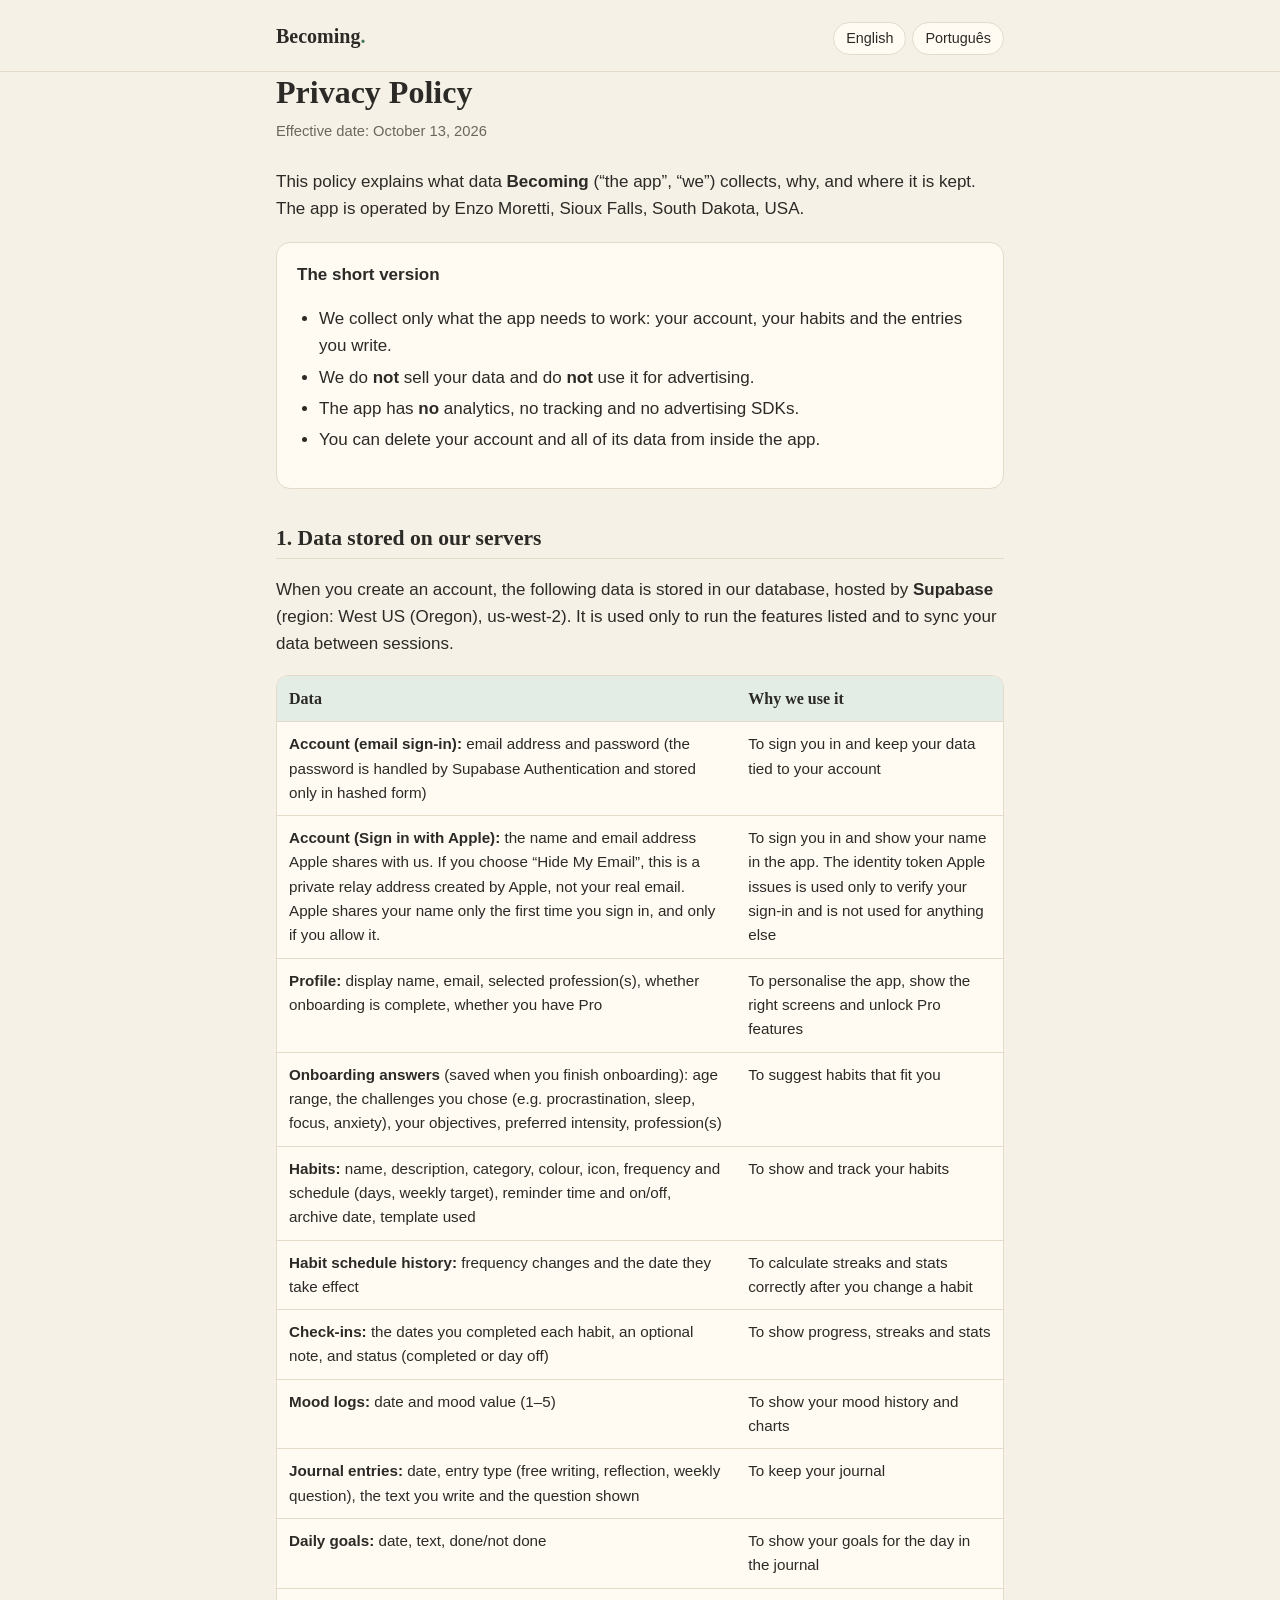
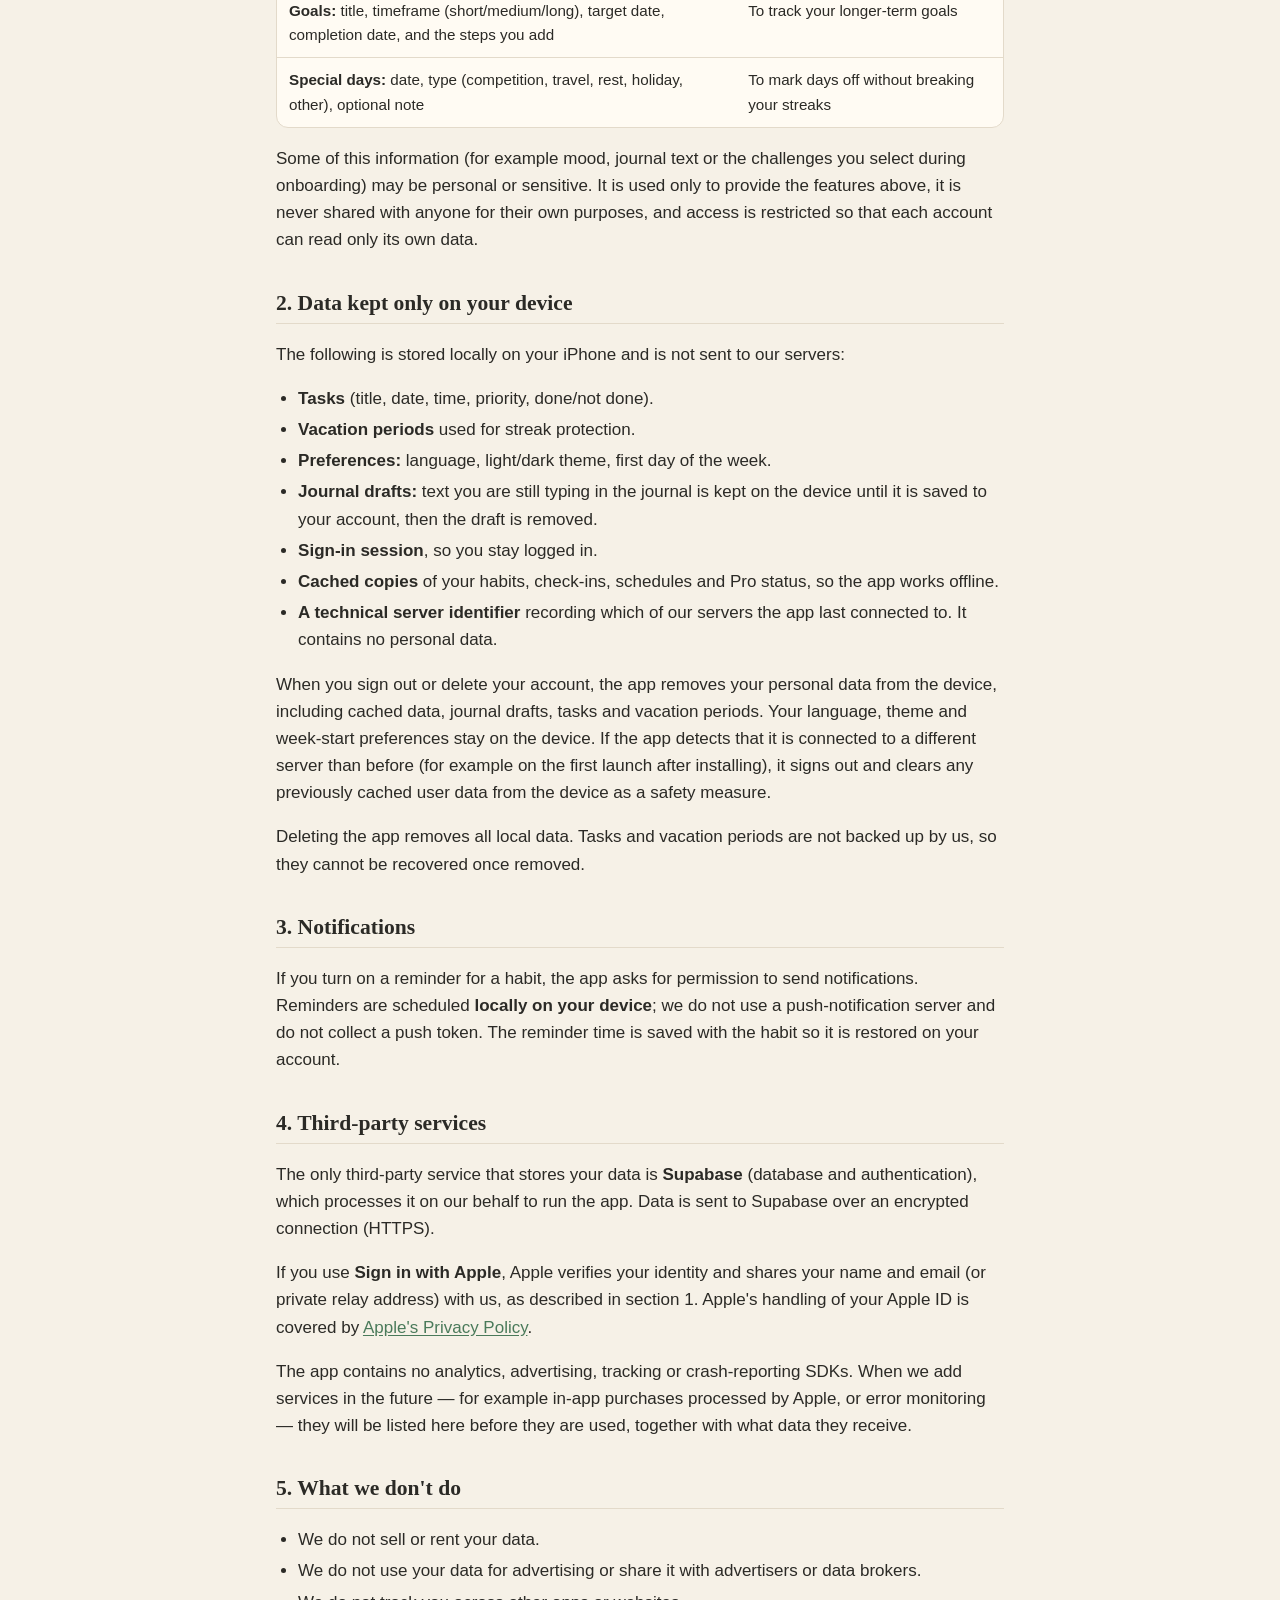
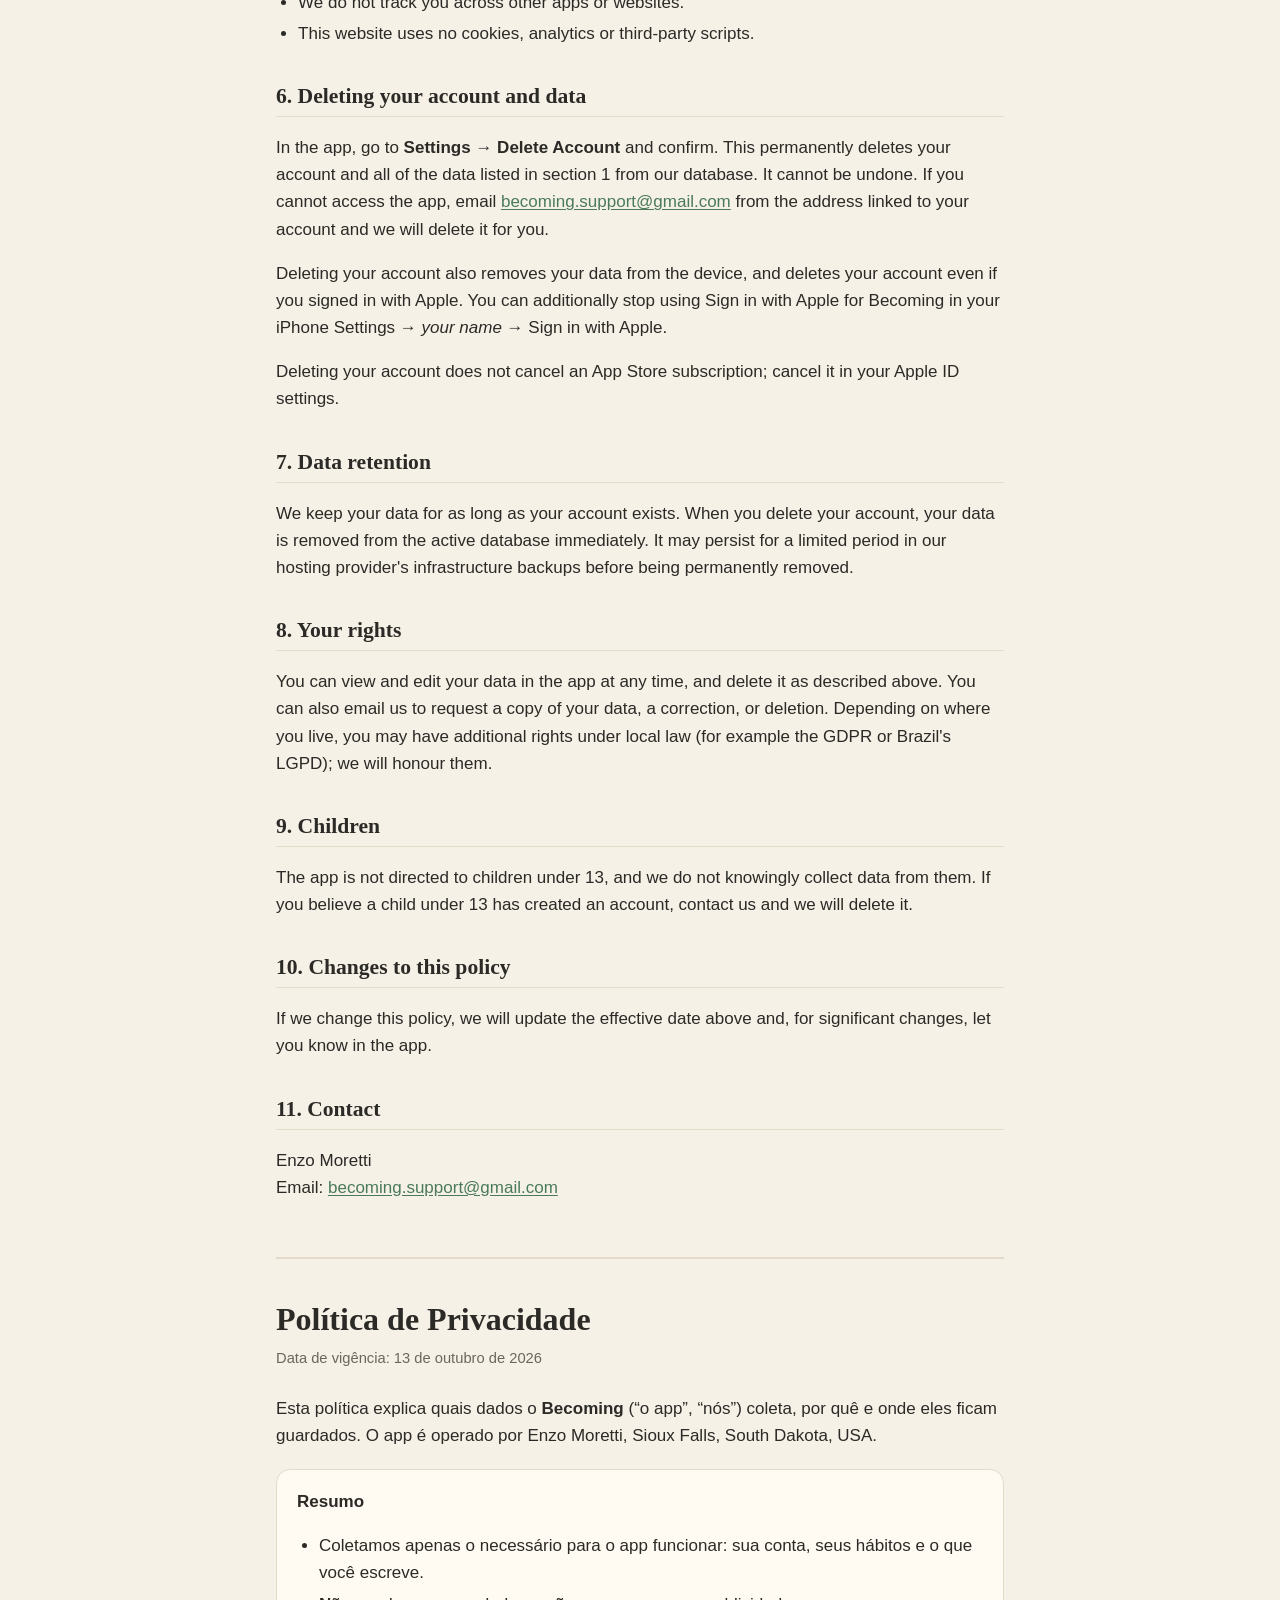
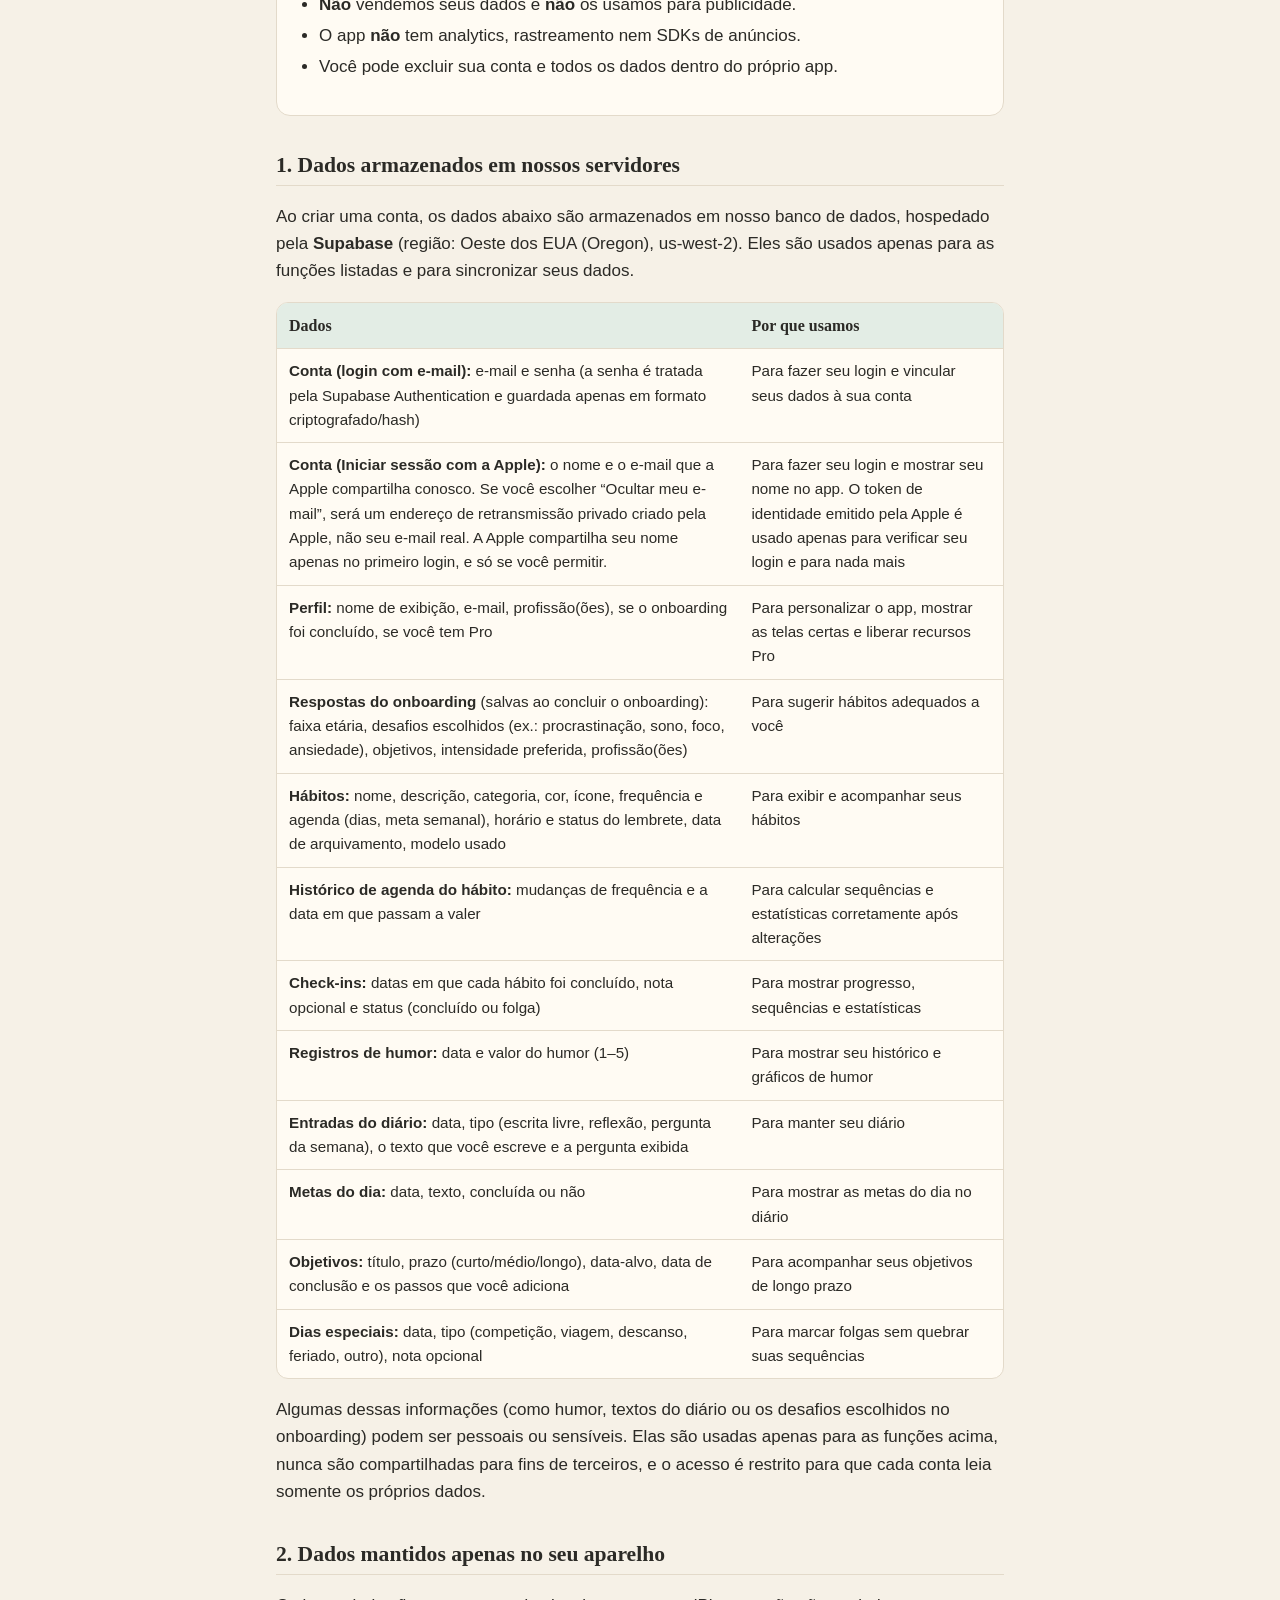
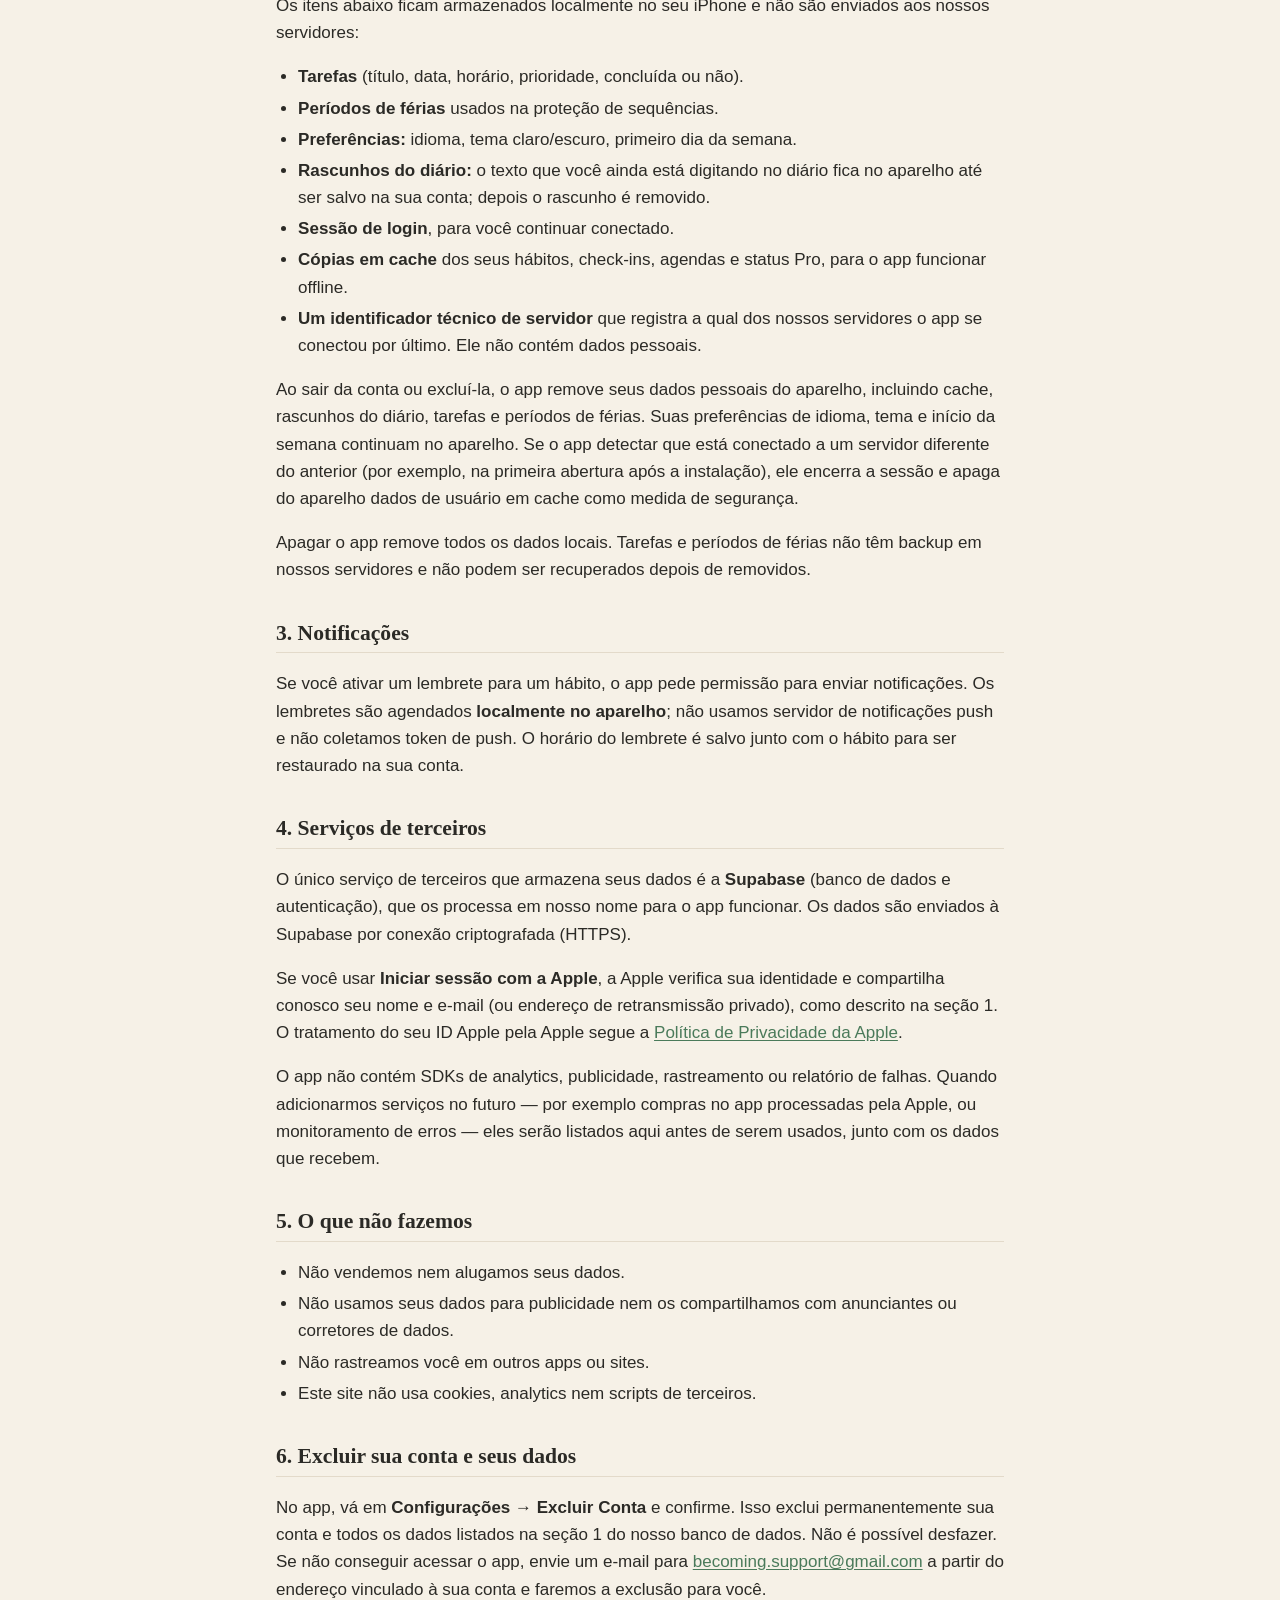
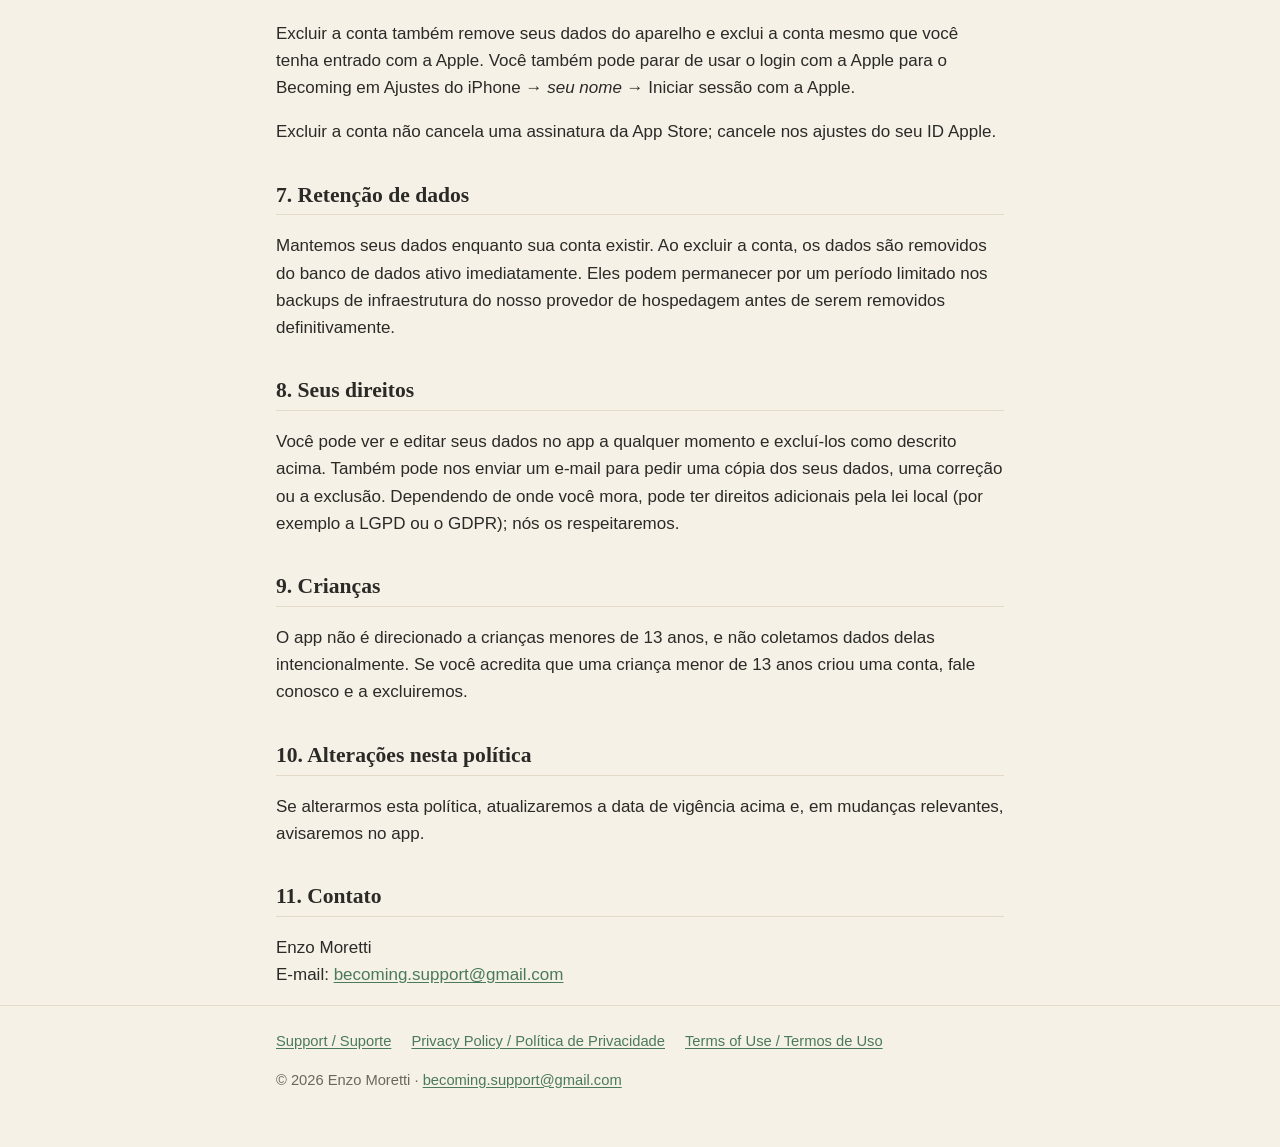
==== privacy.html @ 32d92de9 "Initial support, privacy and terms pages for Becoming Co-Authored-By: Claude Opus 5.5 <noreply@anthr" ====
<!doctype html>
<html lang="en">
<head>
  <meta charset="utf-8">
  <meta name="viewport" content="width=device-width, initial-scale=1">
  <title>Privacy Policy — Becoming</title>
  <meta name="description" content="Privacy Policy for Becoming.">
  <link rel="stylesheet" href="style.css">
</head>
<body>
  <header class="site-header">
    <div class="wrap">
      <a class="brand" href="index.html">Becoming<span>.</span></a>
      <nav class="lang-switch" aria-label="Language">
        <a href="#en" hreflang="en">English</a>
        <a href="#pt" hreflang="pt-BR">Português</a>
      </nav>
    </div>
  </header>

  <main class="wrap">
    <!-- ───────────── ENGLISH ───────────── -->
    <section class="lang" id="en" lang="en">
      <h1>Privacy Policy</h1>
      <p class="meta">Effective date: October 13, 2026</p>

      <p>This policy explains what data <strong>Becoming</strong> (“the app”, “we”) collects, why, and where it is kept. The app is operated by Enzo Moretti, Sioux Falls, South Dakota, USA.</p>

      <div class="card">
        <p><strong>The short version</strong></p>
        <ul>
          <li>We collect only what the app needs to work: your account, your habits and the entries you write.</li>
          <li>We do <strong>not</strong> sell your data and do <strong>not</strong> use it for advertising.</li>
          <li>The app has <strong>no</strong> analytics, no tracking and no advertising SDKs.</li>
          <li>You can delete your account and all of its data from inside the app.</li>
        </ul>
      </div>

      <h2>1. Data stored on our servers</h2>
      <p>When you create an account, the following data is stored in our database, hosted by <strong>Supabase</strong> (region: West US (Oregon), us-west-2). It is used only to run the features listed and to sync your data between sessions.</p>
      <div class="table-scroll">
        <table class="data-table">
          <thead>
            <tr><th scope="col">Data</th><th scope="col">Why we use it</th></tr>
          </thead>
          <tbody>
            <tr><td><strong>Account (email sign-in):</strong> email address and password (the password is handled by Supabase Authentication and stored only in hashed form)</td><td>To sign you in and keep your data tied to your account</td></tr>
            <tr><td><strong>Account (Sign in with Apple):</strong> the name and email address Apple shares with us. If you choose “Hide My Email”, this is a private relay address created by Apple, not your real email. Apple shares your name only the first time you sign in, and only if you allow it.</td><td>To sign you in and show your name in the app. The identity token Apple issues is used only to verify your sign-in and is not used for anything else</td></tr>
            <tr><td><strong>Profile:</strong> display name, email, selected profession(s), whether onboarding is complete, whether you have Pro</td><td>To personalise the app, show the right screens and unlock Pro features</td></tr>
            <tr><td><strong>Onboarding answers</strong> (saved when you finish onboarding): age range, the challenges you chose (e.g. procrastination, sleep, focus, anxiety), your objectives, preferred intensity, profession(s)</td><td>To suggest habits that fit you</td></tr>
            <tr><td><strong>Habits:</strong> name, description, category, colour, icon, frequency and schedule (days, weekly target), reminder time and on/off, archive date, template used</td><td>To show and track your habits</td></tr>
            <tr><td><strong>Habit schedule history:</strong> frequency changes and the date they take effect</td><td>To calculate streaks and stats correctly after you change a habit</td></tr>
            <tr><td><strong>Check-ins:</strong> the dates you completed each habit, an optional note, and status (completed or day off)</td><td>To show progress, streaks and stats</td></tr>
            <tr><td><strong>Mood logs:</strong> date and mood value (1–5)</td><td>To show your mood history and charts</td></tr>
            <tr><td><strong>Journal entries:</strong> date, entry type (free writing, reflection, weekly question), the text you write and the question shown</td><td>To keep your journal</td></tr>
            <tr><td><strong>Daily goals:</strong> date, text, done/not done</td><td>To show your goals for the day in the journal</td></tr>
            <tr><td><strong>Goals:</strong> title, timeframe (short/medium/long), target date, completion date, and the steps you add</td><td>To track your longer-term goals</td></tr>
            <tr><td><strong>Special days:</strong> date, type (competition, travel, rest, holiday, other), optional note</td><td>To mark days off without breaking your streaks</td></tr>
          </tbody>
        </table>
      </div>
      <p>Some of this information (for example mood, journal text or the challenges you select during onboarding) may be personal or sensitive. It is used only to provide the features above, it is never shared with anyone for their own purposes, and access is restricted so that each account can read only its own data.</p>

      <h2>2. Data kept only on your device</h2>
      <p>The following is stored locally on your iPhone and is not sent to our servers:</p>
      <ul>
        <li><strong>Tasks</strong> (title, date, time, priority, done/not done).</li>
        <li><strong>Vacation periods</strong> used for streak protection.</li>
        <li><strong>Preferences:</strong> language, light/dark theme, first day of the week.</li>
        <li><strong>Journal drafts:</strong> text you are still typing in the journal is kept on the device until it is saved to your account, then the draft is removed.</li>
        <li><strong>Sign-in session</strong>, so you stay logged in.</li>
        <li><strong>Cached copies</strong> of your habits, check-ins, schedules and Pro status, so the app works offline.</li>
        <li><strong>A technical server identifier</strong> recording which of our servers the app last connected to. It contains no personal data.</li>
      </ul>
      <p>When you sign out or delete your account, the app removes your personal data from the device, including cached data, journal drafts, tasks and vacation periods. Your language, theme and week-start preferences stay on the device. If the app detects that it is connected to a different server than before (for example on the first launch after installing), it signs out and clears any previously cached user data from the device as a safety measure.</p>
      <p>Deleting the app removes all local data. Tasks and vacation periods are not backed up by us, so they cannot be recovered once removed.</p>

      <h2>3. Notifications</h2>
      <p>If you turn on a reminder for a habit, the app asks for permission to send notifications. Reminders are scheduled <strong>locally on your device</strong>; we do not use a push-notification server and do not collect a push token. The reminder time is saved with the habit so it is restored on your account.</p>

      <h2>4. Third-party services</h2>
      <p>The only third-party service that stores your data is <strong>Supabase</strong> (database and authentication), which processes it on our behalf to run the app. Data is sent to Supabase over an encrypted connection (HTTPS).</p>
      <p>If you use <strong>Sign in with Apple</strong>, Apple verifies your identity and shares your name and email (or private relay address) with us, as described in section 1. Apple's handling of your Apple ID is covered by <a href="https://www.apple.com/legal/privacy/">Apple's Privacy Policy</a>.</p>
      <p>The app contains no analytics, advertising, tracking or crash-reporting SDKs. When we add services in the future — for example in-app purchases processed by Apple, or error monitoring — they will be listed here before they are used, together with what data they receive.</p>

      <h2>5. What we don't do</h2>
      <ul>
        <li>We do not sell or rent your data.</li>
        <li>We do not use your data for advertising or share it with advertisers or data brokers.</li>
        <li>We do not track you across other apps or websites.</li>
        <li>This website uses no cookies, analytics or third-party scripts.</li>
      </ul>

      <h2>6. Deleting your account and data</h2>
      <p>In the app, go to <strong>Settings → Delete Account</strong> and confirm. This permanently deletes your account and all of the data listed in section 1 from our database. It cannot be undone. If you cannot access the app, email <a href="mailto:becoming.support@gmail.com">becoming.support@gmail.com</a> from the address linked to your account and we will delete it for you.</p>
      <p>Deleting your account also removes your data from the device, and deletes your account even if you signed in with Apple. You can additionally stop using Sign in with Apple for Becoming in your iPhone Settings → <em>your name</em> → Sign in with Apple.</p>
      <p>Deleting your account does not cancel an App Store subscription; cancel it in your Apple ID settings.</p>

      <h2>7. Data retention</h2>
      <p>We keep your data for as long as your account exists. When you delete your account, your data is removed from the active database immediately. It may persist for a limited period in our hosting provider's infrastructure backups before being permanently removed.</p>

      <h2>8. Your rights</h2>
      <p>You can view and edit your data in the app at any time, and delete it as described above. You can also email us to request a copy of your data, a correction, or deletion. Depending on where you live, you may have additional rights under local law (for example the GDPR or Brazil's LGPD); we will honour them.</p>

      <h2>9. Children</h2>
      <p>The app is not directed to children under 13, and we do not knowingly collect data from them. If you believe a child under 13 has created an account, contact us and we will delete it.</p>

      <h2>10. Changes to this policy</h2>
      <p>If we change this policy, we will update the effective date above and, for significant changes, let you know in the app.</p>

      <h2>11. Contact</h2>
      <p>Enzo Moretti<br>
      Email: <a href="mailto:becoming.support@gmail.com">becoming.support@gmail.com</a></p>
    </section>

    <!-- ───────────── PORTUGUÊS ───────────── -->
    <section class="lang" id="pt" lang="pt-BR">
      <h1>Política de Privacidade</h1>
      <p class="meta">Data de vigência: 13 de outubro de 2026</p>

      <p>Esta política explica quais dados o <strong>Becoming</strong> (“o app”, “nós”) coleta, por quê e onde eles ficam guardados. O app é operado por Enzo Moretti, Sioux Falls, South Dakota, USA.</p>

      <div class="card">
        <p><strong>Resumo</strong></p>
        <ul>
          <li>Coletamos apenas o necessário para o app funcionar: sua conta, seus hábitos e o que você escreve.</li>
          <li><strong>Não</strong> vendemos seus dados e <strong>não</strong> os usamos para publicidade.</li>
          <li>O app <strong>não</strong> tem analytics, rastreamento nem SDKs de anúncios.</li>
          <li>Você pode excluir sua conta e todos os dados dentro do próprio app.</li>
        </ul>
      </div>

      <h2>1. Dados armazenados em nossos servidores</h2>
      <p>Ao criar uma conta, os dados abaixo são armazenados em nosso banco de dados, hospedado pela <strong>Supabase</strong> (região: Oeste dos EUA (Oregon), us-west-2). Eles são usados apenas para as funções listadas e para sincronizar seus dados.</p>
      <div class="table-scroll">
        <table class="data-table">
          <thead>
            <tr><th scope="col">Dados</th><th scope="col">Por que usamos</th></tr>
          </thead>
          <tbody>
            <tr><td><strong>Conta (login com e-mail):</strong> e-mail e senha (a senha é tratada pela Supabase Authentication e guardada apenas em formato criptografado/hash)</td><td>Para fazer seu login e vincular seus dados à sua conta</td></tr>
            <tr><td><strong>Conta (Iniciar sessão com a Apple):</strong> o nome e o e-mail que a Apple compartilha conosco. Se você escolher “Ocultar meu e-mail”, será um endereço de retransmissão privado criado pela Apple, não seu e-mail real. A Apple compartilha seu nome apenas no primeiro login, e só se você permitir.</td><td>Para fazer seu login e mostrar seu nome no app. O token de identidade emitido pela Apple é usado apenas para verificar seu login e para nada mais</td></tr>
            <tr><td><strong>Perfil:</strong> nome de exibição, e-mail, profissão(ões), se o onboarding foi concluído, se você tem Pro</td><td>Para personalizar o app, mostrar as telas certas e liberar recursos Pro</td></tr>
            <tr><td><strong>Respostas do onboarding</strong> (salvas ao concluir o onboarding): faixa etária, desafios escolhidos (ex.: procrastinação, sono, foco, ansiedade), objetivos, intensidade preferida, profissão(ões)</td><td>Para sugerir hábitos adequados a você</td></tr>
            <tr><td><strong>Hábitos:</strong> nome, descrição, categoria, cor, ícone, frequência e agenda (dias, meta semanal), horário e status do lembrete, data de arquivamento, modelo usado</td><td>Para exibir e acompanhar seus hábitos</td></tr>
            <tr><td><strong>Histórico de agenda do hábito:</strong> mudanças de frequência e a data em que passam a valer</td><td>Para calcular sequências e estatísticas corretamente após alterações</td></tr>
            <tr><td><strong>Check-ins:</strong> datas em que cada hábito foi concluído, nota opcional e status (concluído ou folga)</td><td>Para mostrar progresso, sequências e estatísticas</td></tr>
            <tr><td><strong>Registros de humor:</strong> data e valor do humor (1–5)</td><td>Para mostrar seu histórico e gráficos de humor</td></tr>
            <tr><td><strong>Entradas do diário:</strong> data, tipo (escrita livre, reflexão, pergunta da semana), o texto que você escreve e a pergunta exibida</td><td>Para manter seu diário</td></tr>
            <tr><td><strong>Metas do dia:</strong> data, texto, concluída ou não</td><td>Para mostrar as metas do dia no diário</td></tr>
            <tr><td><strong>Objetivos:</strong> título, prazo (curto/médio/longo), data-alvo, data de conclusão e os passos que você adiciona</td><td>Para acompanhar seus objetivos de longo prazo</td></tr>
            <tr><td><strong>Dias especiais:</strong> data, tipo (competição, viagem, descanso, feriado, outro), nota opcional</td><td>Para marcar folgas sem quebrar suas sequências</td></tr>
          </tbody>
        </table>
      </div>
      <p>Algumas dessas informações (como humor, textos do diário ou os desafios escolhidos no onboarding) podem ser pessoais ou sensíveis. Elas são usadas apenas para as funções acima, nunca são compartilhadas para fins de terceiros, e o acesso é restrito para que cada conta leia somente os próprios dados.</p>

      <h2>2. Dados mantidos apenas no seu aparelho</h2>
      <p>Os itens abaixo ficam armazenados localmente no seu iPhone e não são enviados aos nossos servidores:</p>
      <ul>
        <li><strong>Tarefas</strong> (título, data, horário, prioridade, concluída ou não).</li>
        <li><strong>Períodos de férias</strong> usados na proteção de sequências.</li>
        <li><strong>Preferências:</strong> idioma, tema claro/escuro, primeiro dia da semana.</li>
        <li><strong>Rascunhos do diário:</strong> o texto que você ainda está digitando no diário fica no aparelho até ser salvo na sua conta; depois o rascunho é removido.</li>
        <li><strong>Sessão de login</strong>, para você continuar conectado.</li>
        <li><strong>Cópias em cache</strong> dos seus hábitos, check-ins, agendas e status Pro, para o app funcionar offline.</li>
        <li><strong>Um identificador técnico de servidor</strong> que registra a qual dos nossos servidores o app se conectou por último. Ele não contém dados pessoais.</li>
      </ul>
      <p>Ao sair da conta ou excluí-la, o app remove seus dados pessoais do aparelho, incluindo cache, rascunhos do diário, tarefas e períodos de férias. Suas preferências de idioma, tema e início da semana continuam no aparelho. Se o app detectar que está conectado a um servidor diferente do anterior (por exemplo, na primeira abertura após a instalação), ele encerra a sessão e apaga do aparelho dados de usuário em cache como medida de segurança.</p>
      <p>Apagar o app remove todos os dados locais. Tarefas e períodos de férias não têm backup em nossos servidores e não podem ser recuperados depois de removidos.</p>

      <h2>3. Notificações</h2>
      <p>Se você ativar um lembrete para um hábito, o app pede permissão para enviar notificações. Os lembretes são agendados <strong>localmente no aparelho</strong>; não usamos servidor de notificações push e não coletamos token de push. O horário do lembrete é salvo junto com o hábito para ser restaurado na sua conta.</p>

      <h2>4. Serviços de terceiros</h2>
      <p>O único serviço de terceiros que armazena seus dados é a <strong>Supabase</strong> (banco de dados e autenticação), que os processa em nosso nome para o app funcionar. Os dados são enviados à Supabase por conexão criptografada (HTTPS).</p>
      <p>Se você usar <strong>Iniciar sessão com a Apple</strong>, a Apple verifica sua identidade e compartilha conosco seu nome e e-mail (ou endereço de retransmissão privado), como descrito na seção 1. O tratamento do seu ID Apple pela Apple segue a <a href="https://www.apple.com/br/legal/privacy/">Política de Privacidade da Apple</a>.</p>
      <p>O app não contém SDKs de analytics, publicidade, rastreamento ou relatório de falhas. Quando adicionarmos serviços no futuro — por exemplo compras no app processadas pela Apple, ou monitoramento de erros — eles serão listados aqui antes de serem usados, junto com os dados que recebem.</p>

      <h2>5. O que não fazemos</h2>
      <ul>
        <li>Não vendemos nem alugamos seus dados.</li>
        <li>Não usamos seus dados para publicidade nem os compartilhamos com anunciantes ou corretores de dados.</li>
        <li>Não rastreamos você em outros apps ou sites.</li>
        <li>Este site não usa cookies, analytics nem scripts de terceiros.</li>
      </ul>

      <h2>6. Excluir sua conta e seus dados</h2>
      <p>No app, vá em <strong>Configurações → Excluir Conta</strong> e confirme. Isso exclui permanentemente sua conta e todos os dados listados na seção 1 do nosso banco de dados. Não é possível desfazer. Se não conseguir acessar o app, envie um e-mail para <a href="mailto:becoming.support@gmail.com">becoming.support@gmail.com</a> a partir do endereço vinculado à sua conta e faremos a exclusão para você.</p>
      <p>Excluir a conta também remove seus dados do aparelho e exclui a conta mesmo que você tenha entrado com a Apple. Você também pode parar de usar o login com a Apple para o Becoming em Ajustes do iPhone → <em>seu nome</em> → Iniciar sessão com a Apple.</p>
      <p>Excluir a conta não cancela uma assinatura da App Store; cancele nos ajustes do seu ID Apple.</p>

      <h2>7. Retenção de dados</h2>
      <p>Mantemos seus dados enquanto sua conta existir. Ao excluir a conta, os dados são removidos do banco de dados ativo imediatamente. Eles podem permanecer por um período limitado nos backups de infraestrutura do nosso provedor de hospedagem antes de serem removidos definitivamente.</p>

      <h2>8. Seus direitos</h2>
      <p>Você pode ver e editar seus dados no app a qualquer momento e excluí-los como descrito acima. Também pode nos enviar um e-mail para pedir uma cópia dos seus dados, uma correção ou a exclusão. Dependendo de onde você mora, pode ter direitos adicionais pela lei local (por exemplo a LGPD ou o GDPR); nós os respeitaremos.</p>

      <h2>9. Crianças</h2>
      <p>O app não é direcionado a crianças menores de 13 anos, e não coletamos dados delas intencionalmente. Se você acredita que uma criança menor de 13 anos criou uma conta, fale conosco e a excluiremos.</p>

      <h2>10. Alterações nesta política</h2>
      <p>Se alterarmos esta política, atualizaremos a data de vigência acima e, em mudanças relevantes, avisaremos no app.</p>

      <h2>11. Contato</h2>
      <p>Enzo Moretti<br>
      E-mail: <a href="mailto:becoming.support@gmail.com">becoming.support@gmail.com</a></p>
    </section>
  </main>

  <footer class="site-footer">
    <div class="wrap">
      <nav aria-label="Site">
        <a href="index.html">Support / Suporte</a>
        <a href="privacy.html">Privacy Policy / Política de Privacidade</a>
        <a href="terms.html">Terms of Use / Termos de Uso</a>
      </nav>
      <p>© 2026 Enzo Moretti · <a href="mailto:becoming.support@gmail.com">becoming.support@gmail.com</a></p>
    </div>
  </footer>
</body>
</html>
---- style.css ----
/* Becoming: Habits & Mood — support & legal pages.
   No web fonts, no external requests: system serif/sans stacks only. */

:root {
  --bg: #F6F1E7;
  --surface: #FFFBF3;
  --text: #2B2A26;
  --muted: #6B675E;
  --border: #E3DACA;
  --accent: #4A7A5A;
  --accent-soft: #E3EDE5;
  --on-accent: #FFFFFF;
  --placeholder-bg: #FFF1C9;
  --placeholder-text: #7A5A00;

  --serif: "Iowan Old Style", "Palatino Linotype", Palatino, Georgia, "Times New Roman", serif;
  --sans: -apple-system, BlinkMacSystemFont, "Segoe UI", Roboto, Helvetica, Arial, sans-serif;
  color-scheme: light dark;
}

@media (prefers-color-scheme: dark) {
  :root {
    --bg: #171A17;
    --surface: #202520;
    --text: #ECE7DC;
    --muted: #A8A397;
    --border: #343B34;
    --accent: #8CC09C;
    --accent-soft: #263228;
    --on-accent: #10140F;
    --placeholder-bg: #4A3C12;
    --placeholder-text: #FFE08A;
  }
}

*,
*::before,
*::after { box-sizing: border-box; }

html { -webkit-text-size-adjust: 100%; scroll-behavior: smooth; }

body {
  margin: 0;
  background: var(--bg);
  color: var(--text);
  font-family: var(--sans);
  font-size: 17px;
  line-height: 1.6;
}

.wrap {
  max-width: 760px;
  margin: 0 auto;
  padding: 0 16px;
}

/* Header */
.site-header {
  border-bottom: 1px solid var(--border);
  padding: 20px 0 16px;
}
.site-header .wrap {
  display: flex;
  flex-wrap: wrap;
  align-items: baseline;
  justify-content: space-between;
  gap: 8px 16px;
}
.brand {
  font-family: var(--serif);
  font-size: 1.25rem;
  font-weight: 700;
  color: var(--text);
  text-decoration: none;
}
.brand span { color: var(--accent); }
.lang-switch { display: flex; gap: 6px; font-size: 0.9rem; }
.lang-switch a {
  padding: 4px 12px;
  border: 1px solid var(--border);
  border-radius: 999px;
  color: var(--text);
  text-decoration: none;
  background: var(--surface);
}
.lang-switch a:hover,
.lang-switch a:focus-visible { border-color: var(--accent); color: var(--accent); }

/* Content */
main { padding: 32px 0 48px; }

section.lang + section.lang {
  margin-top: 56px;
  padding-top: 40px;
  border-top: 2px solid var(--border);
}

h1, h2, h3 {
  font-family: var(--serif);
  line-height: 1.25;
  color: var(--text);
}
h1 { font-size: 2rem; margin: 0 0 8px; }
h2 {
  font-size: 1.35rem;
  margin: 36px 0 10px;
  padding-bottom: 6px;
  border-bottom: 1px solid var(--border);
}
h3 { font-size: 1.1rem; margin: 22px 0 6px; }

.lede { color: var(--muted); margin: 0 0 24px; }
.meta { color: var(--muted); font-size: 0.92rem; margin: 0 0 24px; }

a { color: var(--accent); text-underline-offset: 2px; }

ul, ol { padding-left: 1.3em; }
li { margin: 4px 0; }

.card {
  background: var(--surface);
  border: 1px solid var(--border);
  border-radius: 14px;
  padding: 18px 20px;
  margin: 20px 0;
}
.card p:first-child { margin-top: 0; }
.card p:last-child { margin-bottom: 0; }

.contact-btn {
  display: inline-block;
  margin-top: 4px;
  padding: 10px 18px;
  border-radius: 999px;
  background: var(--accent);
  color: var(--on-accent);
  font-weight: 600;
  text-decoration: none;
  word-break: break-all;
}

/* FAQ */
details {
  background: var(--surface);
  border: 1px solid var(--border);
  border-radius: 12px;
  padding: 0 16px;
  margin: 10px 0;
}
summary {
  cursor: pointer;
  padding: 14px 0;
  font-weight: 600;
  list-style-position: outside;
}
details[open] summary { border-bottom: 1px solid var(--border); margin-bottom: 8px; }
details > *:last-child { margin-bottom: 14px; }

/* Tables: scroll inside their own box on narrow screens, never the page */
.table-scroll {
  overflow-x: auto;
  -webkit-overflow-scrolling: touch;
  margin: 16px 0;
  border: 1px solid var(--border);
  border-radius: 12px;
  background: var(--surface);
}
table { width: 100%; border-collapse: collapse; font-size: 0.95rem; }
th, td {
  text-align: left;
  vertical-align: top;
  padding: 10px 12px;
  border-bottom: 1px solid var(--border);
}
tr:last-child td { border-bottom: none; }
thead th {
  background: var(--accent-soft);
  font-family: var(--serif);
  font-size: 1rem;
}
.data-table { min-width: 560px; }
.plan-table th:not(:first-child),
.plan-table td:not(:first-child) { text-align: center; }
.yes { color: var(--accent); font-weight: 700; }
.price { font-family: var(--serif); font-weight: 700; }

/* Placeholders the owner must fill in */
.ph {
  background: var(--placeholder-bg);
  color: var(--placeholder-text);
  padding: 0 4px;
  border-radius: 4px;
  font-weight: 600;
  white-space: nowrap;
}

/* Footer */
.site-footer {
  border-top: 1px solid var(--border);
  padding: 24px 0 40px;
  font-size: 0.92rem;
  color: var(--muted);
}
.site-footer nav { display: flex; flex-wrap: wrap; gap: 8px 20px; margin-bottom: 8px; }
.site-footer a { color: var(--accent); }

@media (max-width: 480px) {
  body { font-size: 16px; }
  h1 { font-size: 1.65rem; }
  .card { padding: 16px; }
}
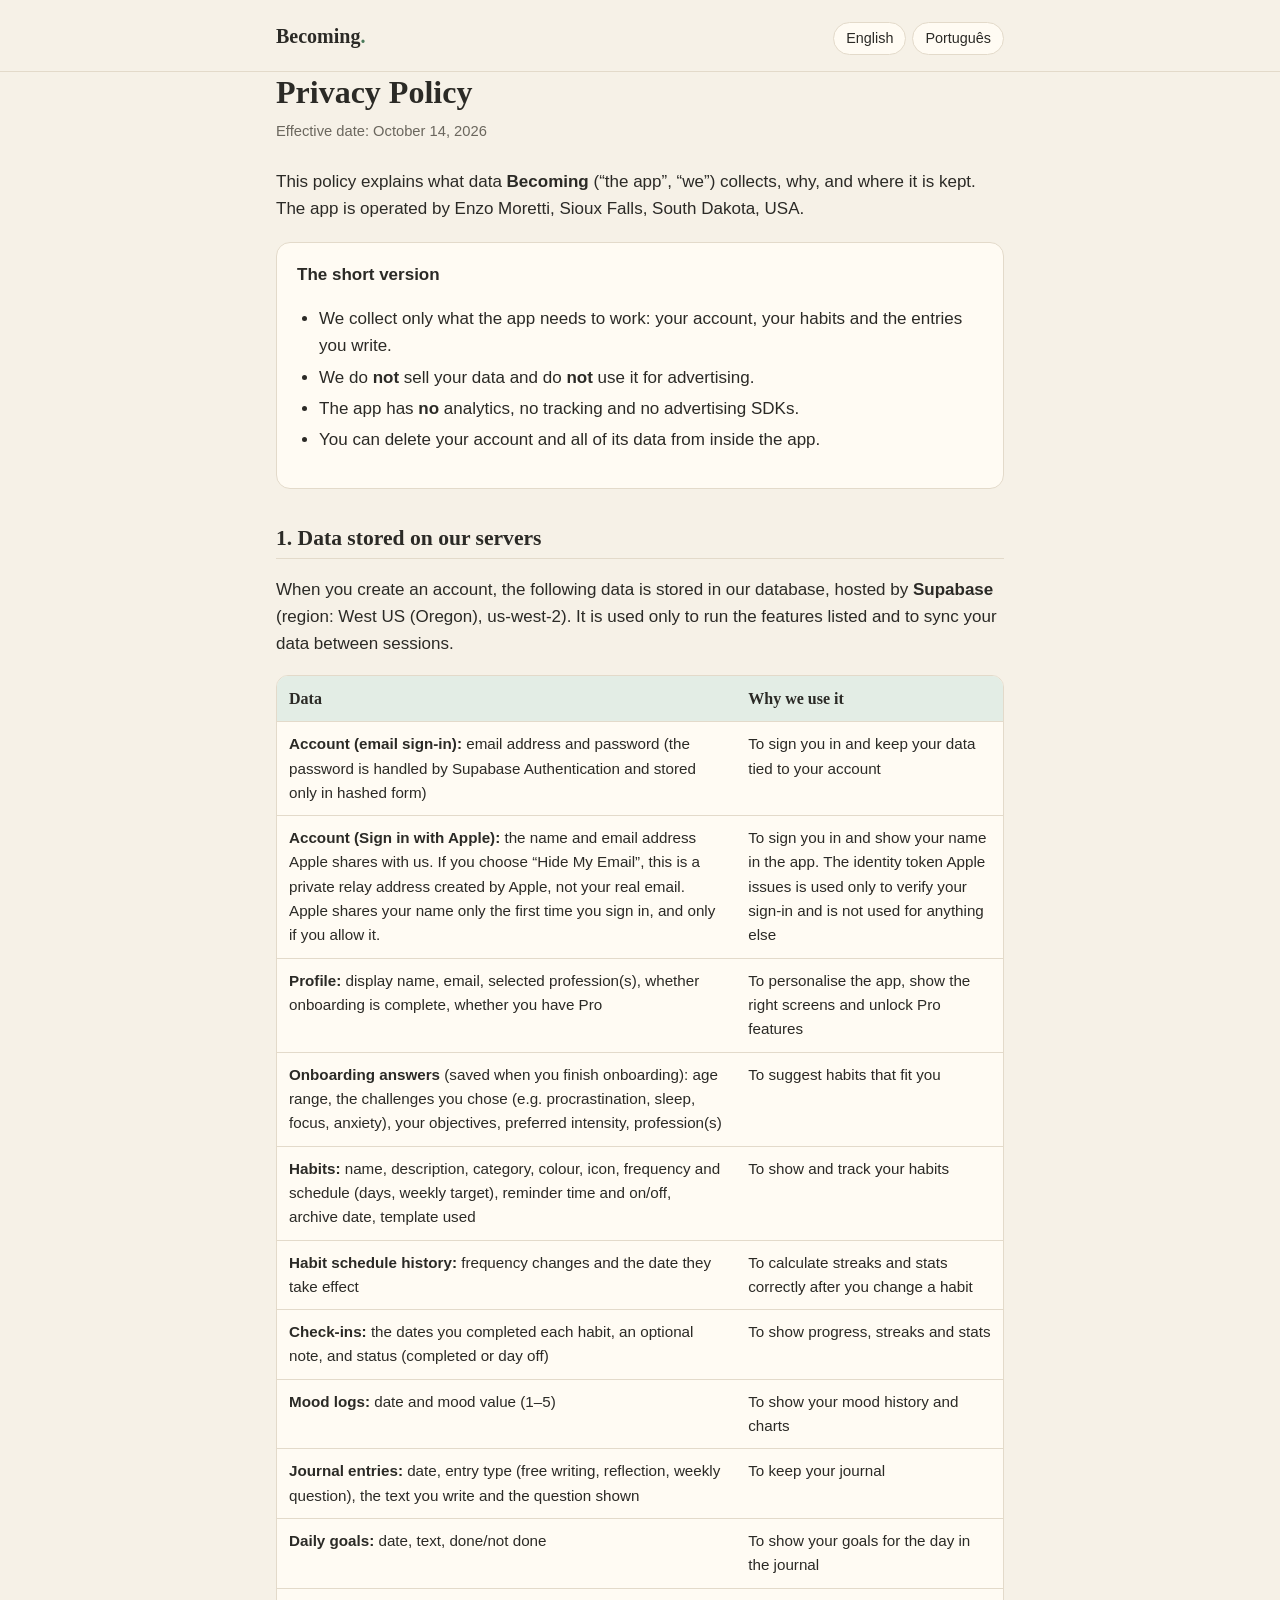
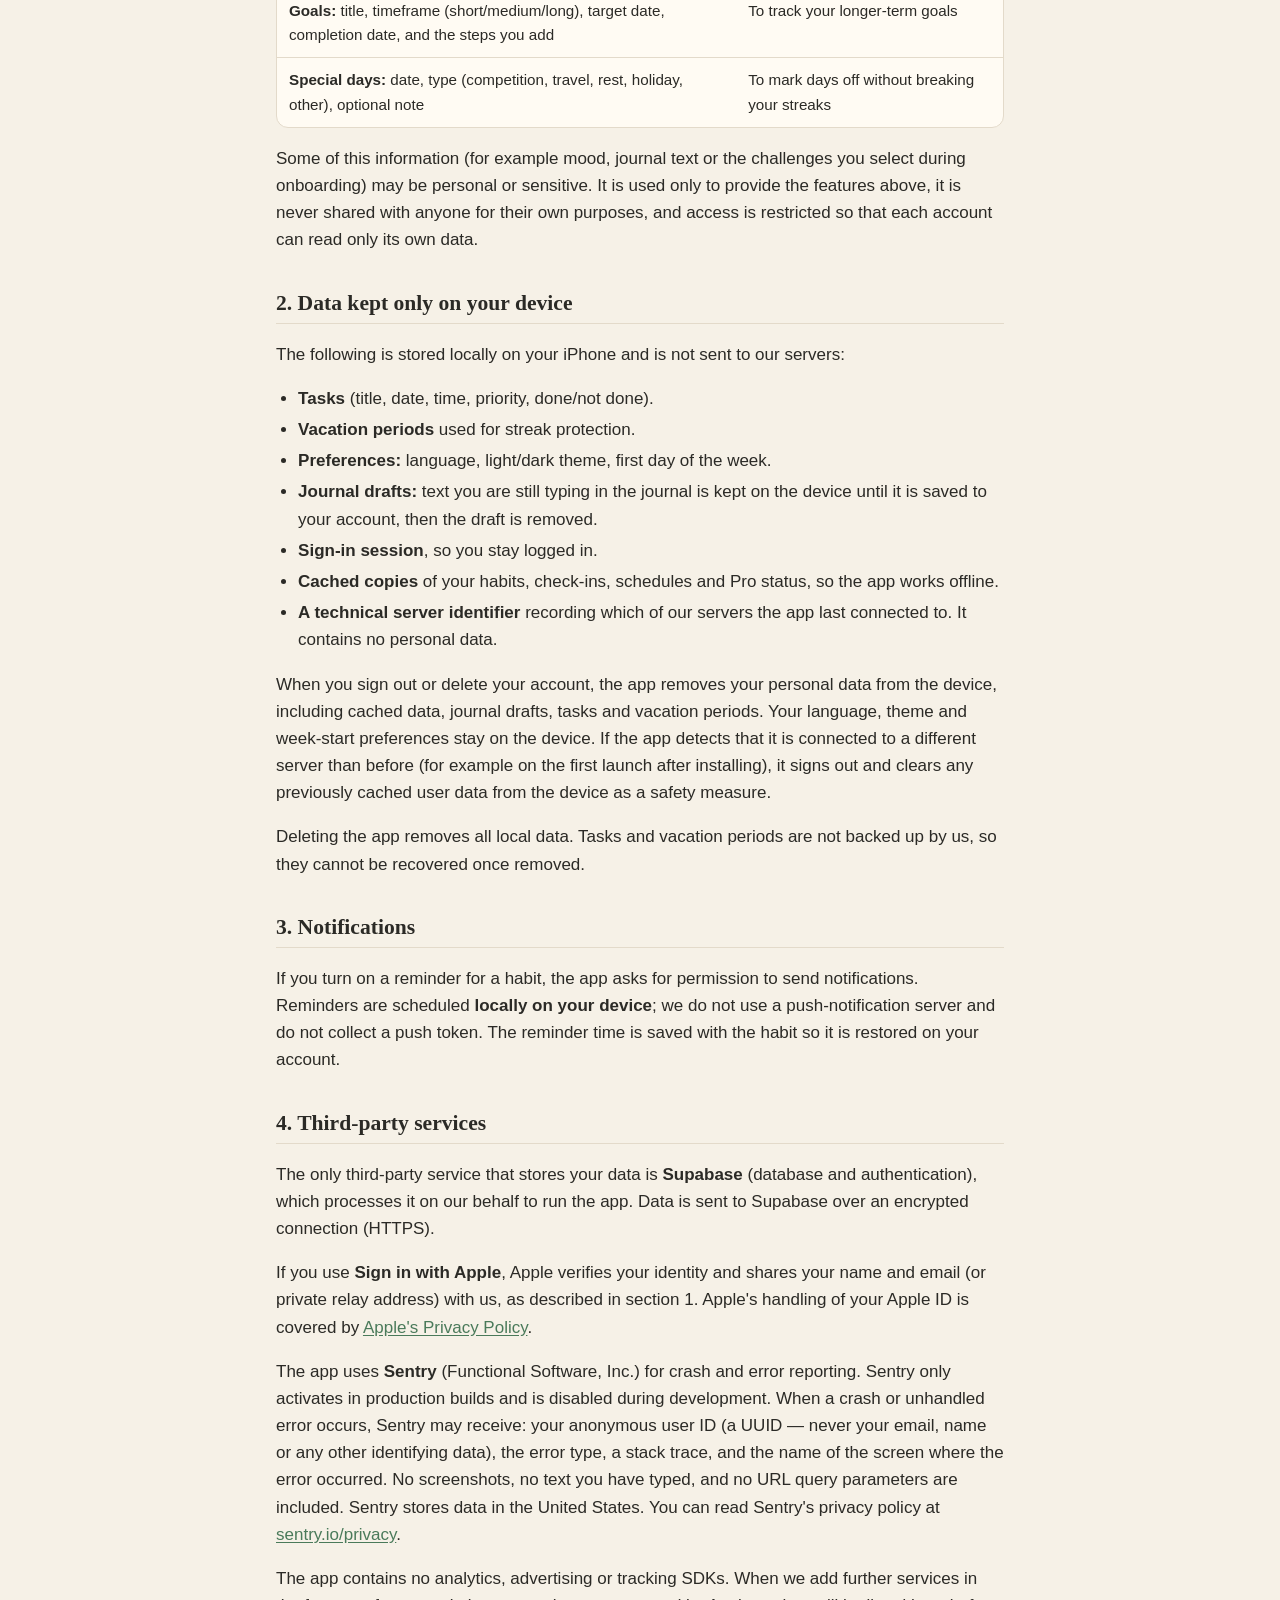
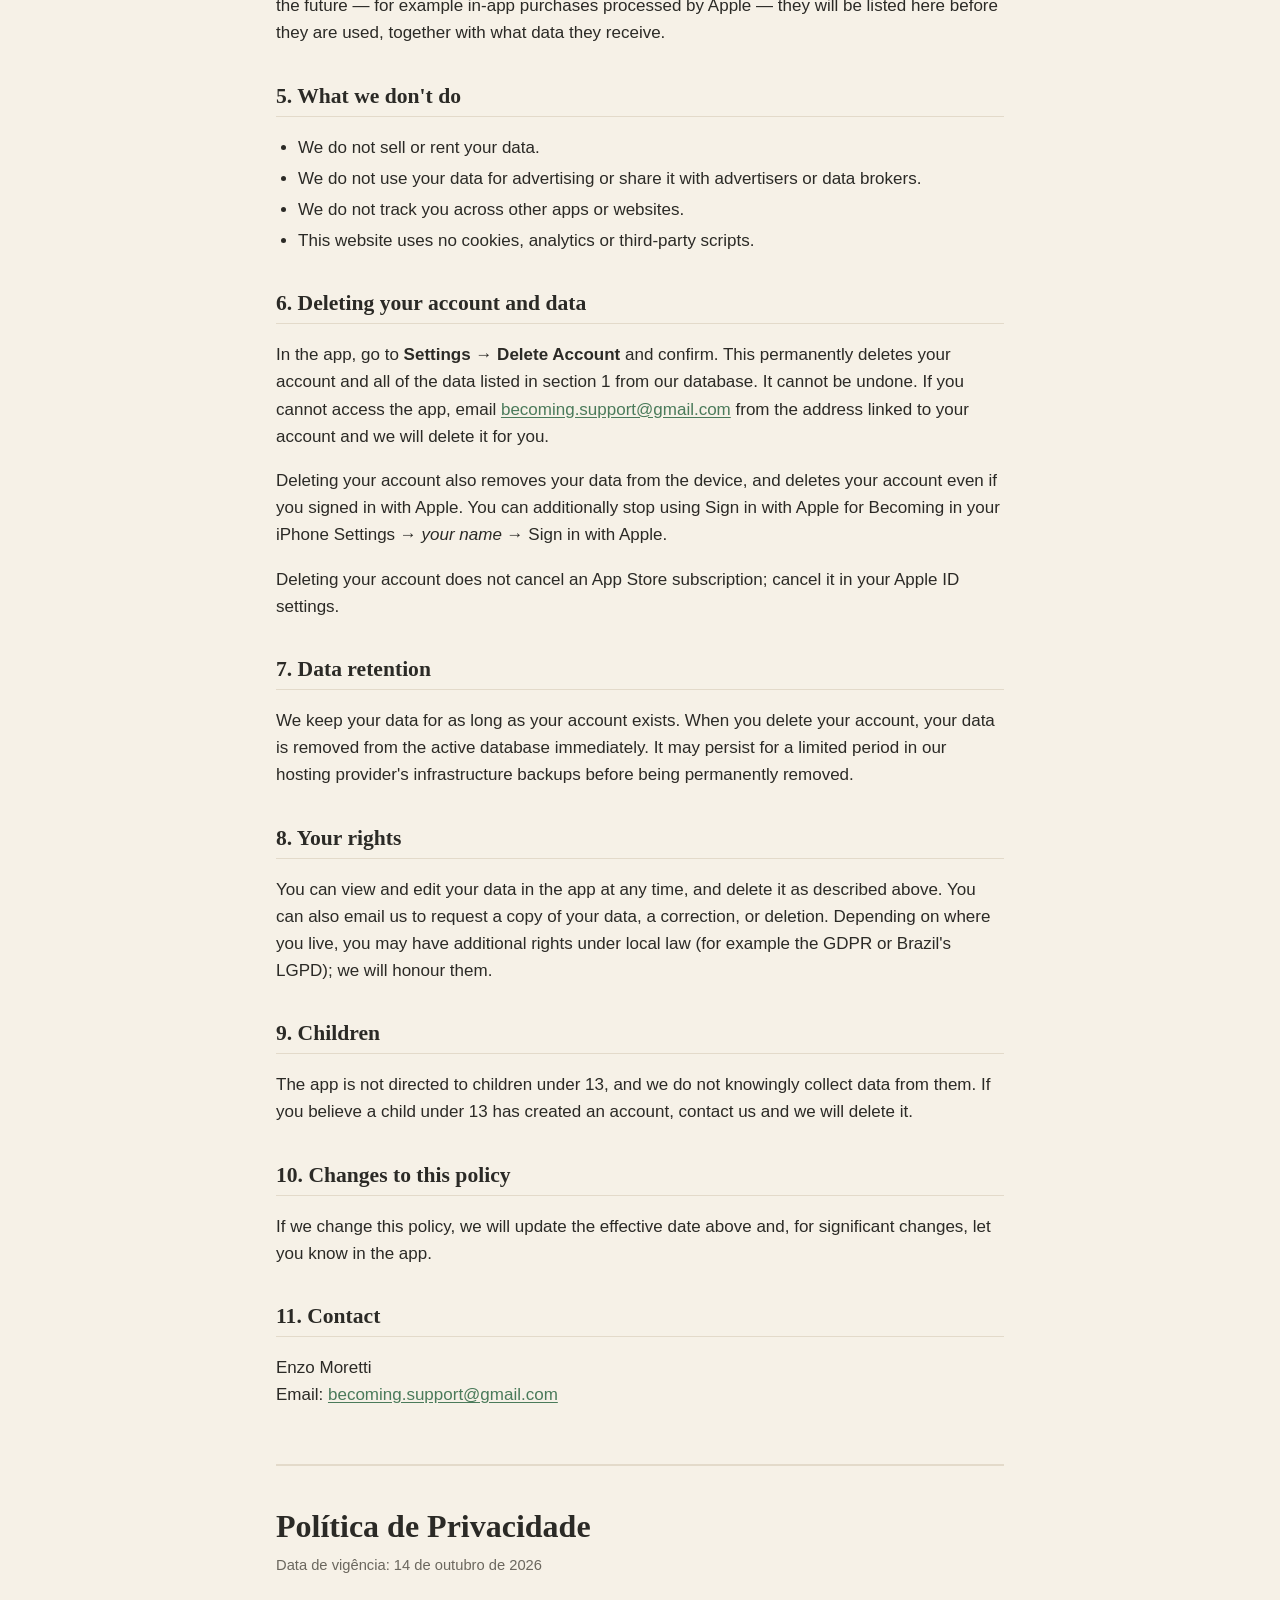
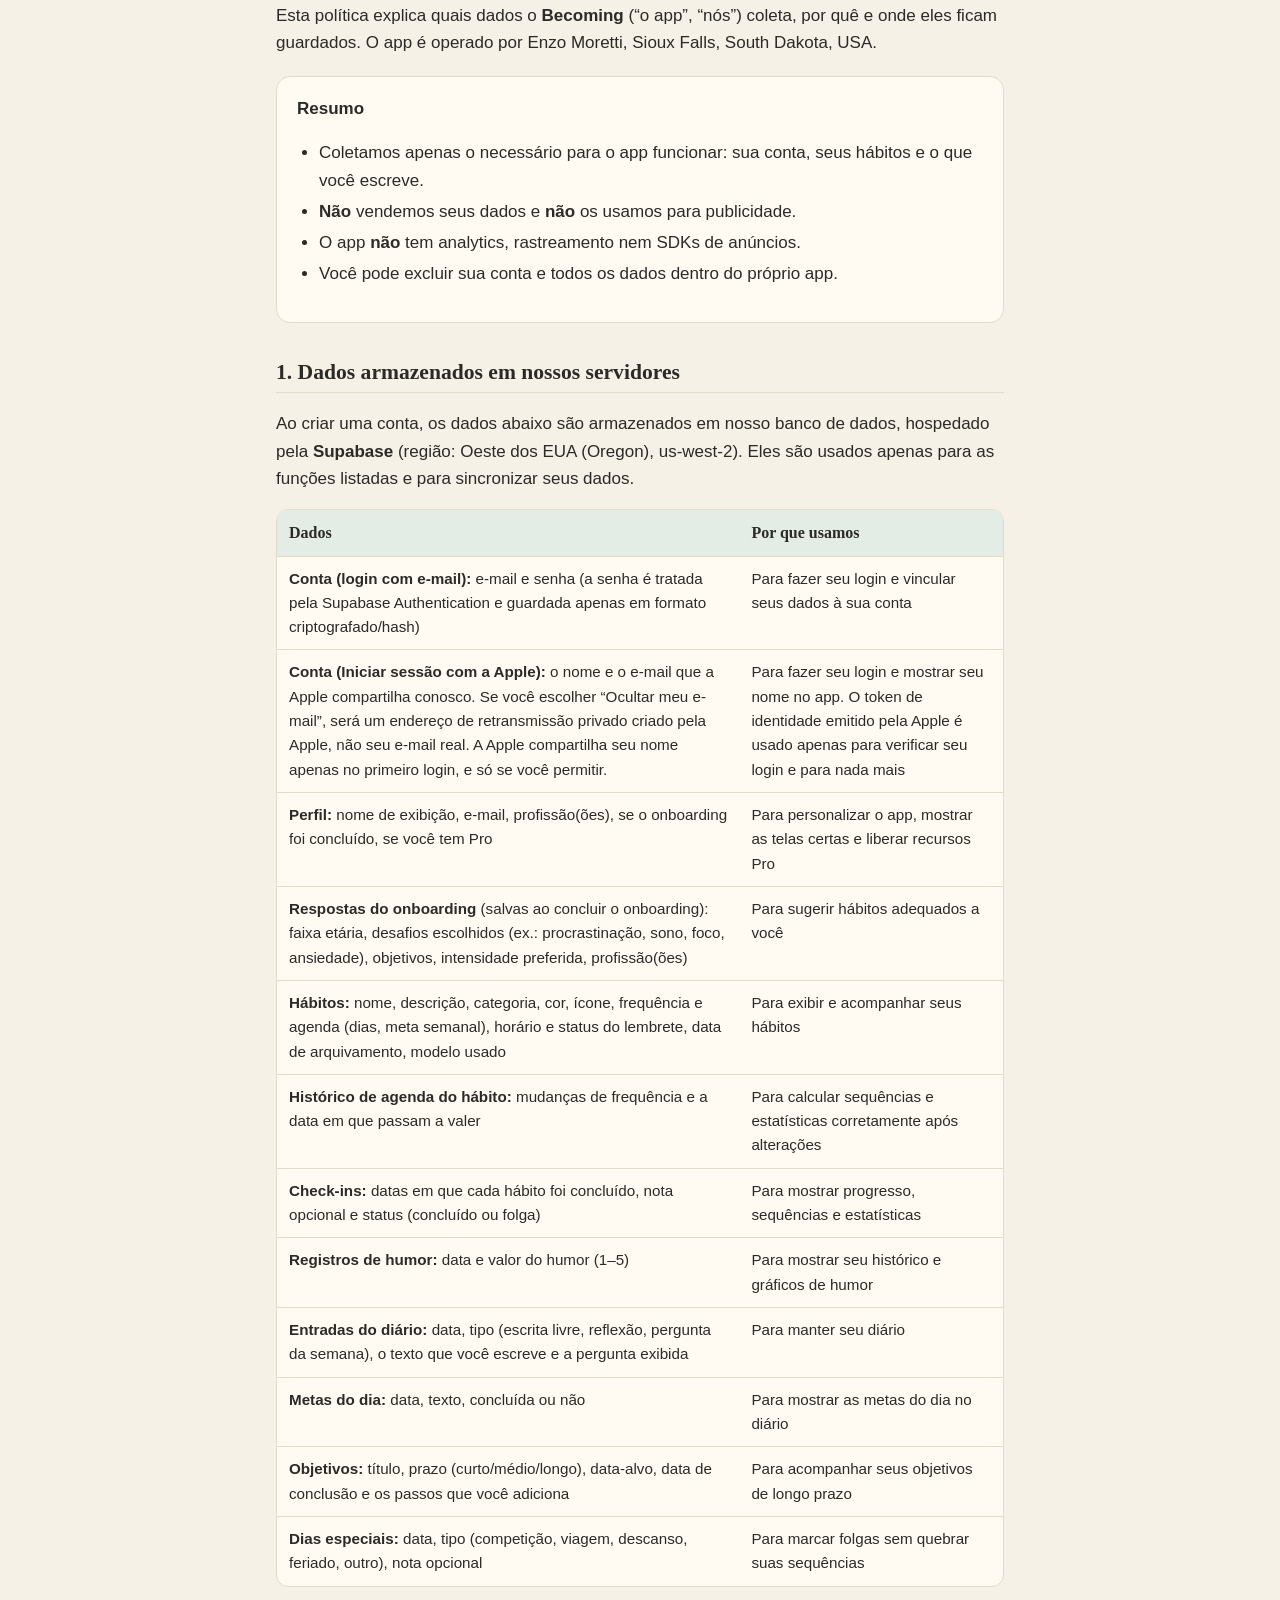
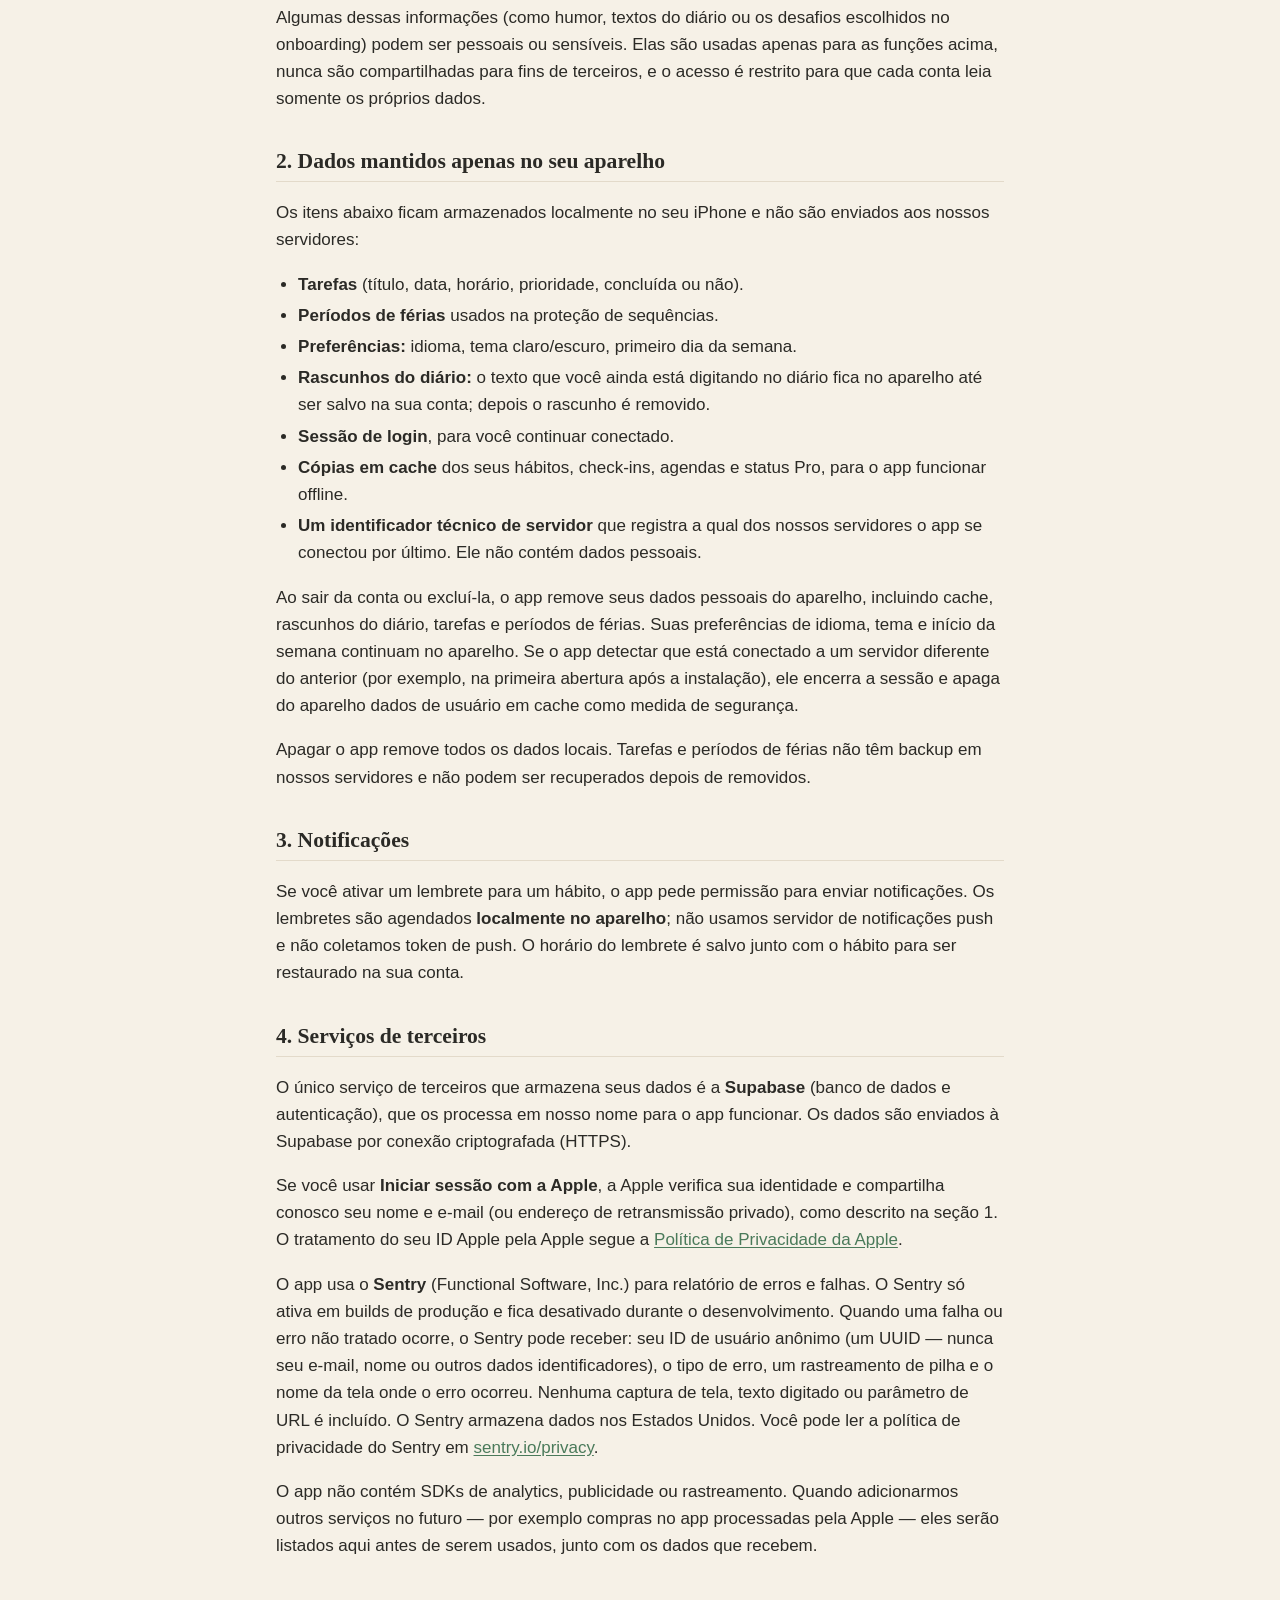
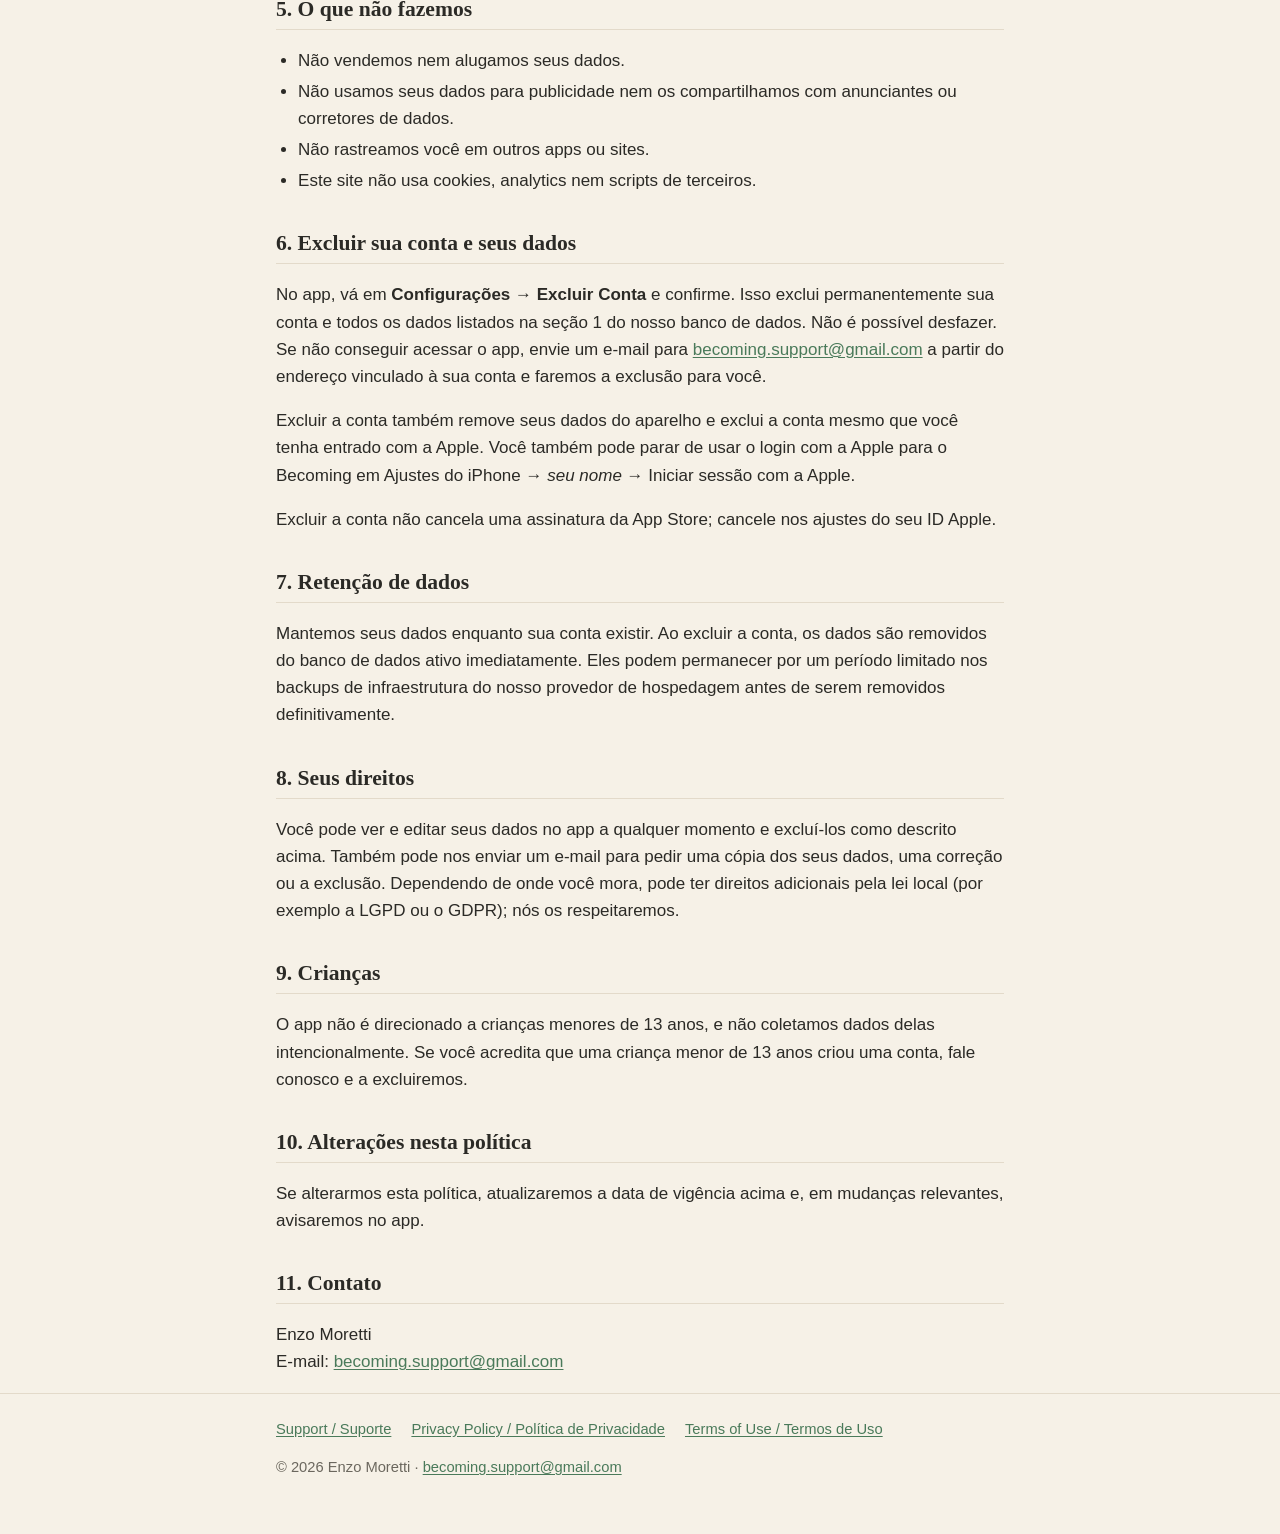
==== commit dac94774: "docs: add Sentry to privacy policy (EN + PT), update effective date to 2026-10-14 Co-Authored-By: Cl" ====
--- a/privacy.html
+++ b/privacy.html
@@ -22,7 +22,7 @@
     <!-- ───────────── ENGLISH ───────────── -->
     <section class="lang" id="en" lang="en">
       <h1>Privacy Policy</h1>
-      <p class="meta">Effective date: October 13, 2026</p>
+      <p class="meta">Effective date: October 14, 2026</p>
 
       <p>This policy explains what data <strong>Becoming</strong> (“the app”, “we”) collects, why, and where it is kept. The app is operated by Enzo Moretti, Sioux Falls, South Dakota, USA.</p>
 
@@ -81,7 +81,8 @@
       <h2>4. Third-party services</h2>
       <p>The only third-party service that stores your data is <strong>Supabase</strong> (database and authentication), which processes it on our behalf to run the app. Data is sent to Supabase over an encrypted connection (HTTPS).</p>
       <p>If you use <strong>Sign in with Apple</strong>, Apple verifies your identity and shares your name and email (or private relay address) with us, as described in section 1. Apple's handling of your Apple ID is covered by <a href="https://www.apple.com/legal/privacy/">Apple's Privacy Policy</a>.</p>
-      <p>The app contains no analytics, advertising, tracking or crash-reporting SDKs. When we add services in the future — for example in-app purchases processed by Apple, or error monitoring — they will be listed here before they are used, together with what data they receive.</p>
+      <p>The app uses <strong>Sentry</strong> (Functional Software, Inc.) for crash and error reporting. Sentry only activates in production builds and is disabled during development. When a crash or unhandled error occurs, Sentry may receive: your anonymous user ID (a UUID — never your email, name or any other identifying data), the error type, a stack trace, and the name of the screen where the error occurred. No screenshots, no text you have typed, and no URL query parameters are included. Sentry stores data in the United States. You can read Sentry's privacy policy at <a href="https://sentry.io/privacy/">sentry.io/privacy</a>.</p>
+      <p>The app contains no analytics, advertising or tracking SDKs. When we add further services in the future — for example in-app purchases processed by Apple — they will be listed here before they are used, together with what data they receive.</p>
 
       <h2>5. What we don't do</h2>
       <ul>
@@ -116,7 +117,7 @@
     <!-- ───────────── PORTUGUÊS ───────────── -->
     <section class="lang" id="pt" lang="pt-BR">
       <h1>Política de Privacidade</h1>
-      <p class="meta">Data de vigência: 13 de outubro de 2026</p>
+      <p class="meta">Data de vigência: 14 de outubro de 2026</p>
 
       <p>Esta política explica quais dados o <strong>Becoming</strong> (“o app”, “nós”) coleta, por quê e onde eles ficam guardados. O app é operado por Enzo Moretti, Sioux Falls, South Dakota, USA.</p>
 
@@ -175,7 +176,8 @@
       <h2>4. Serviços de terceiros</h2>
       <p>O único serviço de terceiros que armazena seus dados é a <strong>Supabase</strong> (banco de dados e autenticação), que os processa em nosso nome para o app funcionar. Os dados são enviados à Supabase por conexão criptografada (HTTPS).</p>
       <p>Se você usar <strong>Iniciar sessão com a Apple</strong>, a Apple verifica sua identidade e compartilha conosco seu nome e e-mail (ou endereço de retransmissão privado), como descrito na seção 1. O tratamento do seu ID Apple pela Apple segue a <a href="https://www.apple.com/br/legal/privacy/">Política de Privacidade da Apple</a>.</p>
-      <p>O app não contém SDKs de analytics, publicidade, rastreamento ou relatório de falhas. Quando adicionarmos serviços no futuro — por exemplo compras no app processadas pela Apple, ou monitoramento de erros — eles serão listados aqui antes de serem usados, junto com os dados que recebem.</p>
+      <p>O app usa o <strong>Sentry</strong> (Functional Software, Inc.) para relatório de erros e falhas. O Sentry só ativa em builds de produção e fica desativado durante o desenvolvimento. Quando uma falha ou erro não tratado ocorre, o Sentry pode receber: seu ID de usuário anônimo (um UUID — nunca seu e-mail, nome ou outros dados identificadores), o tipo de erro, um rastreamento de pilha e o nome da tela onde o erro ocorreu. Nenhuma captura de tela, texto digitado ou parâmetro de URL é incluído. O Sentry armazena dados nos Estados Unidos. Você pode ler a política de privacidade do Sentry em <a href="https://sentry.io/privacy/">sentry.io/privacy</a>.</p>
+      <p>O app não contém SDKs de analytics, publicidade ou rastreamento. Quando adicionarmos outros serviços no futuro — por exemplo compras no app processadas pela Apple — eles serão listados aqui antes de serem usados, junto com os dados que recebem.</p>
 
       <h2>5. O que não fazemos</h2>
       <ul>
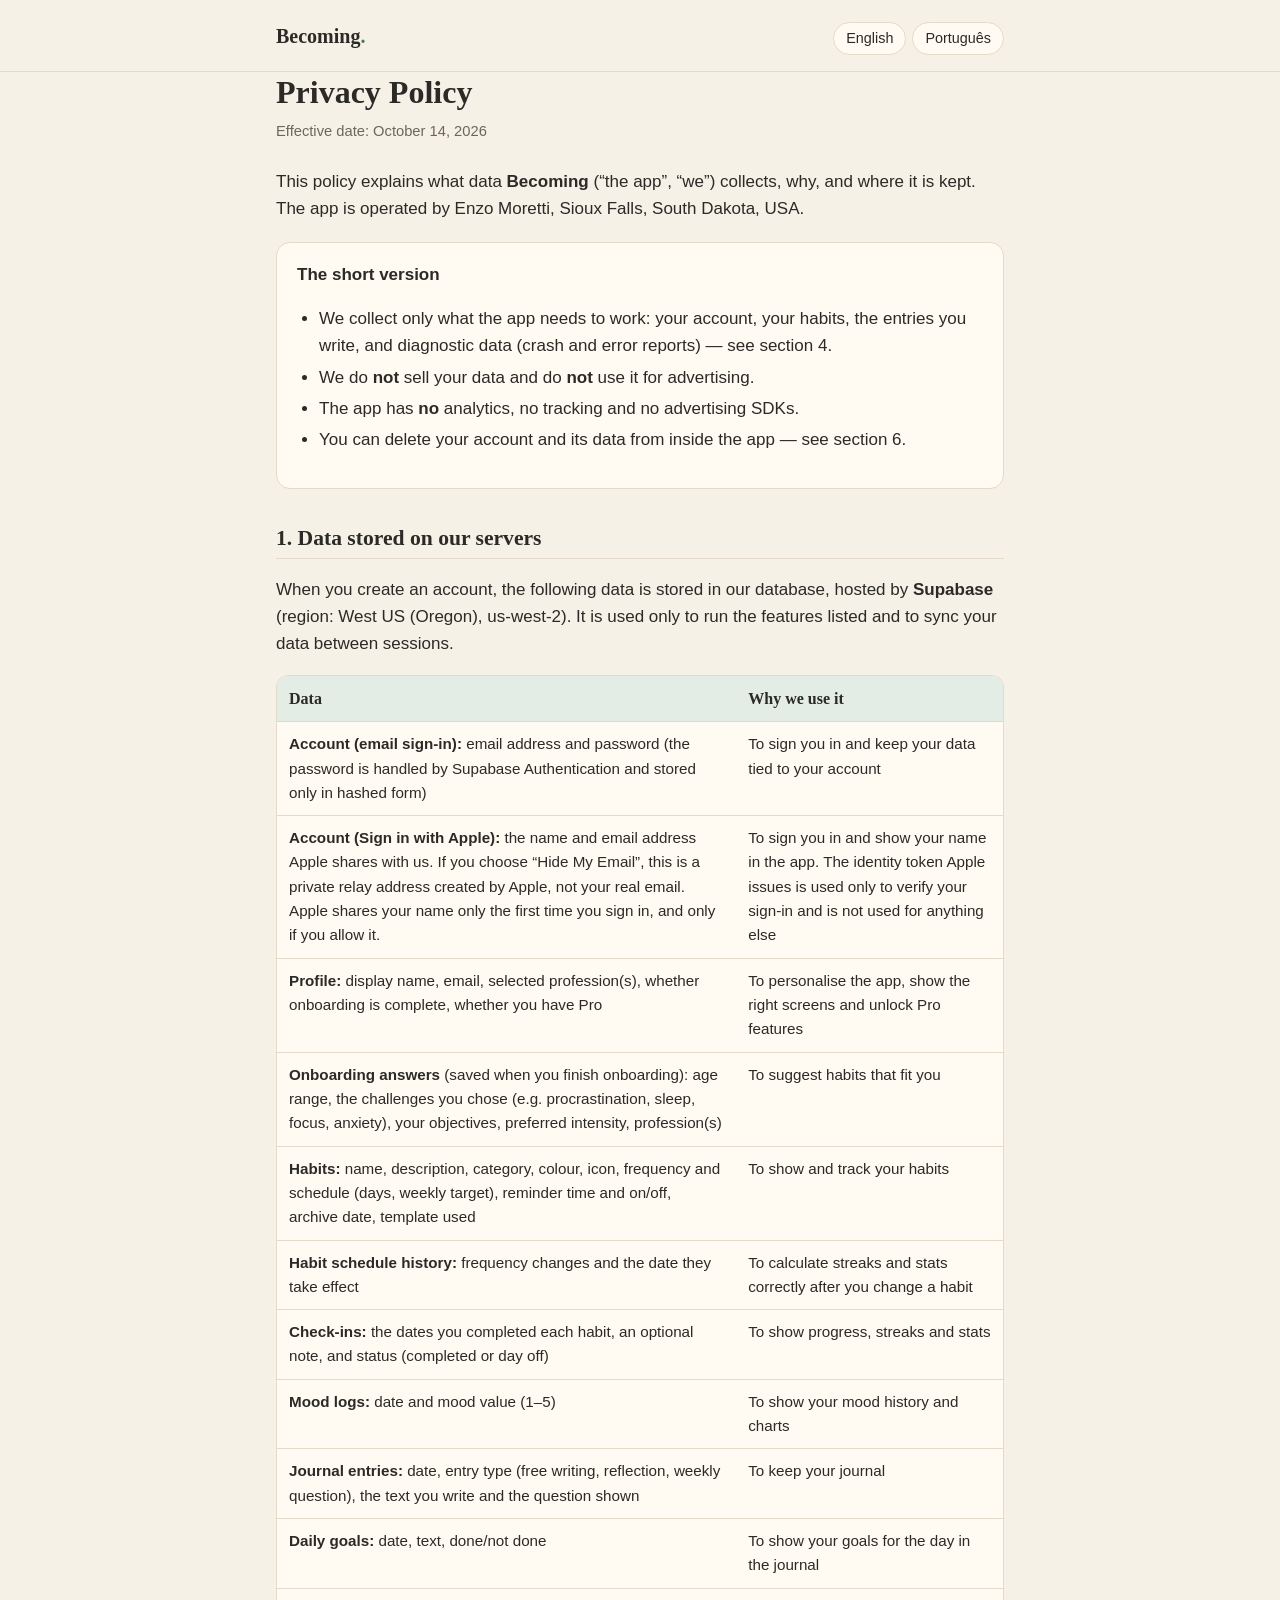
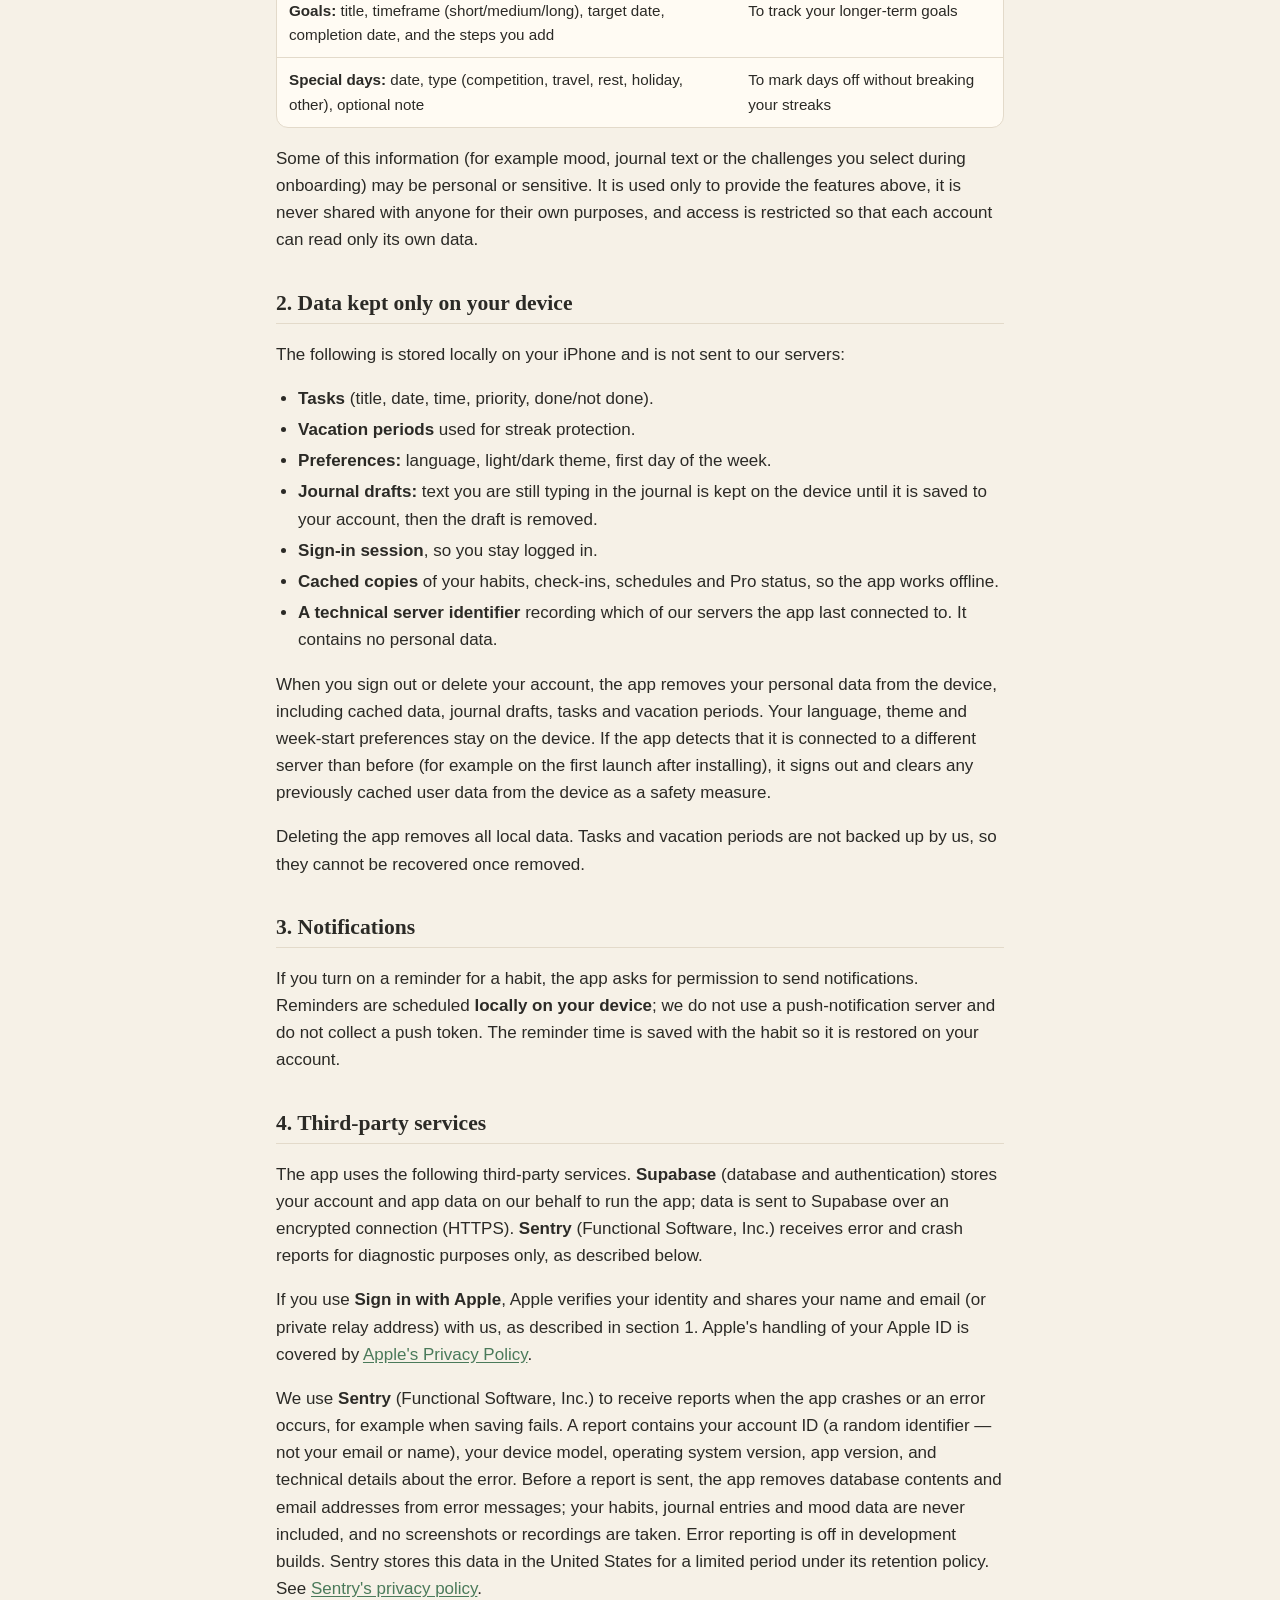
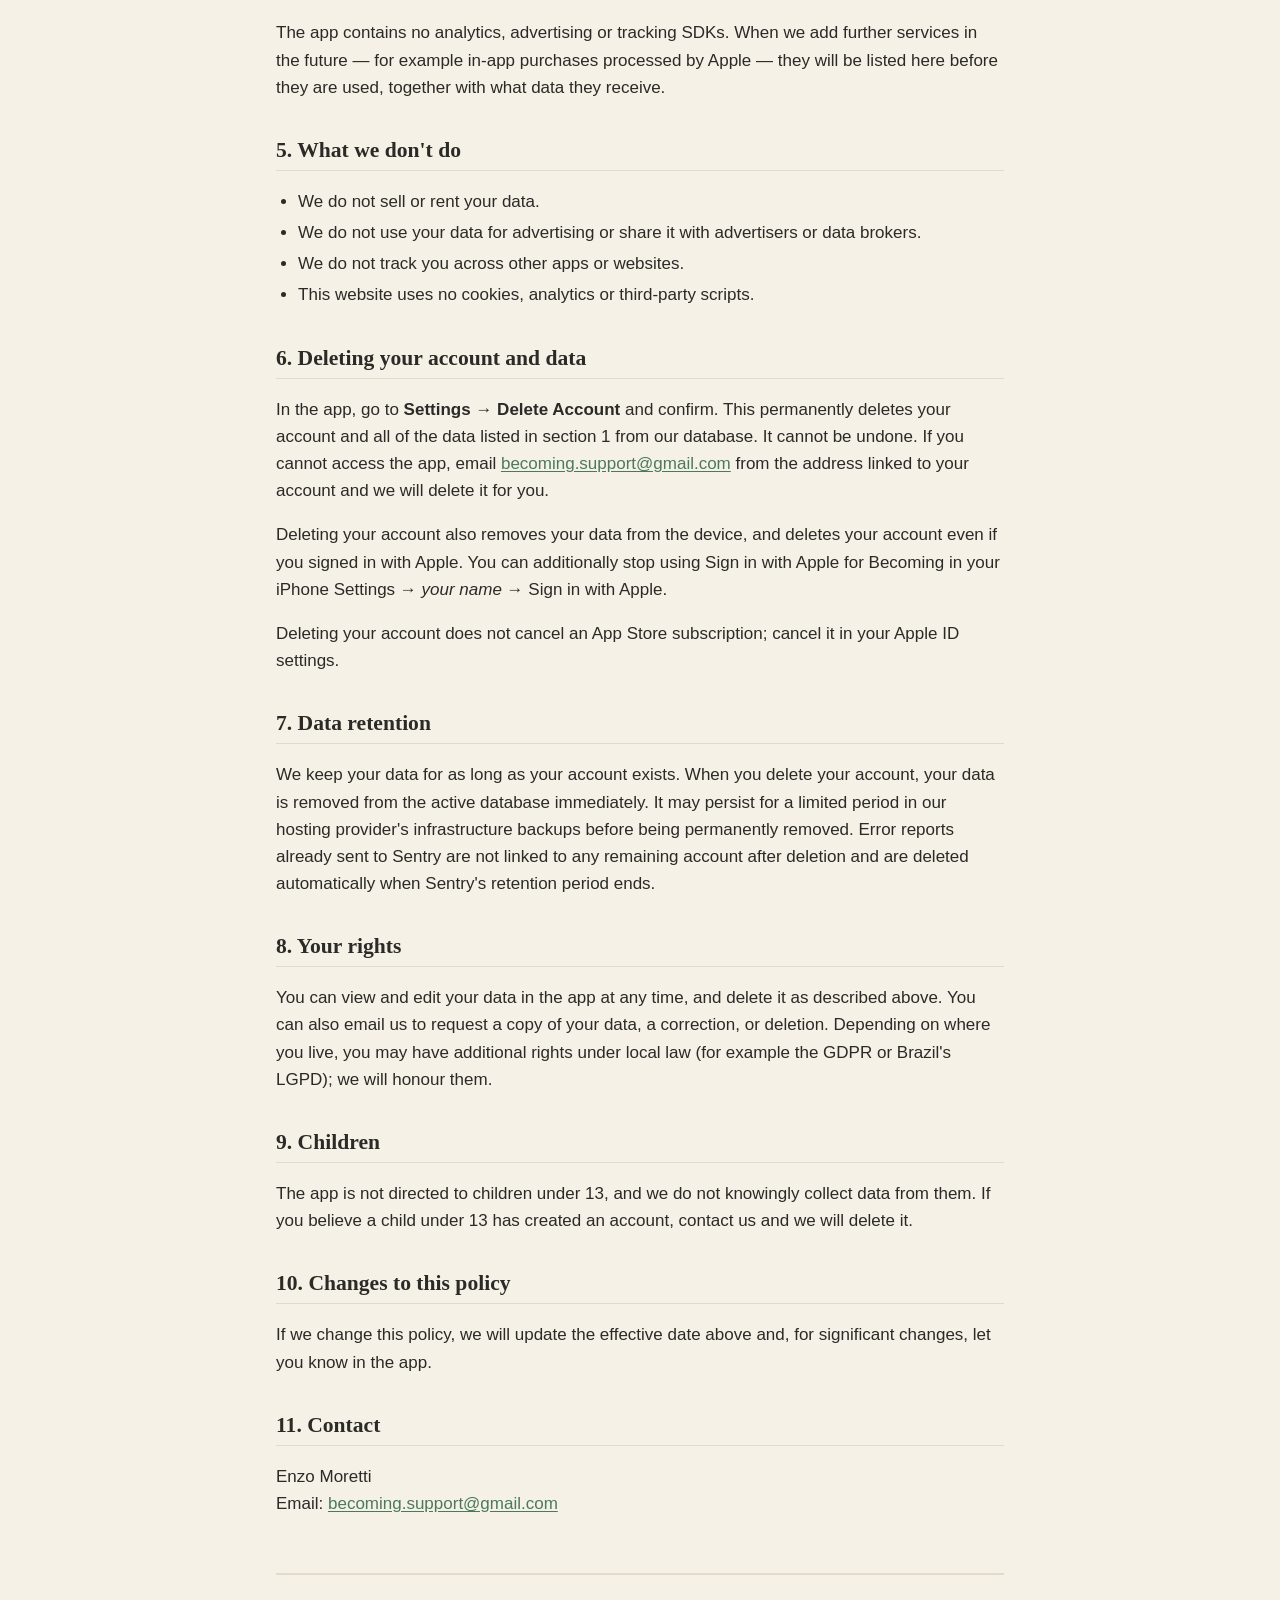
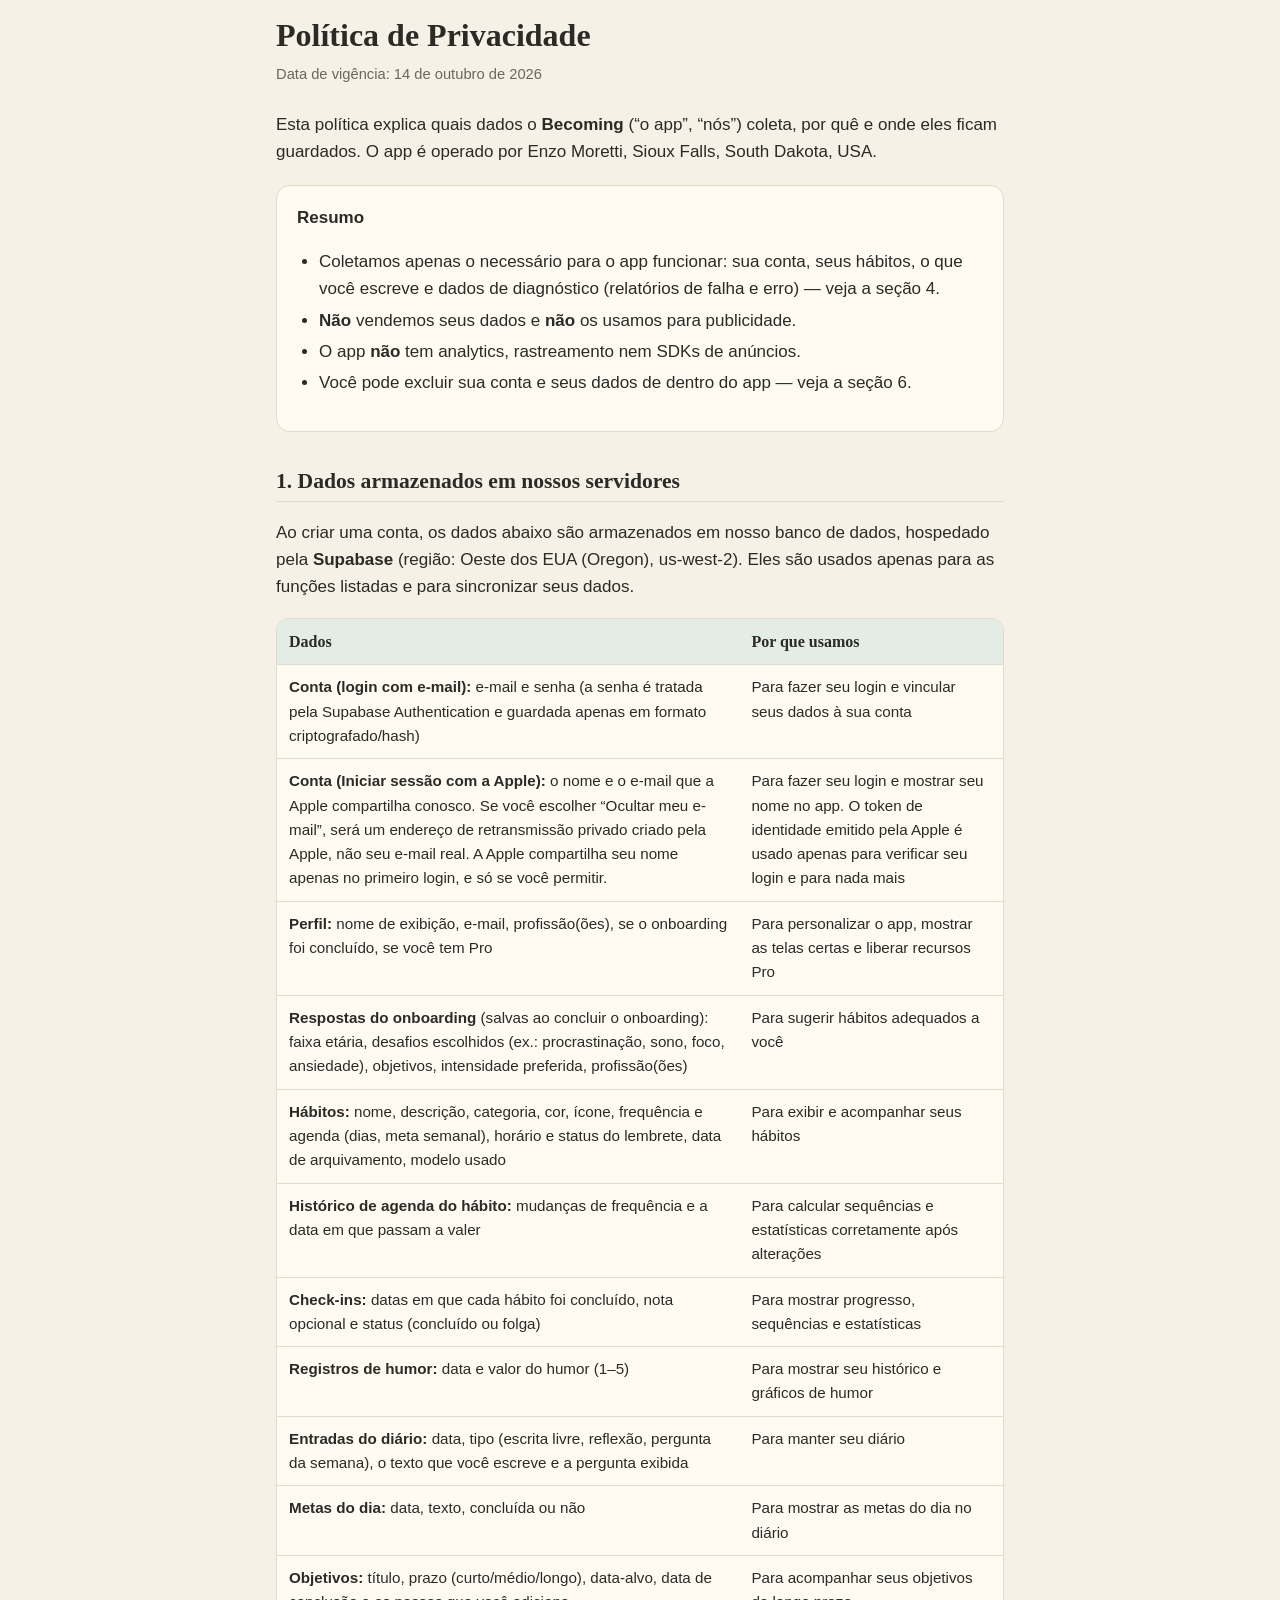
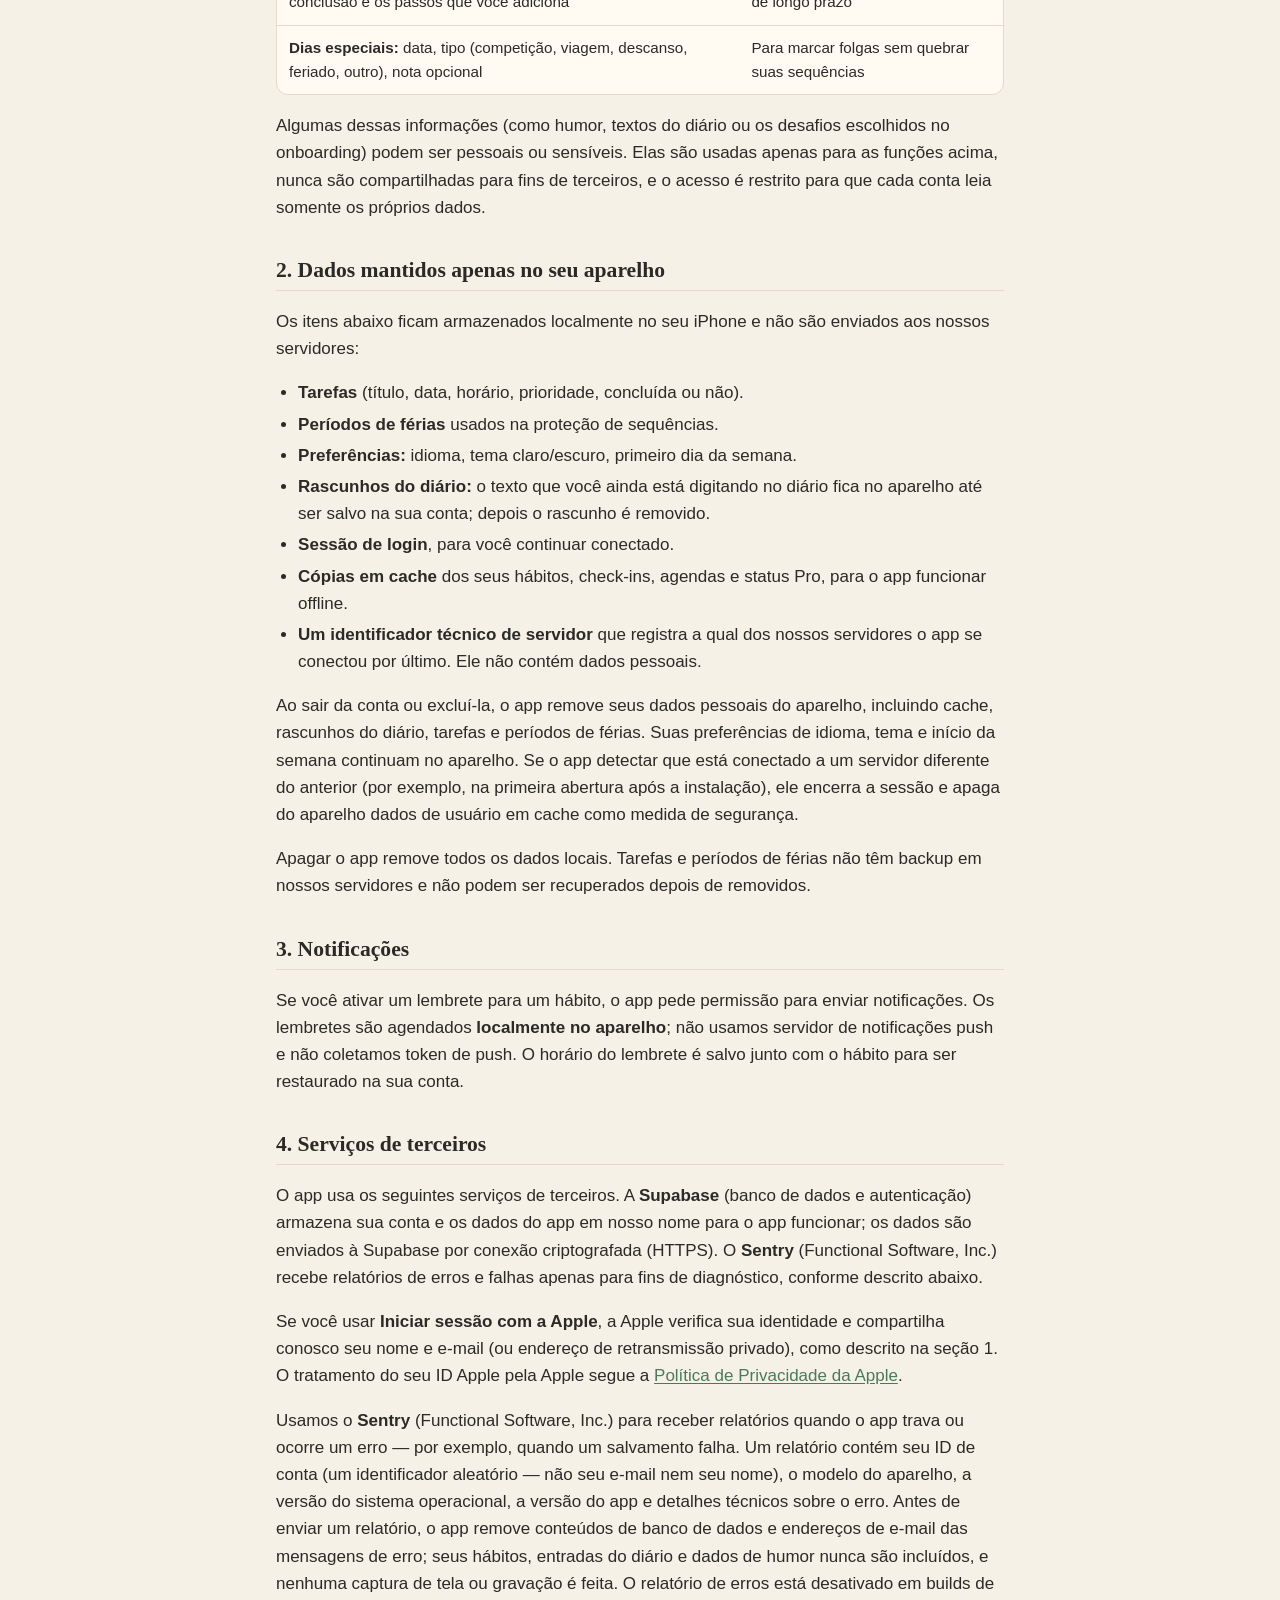
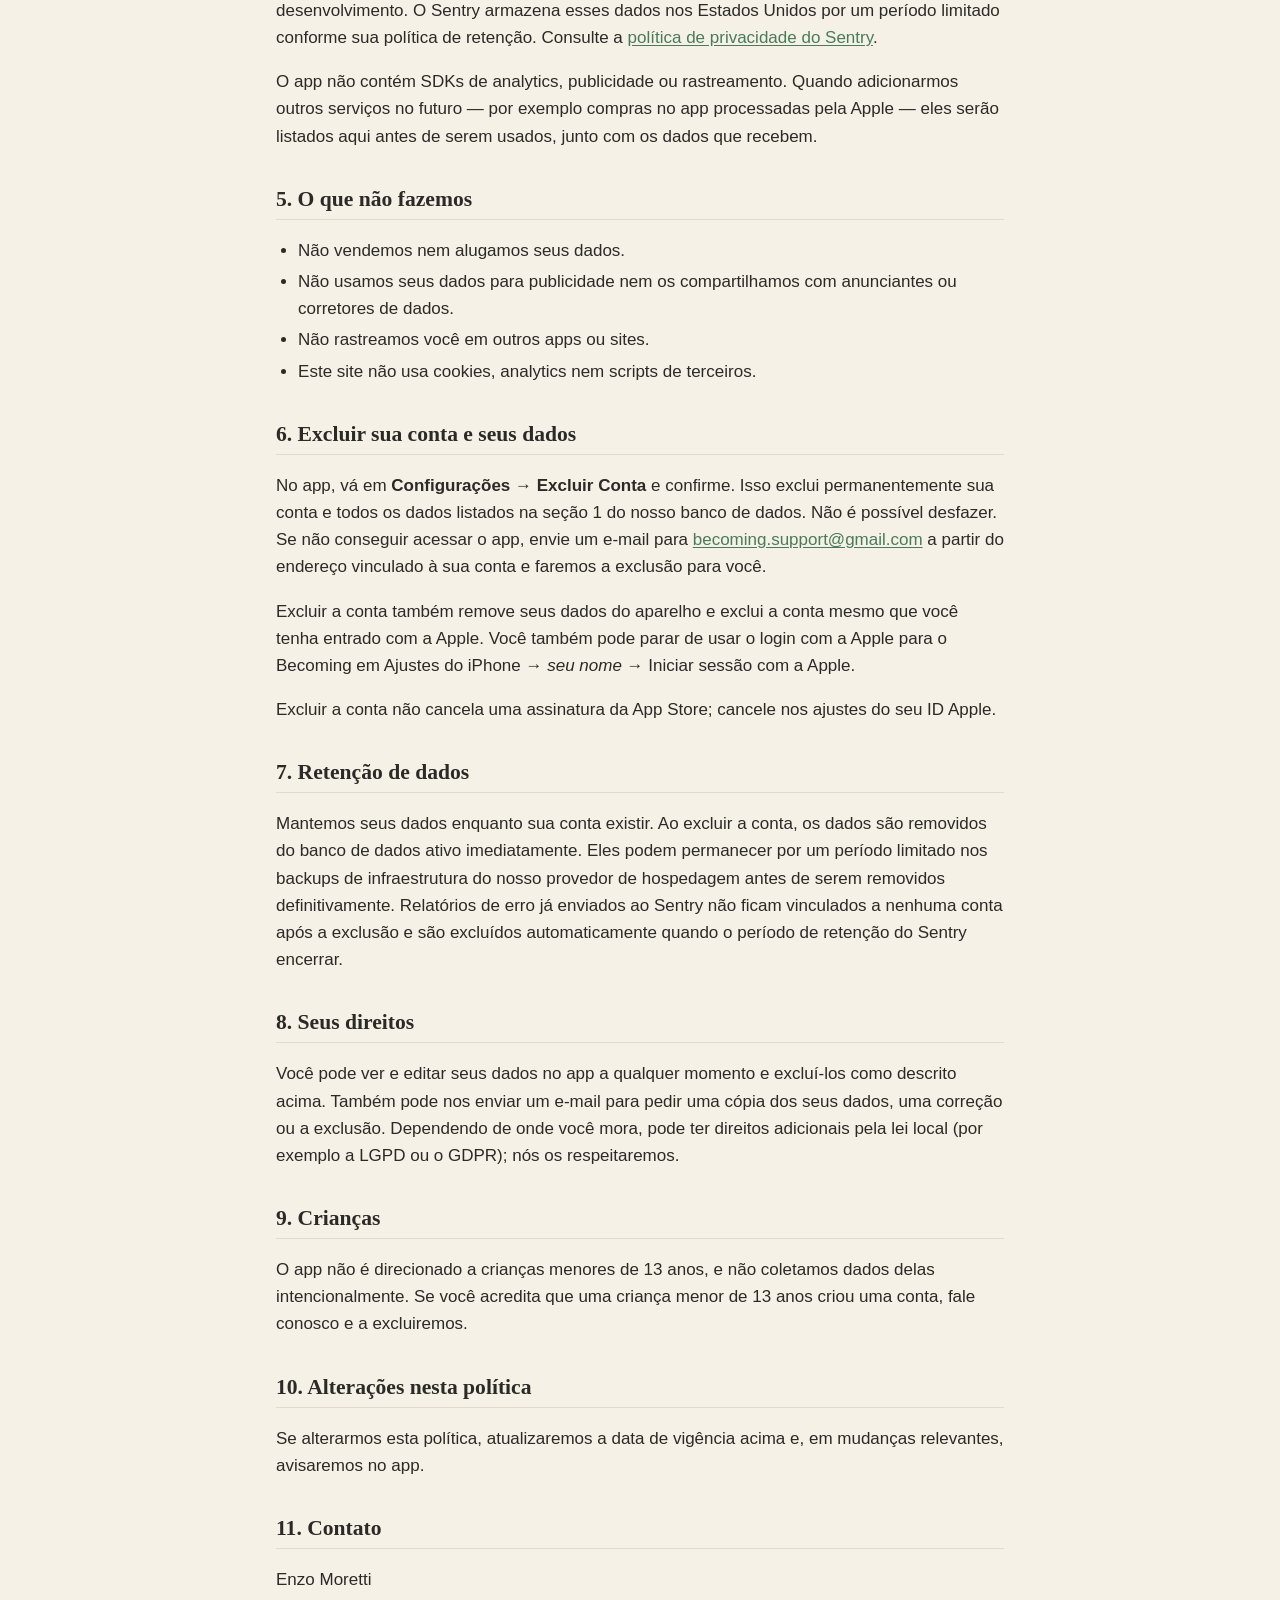
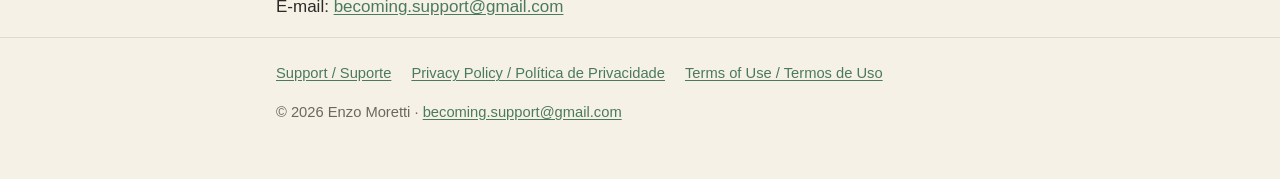
==== commit 953bb07c: "docs: accurate Sentry disclosure in privacy policy Co-Authored-By: Claude Sonnet 4.6 <noreply@anthro" ====
--- a/privacy.html
+++ b/privacy.html
@@ -29,10 +29,10 @@
       <div class="card">
         <p><strong>The short version</strong></p>
         <ul>
-          <li>We collect only what the app needs to work: your account, your habits and the entries you write.</li>
+          <li>We collect only what the app needs to work: your account, your habits, the entries you write, and diagnostic data (crash and error reports) — see section 4.</li>
           <li>We do <strong>not</strong> sell your data and do <strong>not</strong> use it for advertising.</li>
           <li>The app has <strong>no</strong> analytics, no tracking and no advertising SDKs.</li>
-          <li>You can delete your account and all of its data from inside the app.</li>
+          <li>You can delete your account and its data from inside the app — see section 6.</li>
         </ul>
       </div>
 
@@ -79,9 +79,9 @@
       <p>If you turn on a reminder for a habit, the app asks for permission to send notifications. Reminders are scheduled <strong>locally on your device</strong>; we do not use a push-notification server and do not collect a push token. The reminder time is saved with the habit so it is restored on your account.</p>
 
       <h2>4. Third-party services</h2>
-      <p>The only third-party service that stores your data is <strong>Supabase</strong> (database and authentication), which processes it on our behalf to run the app. Data is sent to Supabase over an encrypted connection (HTTPS).</p>
+      <p>The app uses the following third-party services. <strong>Supabase</strong> (database and authentication) stores your account and app data on our behalf to run the app; data is sent to Supabase over an encrypted connection (HTTPS). <strong>Sentry</strong> (Functional Software, Inc.) receives error and crash reports for diagnostic purposes only, as described below.</p>
       <p>If you use <strong>Sign in with Apple</strong>, Apple verifies your identity and shares your name and email (or private relay address) with us, as described in section 1. Apple's handling of your Apple ID is covered by <a href="https://www.apple.com/legal/privacy/">Apple's Privacy Policy</a>.</p>
-      <p>The app uses <strong>Sentry</strong> (Functional Software, Inc.) for crash and error reporting. Sentry only activates in production builds and is disabled during development. When a crash or unhandled error occurs, Sentry may receive: your anonymous user ID (a UUID — never your email, name or any other identifying data), the error type, a stack trace, and the name of the screen where the error occurred. No screenshots, no text you have typed, and no URL query parameters are included. Sentry stores data in the United States. You can read Sentry's privacy policy at <a href="https://sentry.io/privacy/">sentry.io/privacy</a>.</p>
+      <p>We use <strong>Sentry</strong> (Functional Software, Inc.) to receive reports when the app crashes or an error occurs, for example when saving fails. A report contains your account ID (a random identifier — not your email or name), your device model, operating system version, app version, and technical details about the error. Before a report is sent, the app removes database contents and email addresses from error messages; your habits, journal entries and mood data are never included, and no screenshots or recordings are taken. Error reporting is off in development builds. Sentry stores this data in the United States for a limited period under its retention policy. See <a href="https://sentry.io/privacy/">Sentry's privacy policy</a>.</p>
       <p>The app contains no analytics, advertising or tracking SDKs. When we add further services in the future — for example in-app purchases processed by Apple — they will be listed here before they are used, together with what data they receive.</p>
 
       <h2>5. What we don't do</h2>
@@ -98,7 +98,7 @@
       <p>Deleting your account does not cancel an App Store subscription; cancel it in your Apple ID settings.</p>
 
       <h2>7. Data retention</h2>
-      <p>We keep your data for as long as your account exists. When you delete your account, your data is removed from the active database immediately. It may persist for a limited period in our hosting provider's infrastructure backups before being permanently removed.</p>
+      <p>We keep your data for as long as your account exists. When you delete your account, your data is removed from the active database immediately. It may persist for a limited period in our hosting provider's infrastructure backups before being permanently removed. Error reports already sent to Sentry are not linked to any remaining account after deletion and are deleted automatically when Sentry's retention period ends.</p>
 
       <h2>8. Your rights</h2>
       <p>You can view and edit your data in the app at any time, and delete it as described above. You can also email us to request a copy of your data, a correction, or deletion. Depending on where you live, you may have additional rights under local law (for example the GDPR or Brazil's LGPD); we will honour them.</p>
@@ -124,10 +124,10 @@
       <div class="card">
         <p><strong>Resumo</strong></p>
         <ul>
-          <li>Coletamos apenas o necessário para o app funcionar: sua conta, seus hábitos e o que você escreve.</li>
+          <li>Coletamos apenas o necessário para o app funcionar: sua conta, seus hábitos, o que você escreve e dados de diagnóstico (relatórios de falha e erro) — veja a seção 4.</li>
           <li><strong>Não</strong> vendemos seus dados e <strong>não</strong> os usamos para publicidade.</li>
           <li>O app <strong>não</strong> tem analytics, rastreamento nem SDKs de anúncios.</li>
-          <li>Você pode excluir sua conta e todos os dados dentro do próprio app.</li>
+          <li>Você pode excluir sua conta e seus dados de dentro do app — veja a seção 6.</li>
         </ul>
       </div>
 
@@ -174,9 +174,9 @@
       <p>Se você ativar um lembrete para um hábito, o app pede permissão para enviar notificações. Os lembretes são agendados <strong>localmente no aparelho</strong>; não usamos servidor de notificações push e não coletamos token de push. O horário do lembrete é salvo junto com o hábito para ser restaurado na sua conta.</p>
 
       <h2>4. Serviços de terceiros</h2>
-      <p>O único serviço de terceiros que armazena seus dados é a <strong>Supabase</strong> (banco de dados e autenticação), que os processa em nosso nome para o app funcionar. Os dados são enviados à Supabase por conexão criptografada (HTTPS).</p>
+      <p>O app usa os seguintes serviços de terceiros. A <strong>Supabase</strong> (banco de dados e autenticação) armazena sua conta e os dados do app em nosso nome para o app funcionar; os dados são enviados à Supabase por conexão criptografada (HTTPS). O <strong>Sentry</strong> (Functional Software, Inc.) recebe relatórios de erros e falhas apenas para fins de diagnóstico, conforme descrito abaixo.</p>
       <p>Se você usar <strong>Iniciar sessão com a Apple</strong>, a Apple verifica sua identidade e compartilha conosco seu nome e e-mail (ou endereço de retransmissão privado), como descrito na seção 1. O tratamento do seu ID Apple pela Apple segue a <a href="https://www.apple.com/br/legal/privacy/">Política de Privacidade da Apple</a>.</p>
-      <p>O app usa o <strong>Sentry</strong> (Functional Software, Inc.) para relatório de erros e falhas. O Sentry só ativa em builds de produção e fica desativado durante o desenvolvimento. Quando uma falha ou erro não tratado ocorre, o Sentry pode receber: seu ID de usuário anônimo (um UUID — nunca seu e-mail, nome ou outros dados identificadores), o tipo de erro, um rastreamento de pilha e o nome da tela onde o erro ocorreu. Nenhuma captura de tela, texto digitado ou parâmetro de URL é incluído. O Sentry armazena dados nos Estados Unidos. Você pode ler a política de privacidade do Sentry em <a href="https://sentry.io/privacy/">sentry.io/privacy</a>.</p>
+      <p>Usamos o <strong>Sentry</strong> (Functional Software, Inc.) para receber relatórios quando o app trava ou ocorre um erro — por exemplo, quando um salvamento falha. Um relatório contém seu ID de conta (um identificador aleatório — não seu e-mail nem seu nome), o modelo do aparelho, a versão do sistema operacional, a versão do app e detalhes técnicos sobre o erro. Antes de enviar um relatório, o app remove conteúdos de banco de dados e endereços de e-mail das mensagens de erro; seus hábitos, entradas do diário e dados de humor nunca são incluídos, e nenhuma captura de tela ou gravação é feita. O relatório de erros está desativado em builds de desenvolvimento. O Sentry armazena esses dados nos Estados Unidos por um período limitado conforme sua política de retenção. Consulte a <a href="https://sentry.io/privacy/">política de privacidade do Sentry</a>.</p>
       <p>O app não contém SDKs de analytics, publicidade ou rastreamento. Quando adicionarmos outros serviços no futuro — por exemplo compras no app processadas pela Apple — eles serão listados aqui antes de serem usados, junto com os dados que recebem.</p>
 
       <h2>5. O que não fazemos</h2>
@@ -193,7 +193,7 @@
       <p>Excluir a conta não cancela uma assinatura da App Store; cancele nos ajustes do seu ID Apple.</p>
 
       <h2>7. Retenção de dados</h2>
-      <p>Mantemos seus dados enquanto sua conta existir. Ao excluir a conta, os dados são removidos do banco de dados ativo imediatamente. Eles podem permanecer por um período limitado nos backups de infraestrutura do nosso provedor de hospedagem antes de serem removidos definitivamente.</p>
+      <p>Mantemos seus dados enquanto sua conta existir. Ao excluir a conta, os dados são removidos do banco de dados ativo imediatamente. Eles podem permanecer por um período limitado nos backups de infraestrutura do nosso provedor de hospedagem antes de serem removidos definitivamente. Relatórios de erro já enviados ao Sentry não ficam vinculados a nenhuma conta após a exclusão e são excluídos automaticamente quando o período de retenção do Sentry encerrar.</p>
 
       <h2>8. Seus direitos</h2>
       <p>Você pode ver e editar seus dados no app a qualquer momento e excluí-los como descrito acima. Também pode nos enviar um e-mail para pedir uma cópia dos seus dados, uma correção ou a exclusão. Dependendo de onde você mora, pode ter direitos adicionais pela lei local (por exemplo a LGPD ou o GDPR); nós os respeitaremos.</p>
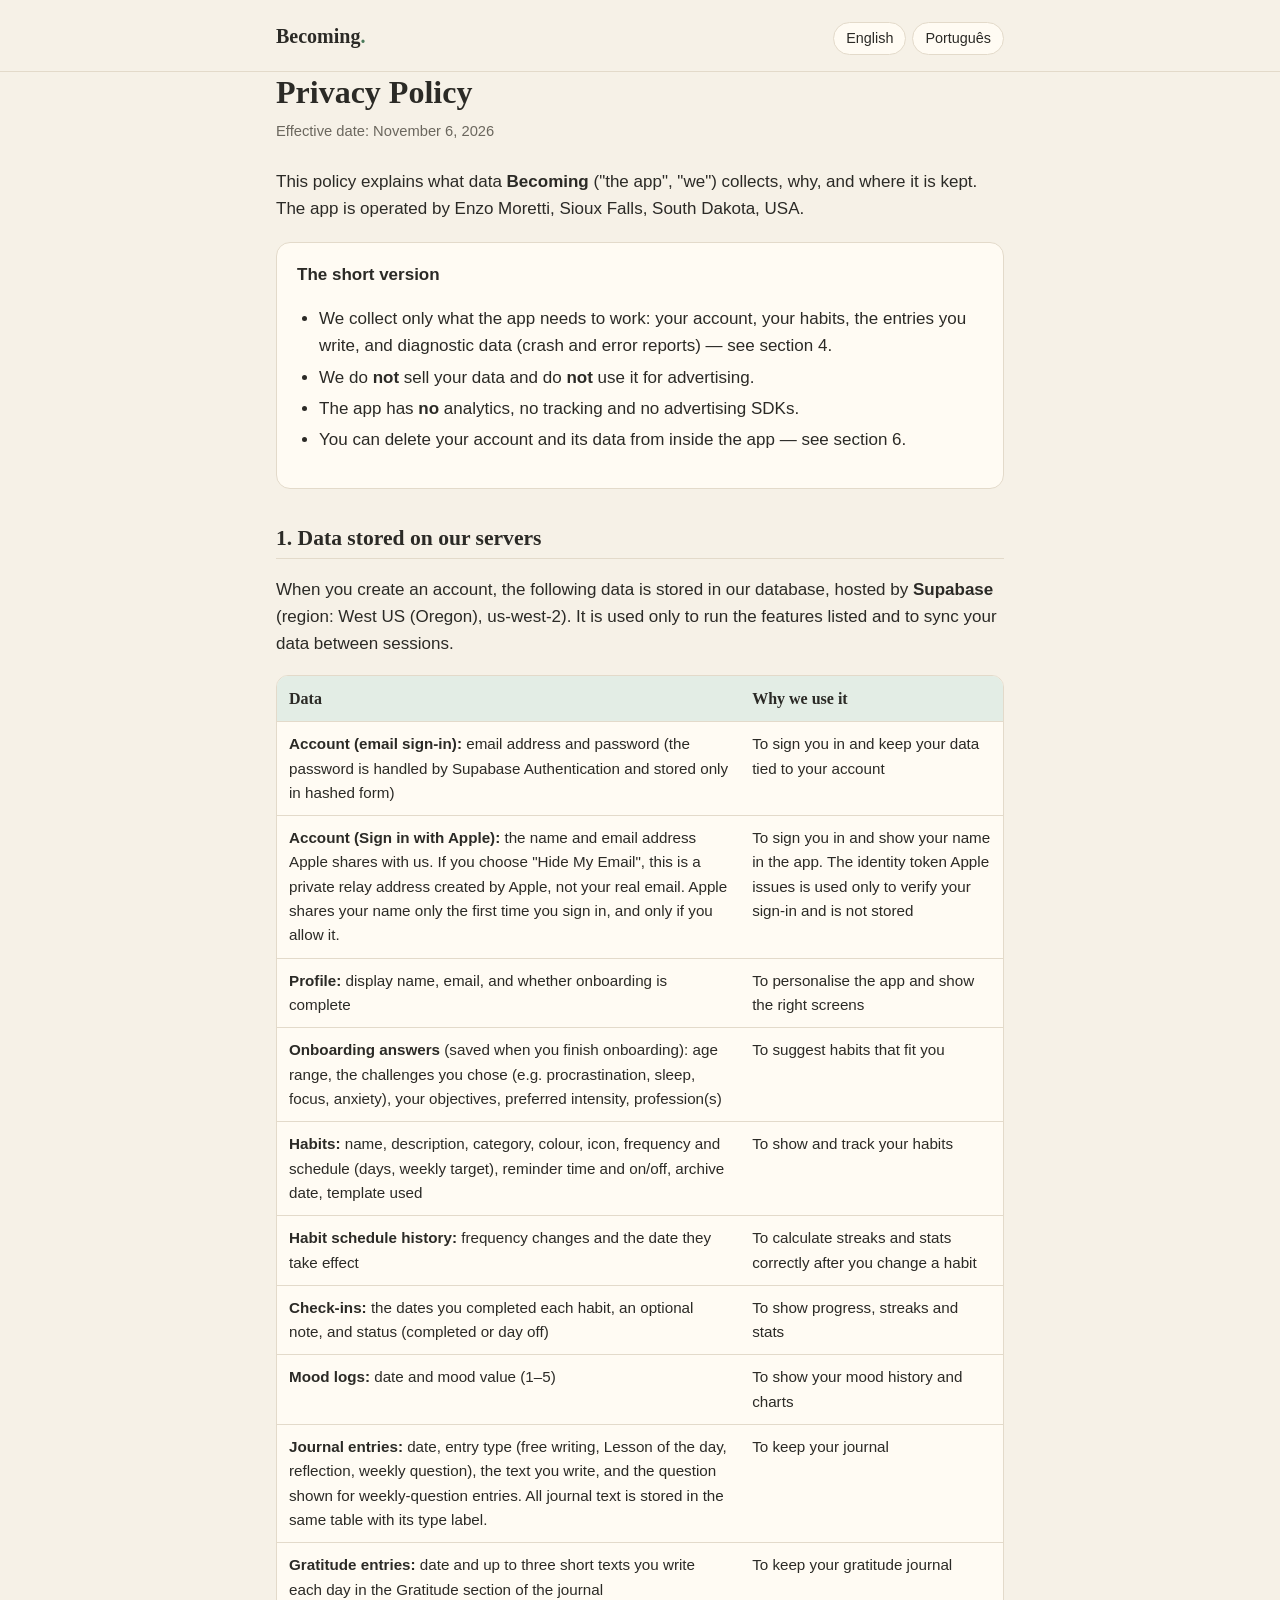
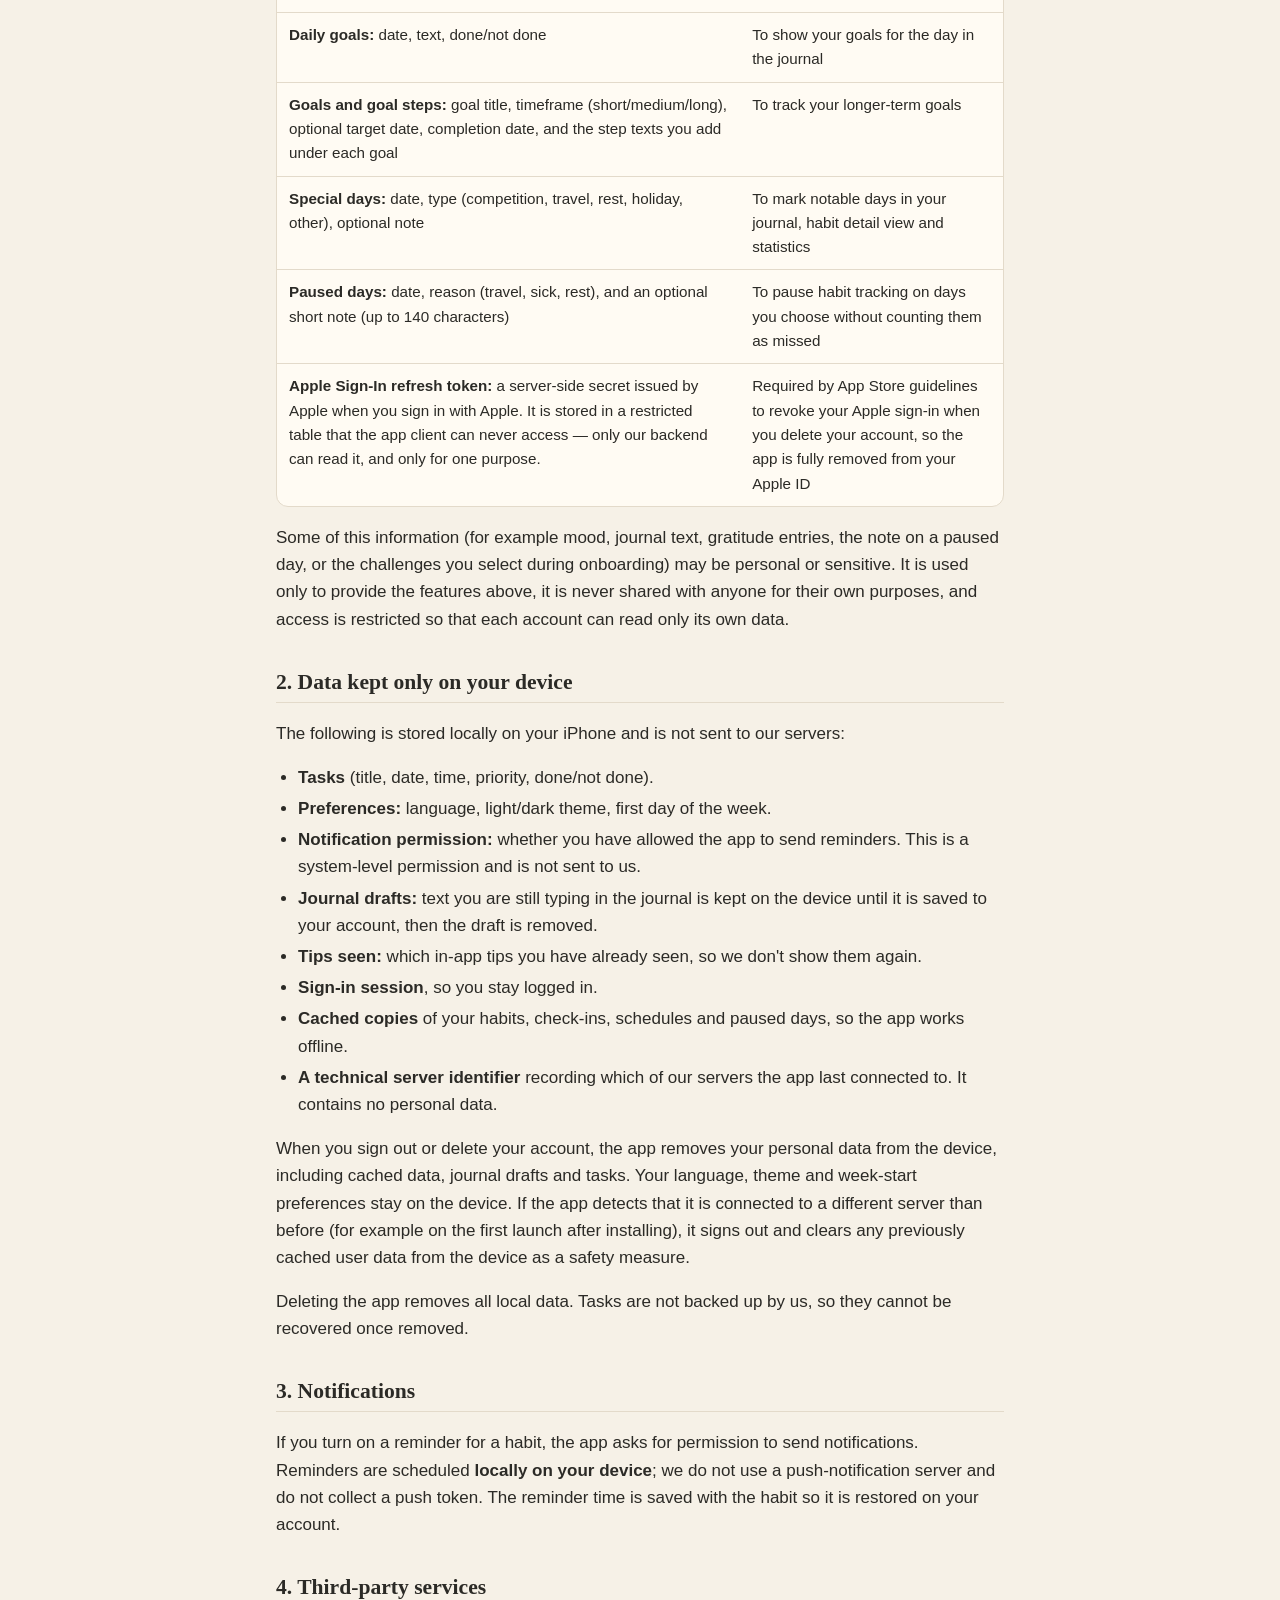
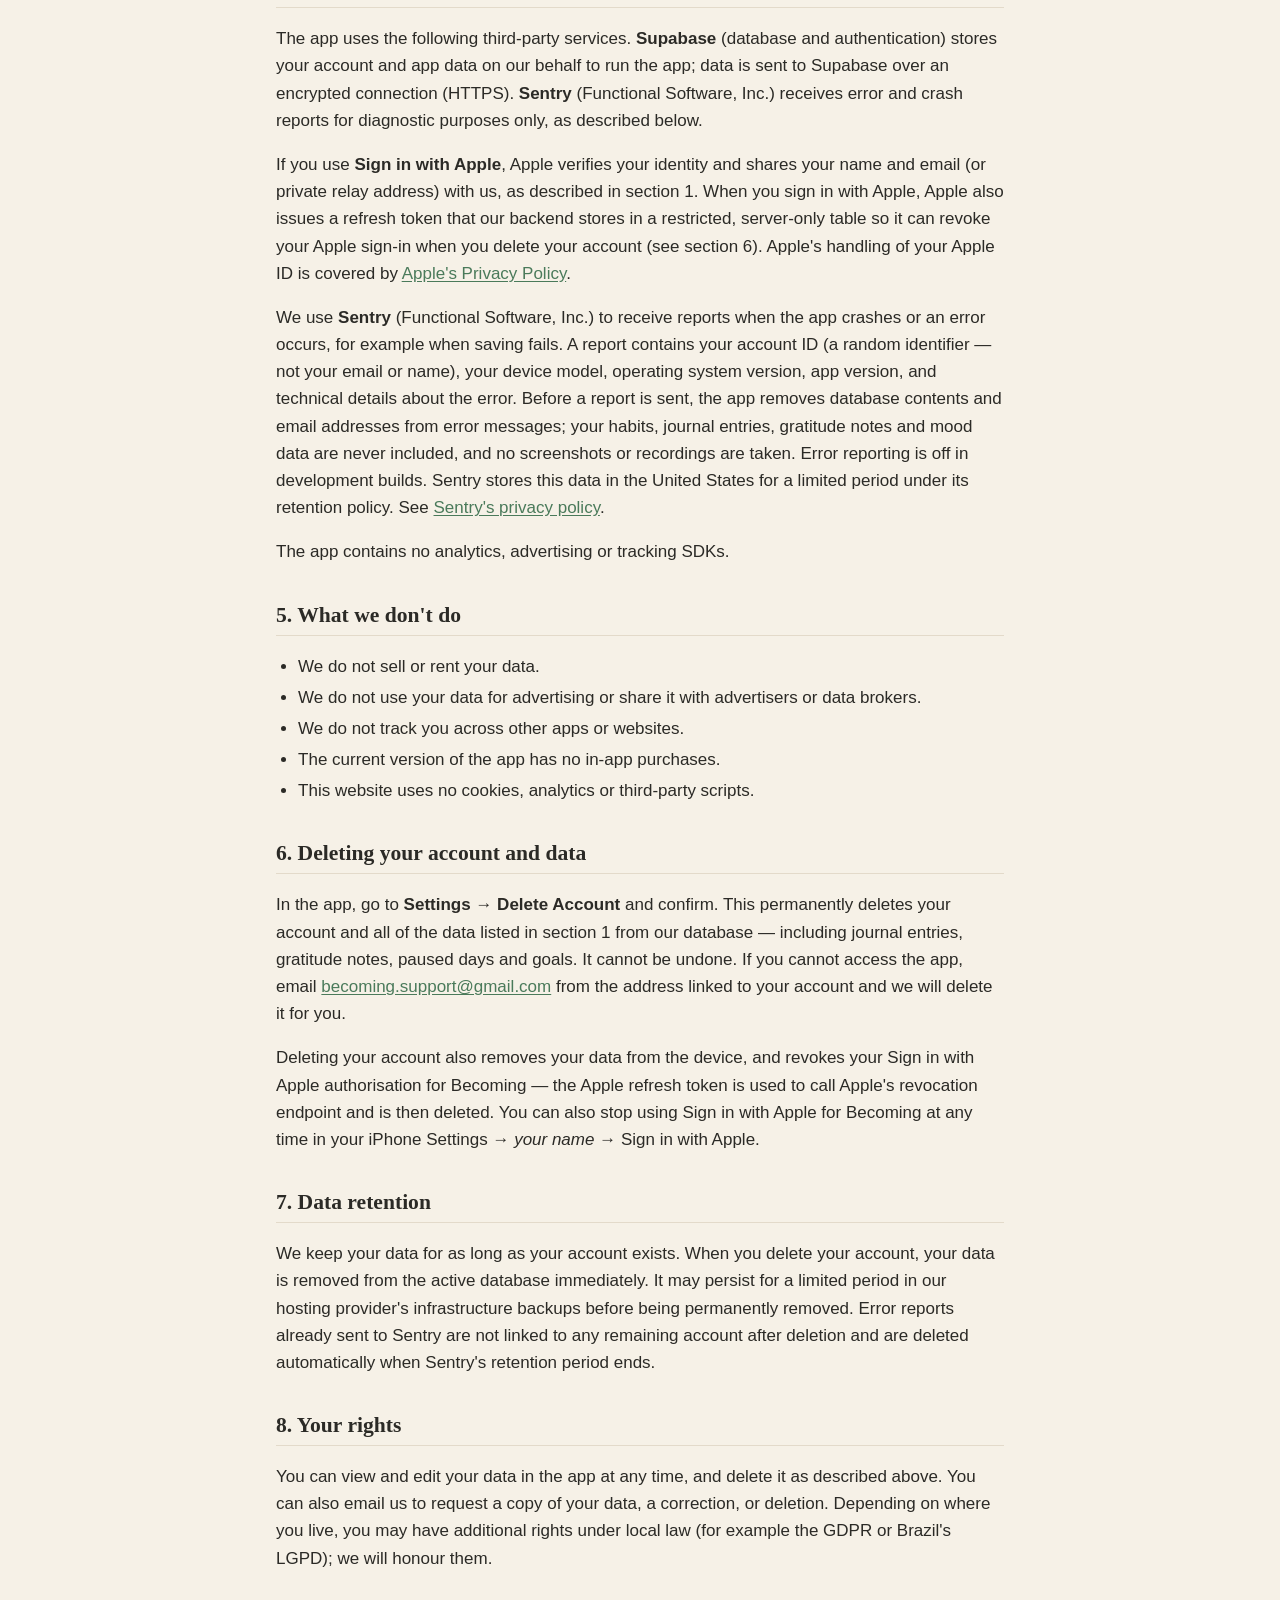
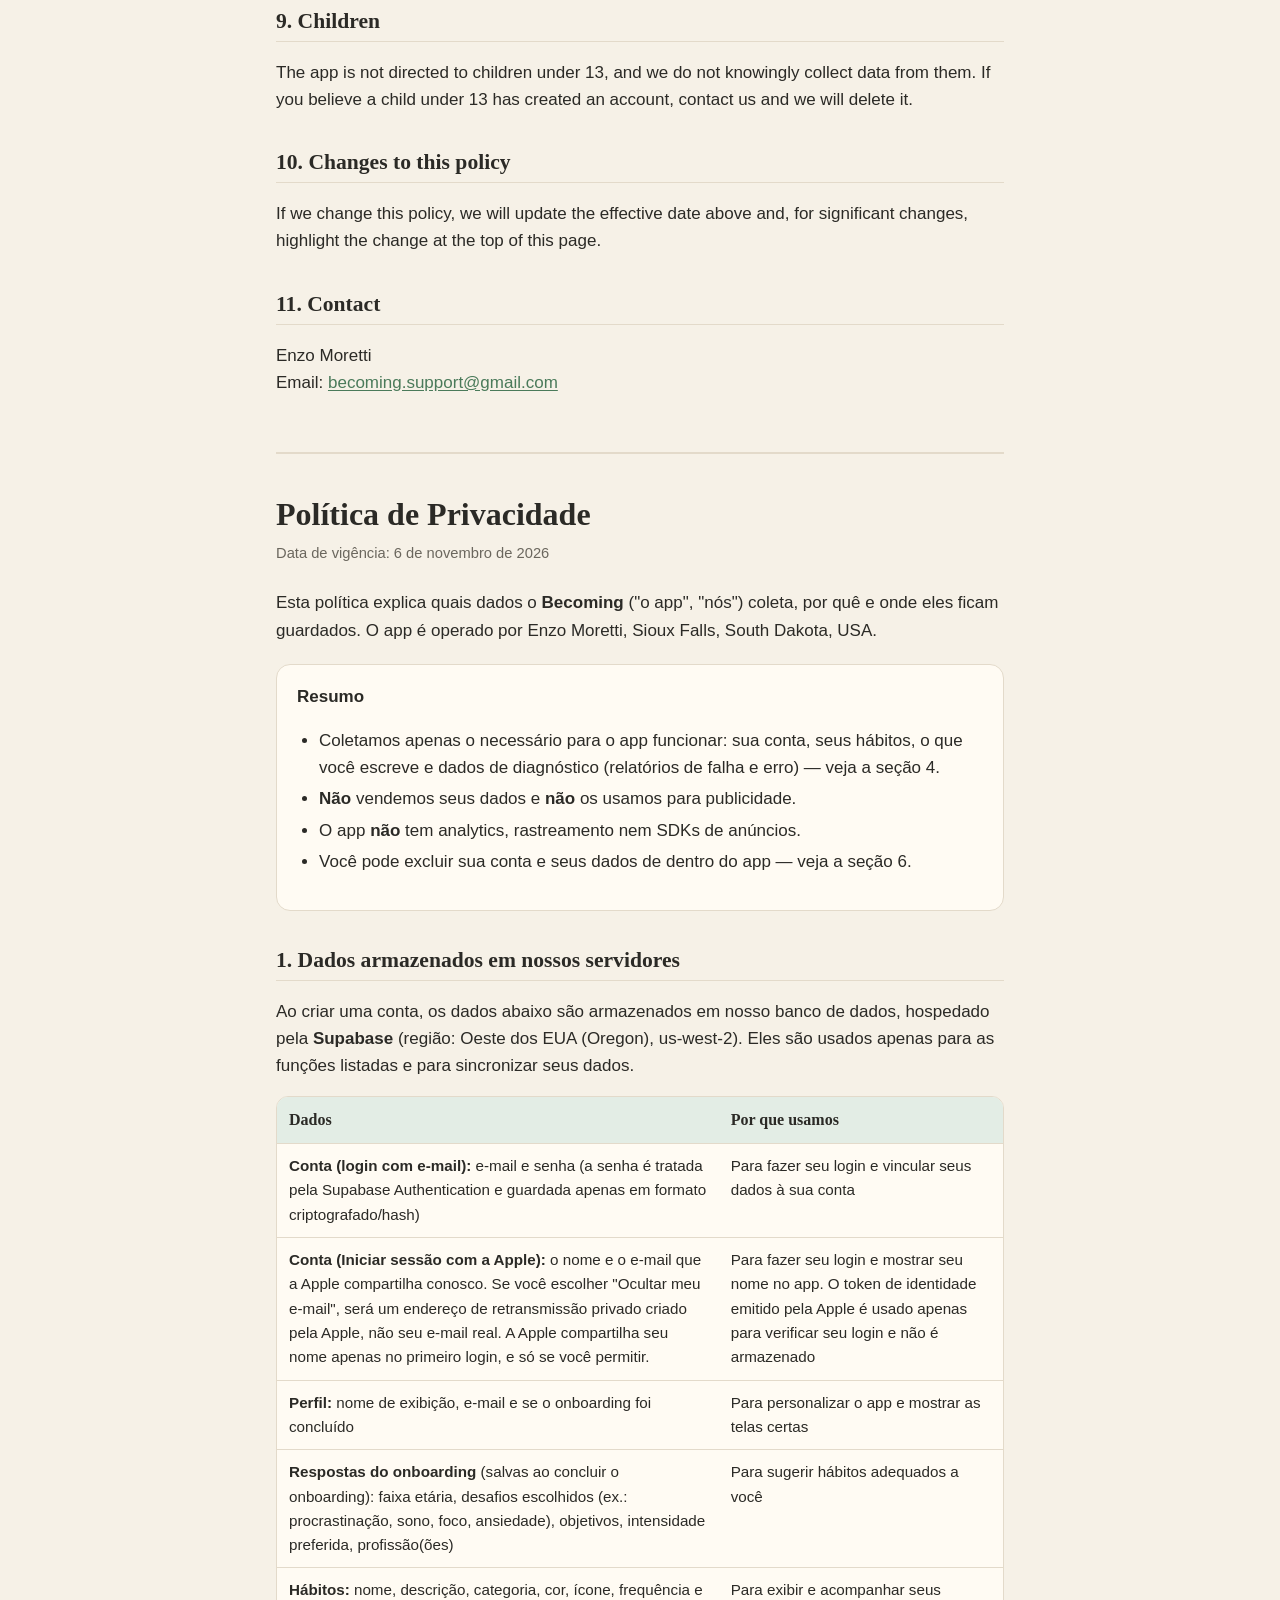
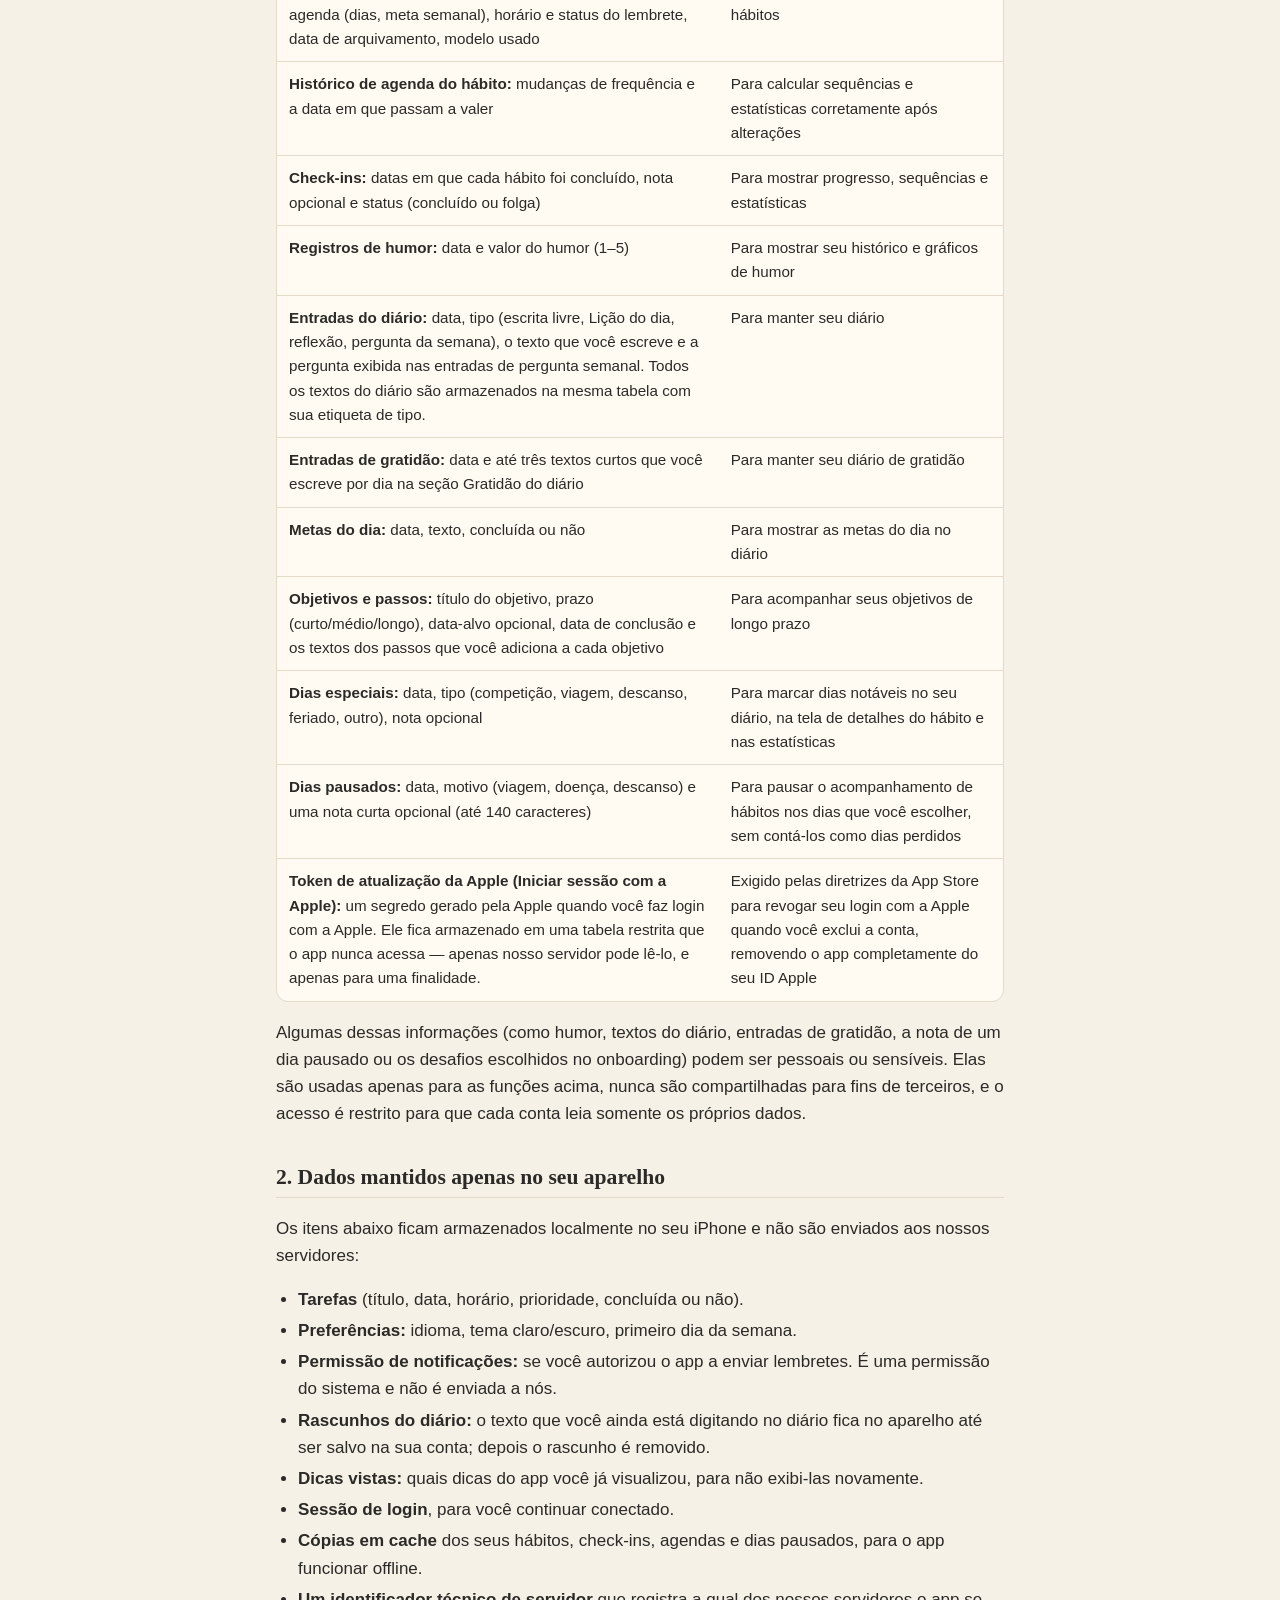
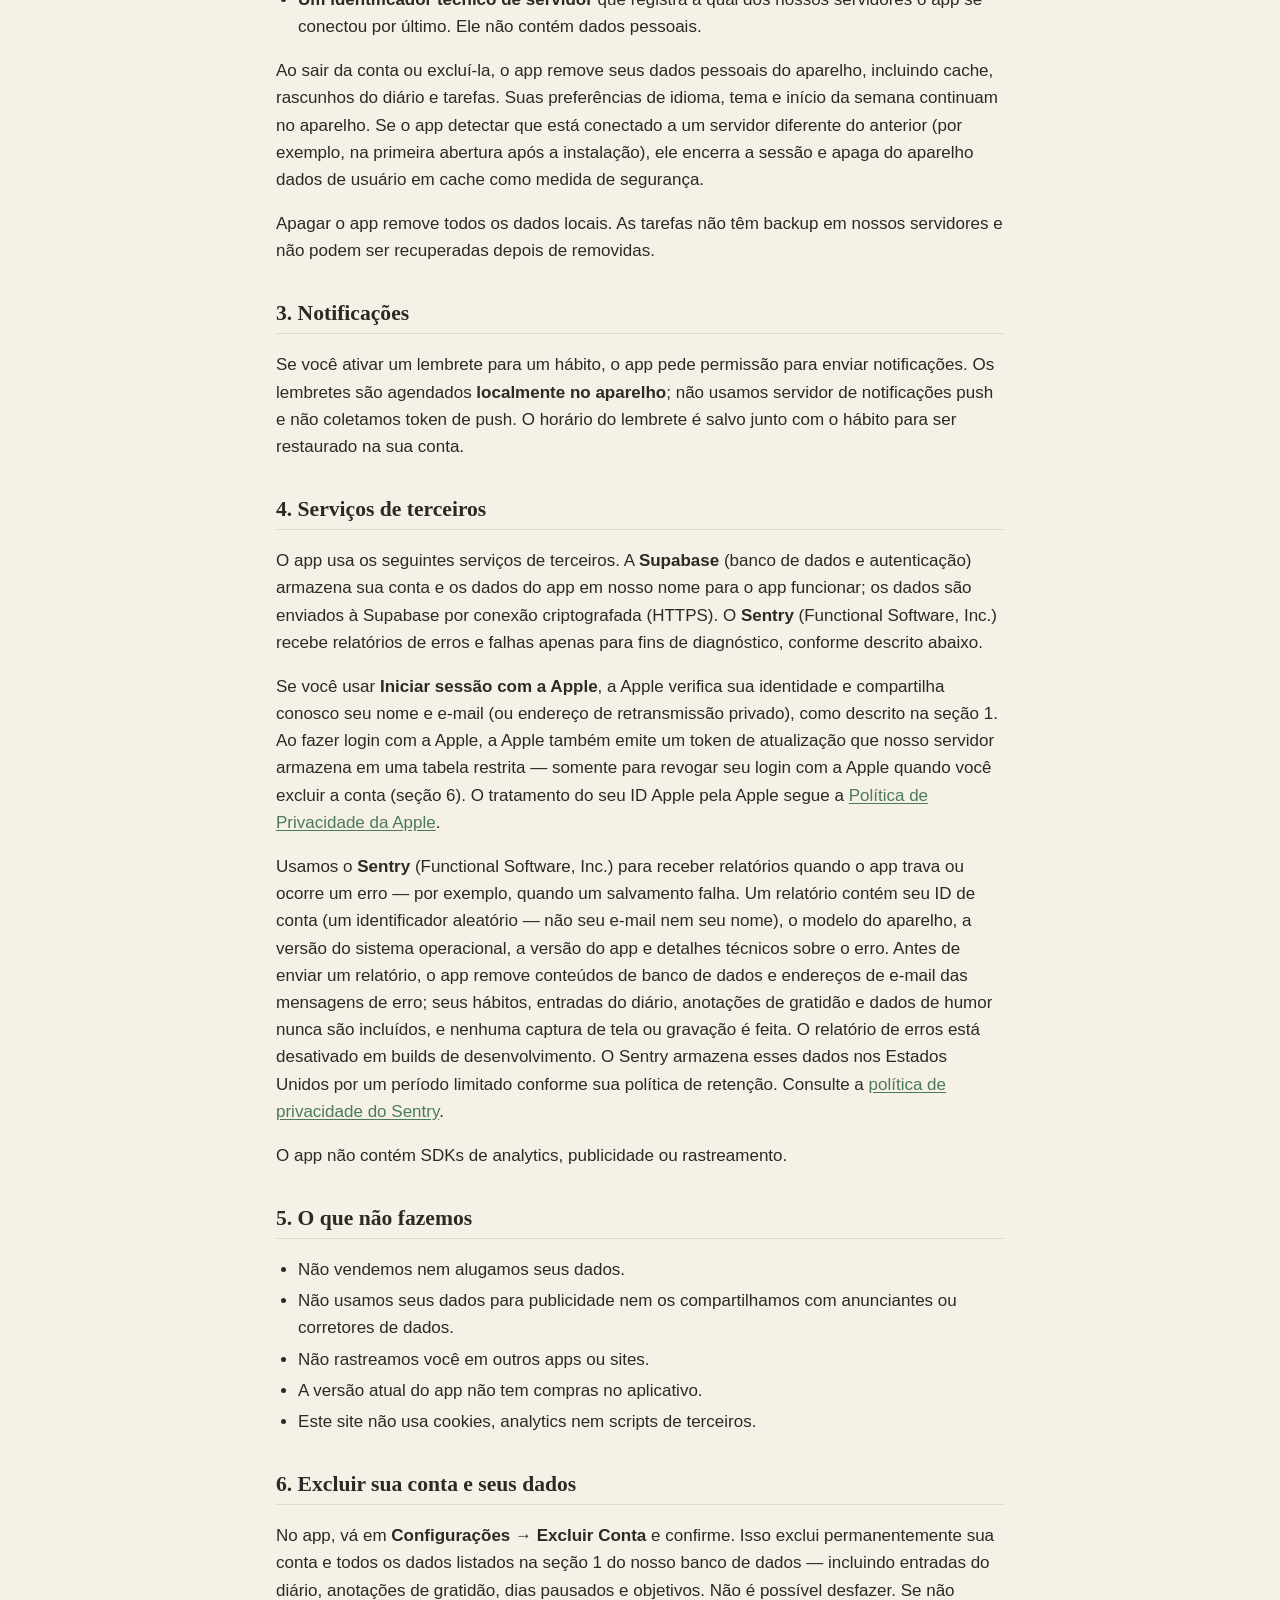
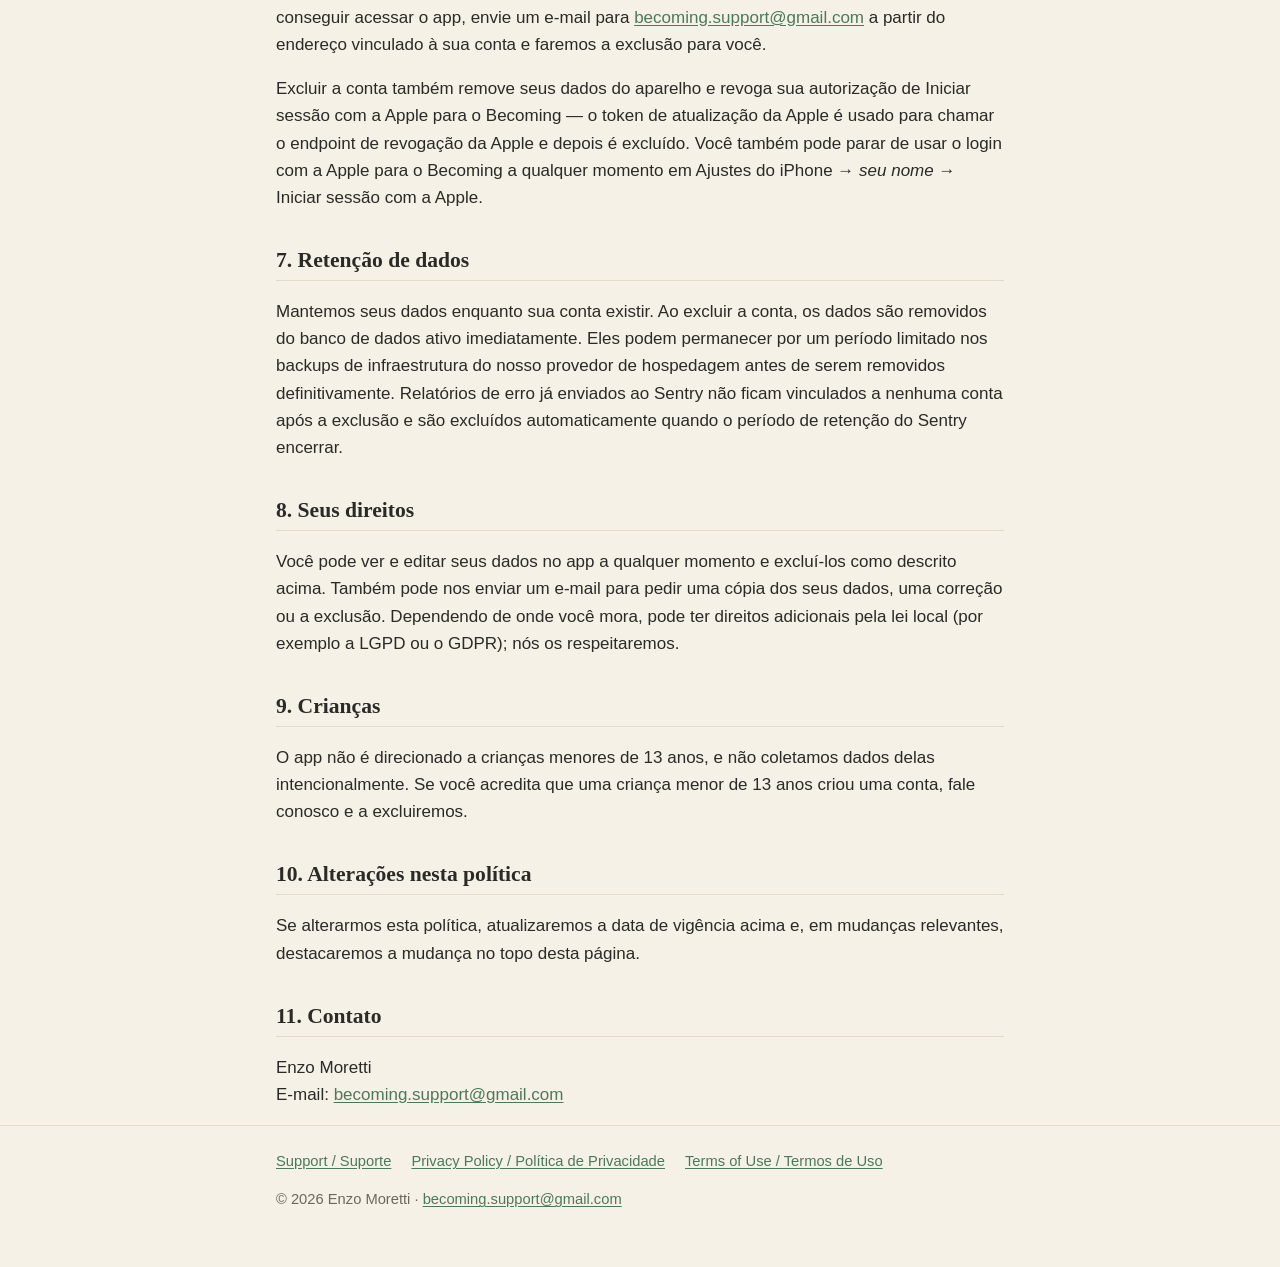
==== commit ac26c908: "Merge branch 'privacy-update'" ====
--- a/privacy.html
+++ b/privacy.html
@@ -22,9 +22,9 @@
     <!-- ───────────── ENGLISH ───────────── -->
     <section class="lang" id="en" lang="en">
       <h1>Privacy Policy</h1>
-      <p class="meta">Effective date: October 14, 2026</p>
-
-      <p>This policy explains what data <strong>Becoming</strong> (“the app”, “we”) collects, why, and where it is kept. The app is operated by Enzo Moretti, Sioux Falls, South Dakota, USA.</p>
+      <p class="meta">Effective date: November 6, 2026</p>
+
+      <p>This policy explains what data <strong>Becoming</strong> ("the app", "we") collects, why, and where it is kept. The app is operated by Enzo Moretti, Sioux Falls, South Dakota, USA.</p>
 
       <div class="card">
         <p><strong>The short version</strong></p>
@@ -45,57 +45,61 @@
           </thead>
           <tbody>
             <tr><td><strong>Account (email sign-in):</strong> email address and password (the password is handled by Supabase Authentication and stored only in hashed form)</td><td>To sign you in and keep your data tied to your account</td></tr>
-            <tr><td><strong>Account (Sign in with Apple):</strong> the name and email address Apple shares with us. If you choose “Hide My Email”, this is a private relay address created by Apple, not your real email. Apple shares your name only the first time you sign in, and only if you allow it.</td><td>To sign you in and show your name in the app. The identity token Apple issues is used only to verify your sign-in and is not used for anything else</td></tr>
-            <tr><td><strong>Profile:</strong> display name, email, selected profession(s), whether onboarding is complete, whether you have Pro</td><td>To personalise the app, show the right screens and unlock Pro features</td></tr>
+            <tr><td><strong>Account (Sign in with Apple):</strong> the name and email address Apple shares with us. If you choose "Hide My Email", this is a private relay address created by Apple, not your real email. Apple shares your name only the first time you sign in, and only if you allow it.</td><td>To sign you in and show your name in the app. The identity token Apple issues is used only to verify your sign-in and is not stored</td></tr>
+            <tr><td><strong>Profile:</strong> display name, email, and whether onboarding is complete</td><td>To personalise the app and show the right screens</td></tr>
             <tr><td><strong>Onboarding answers</strong> (saved when you finish onboarding): age range, the challenges you chose (e.g. procrastination, sleep, focus, anxiety), your objectives, preferred intensity, profession(s)</td><td>To suggest habits that fit you</td></tr>
             <tr><td><strong>Habits:</strong> name, description, category, colour, icon, frequency and schedule (days, weekly target), reminder time and on/off, archive date, template used</td><td>To show and track your habits</td></tr>
             <tr><td><strong>Habit schedule history:</strong> frequency changes and the date they take effect</td><td>To calculate streaks and stats correctly after you change a habit</td></tr>
             <tr><td><strong>Check-ins:</strong> the dates you completed each habit, an optional note, and status (completed or day off)</td><td>To show progress, streaks and stats</td></tr>
             <tr><td><strong>Mood logs:</strong> date and mood value (1–5)</td><td>To show your mood history and charts</td></tr>
-            <tr><td><strong>Journal entries:</strong> date, entry type (free writing, reflection, weekly question), the text you write and the question shown</td><td>To keep your journal</td></tr>
+            <tr><td><strong>Journal entries:</strong> date, entry type (free writing, Lesson of the day, reflection, weekly question), the text you write, and the question shown for weekly-question entries. All journal text is stored in the same table with its type label.</td><td>To keep your journal</td></tr>
+            <tr><td><strong>Gratitude entries:</strong> date and up to three short texts you write each day in the Gratitude section of the journal</td><td>To keep your gratitude journal</td></tr>
             <tr><td><strong>Daily goals:</strong> date, text, done/not done</td><td>To show your goals for the day in the journal</td></tr>
-            <tr><td><strong>Goals:</strong> title, timeframe (short/medium/long), target date, completion date, and the steps you add</td><td>To track your longer-term goals</td></tr>
-            <tr><td><strong>Special days:</strong> date, type (competition, travel, rest, holiday, other), optional note</td><td>To mark days off without breaking your streaks</td></tr>
+            <tr><td><strong>Goals and goal steps:</strong> goal title, timeframe (short/medium/long), optional target date, completion date, and the step texts you add under each goal</td><td>To track your longer-term goals</td></tr>
+            <tr><td><strong>Special days:</strong> date, type (competition, travel, rest, holiday, other), optional note</td><td>To mark notable days in your journal, habit detail view and statistics</td></tr>
+            <tr><td><strong>Paused days:</strong> date, reason (travel, sick, rest), and an optional short note (up to 140 characters)</td><td>To pause habit tracking on days you choose without counting them as missed</td></tr>
+            <tr><td><strong>Apple Sign-In refresh token:</strong> a server-side secret issued by Apple when you sign in with Apple. It is stored in a restricted table that the app client can never access — only our backend can read it, and only for one purpose.</td><td>Required by App Store guidelines to revoke your Apple sign-in when you delete your account, so the app is fully removed from your Apple ID</td></tr>
           </tbody>
         </table>
       </div>
-      <p>Some of this information (for example mood, journal text or the challenges you select during onboarding) may be personal or sensitive. It is used only to provide the features above, it is never shared with anyone for their own purposes, and access is restricted so that each account can read only its own data.</p>
+      <p>Some of this information (for example mood, journal text, gratitude entries, the note on a paused day, or the challenges you select during onboarding) may be personal or sensitive. It is used only to provide the features above, it is never shared with anyone for their own purposes, and access is restricted so that each account can read only its own data.</p>
 
       <h2>2. Data kept only on your device</h2>
       <p>The following is stored locally on your iPhone and is not sent to our servers:</p>
       <ul>
         <li><strong>Tasks</strong> (title, date, time, priority, done/not done).</li>
-        <li><strong>Vacation periods</strong> used for streak protection.</li>
         <li><strong>Preferences:</strong> language, light/dark theme, first day of the week.</li>
+        <li><strong>Notification permission:</strong> whether you have allowed the app to send reminders. This is a system-level permission and is not sent to us.</li>
         <li><strong>Journal drafts:</strong> text you are still typing in the journal is kept on the device until it is saved to your account, then the draft is removed.</li>
+        <li><strong>Tips seen:</strong> which in-app tips you have already seen, so we don't show them again.</li>
         <li><strong>Sign-in session</strong>, so you stay logged in.</li>
-        <li><strong>Cached copies</strong> of your habits, check-ins, schedules and Pro status, so the app works offline.</li>
+        <li><strong>Cached copies</strong> of your habits, check-ins, schedules and paused days, so the app works offline.</li>
         <li><strong>A technical server identifier</strong> recording which of our servers the app last connected to. It contains no personal data.</li>
       </ul>
-      <p>When you sign out or delete your account, the app removes your personal data from the device, including cached data, journal drafts, tasks and vacation periods. Your language, theme and week-start preferences stay on the device. If the app detects that it is connected to a different server than before (for example on the first launch after installing), it signs out and clears any previously cached user data from the device as a safety measure.</p>
-      <p>Deleting the app removes all local data. Tasks and vacation periods are not backed up by us, so they cannot be recovered once removed.</p>
+      <p>When you sign out or delete your account, the app removes your personal data from the device, including cached data, journal drafts and tasks. Your language, theme and week-start preferences stay on the device. If the app detects that it is connected to a different server than before (for example on the first launch after installing), it signs out and clears any previously cached user data from the device as a safety measure.</p>
+      <p>Deleting the app removes all local data. Tasks are not backed up by us, so they cannot be recovered once removed.</p>
 
       <h2>3. Notifications</h2>
       <p>If you turn on a reminder for a habit, the app asks for permission to send notifications. Reminders are scheduled <strong>locally on your device</strong>; we do not use a push-notification server and do not collect a push token. The reminder time is saved with the habit so it is restored on your account.</p>
 
       <h2>4. Third-party services</h2>
       <p>The app uses the following third-party services. <strong>Supabase</strong> (database and authentication) stores your account and app data on our behalf to run the app; data is sent to Supabase over an encrypted connection (HTTPS). <strong>Sentry</strong> (Functional Software, Inc.) receives error and crash reports for diagnostic purposes only, as described below.</p>
-      <p>If you use <strong>Sign in with Apple</strong>, Apple verifies your identity and shares your name and email (or private relay address) with us, as described in section 1. Apple's handling of your Apple ID is covered by <a href="https://www.apple.com/legal/privacy/">Apple's Privacy Policy</a>.</p>
-      <p>We use <strong>Sentry</strong> (Functional Software, Inc.) to receive reports when the app crashes or an error occurs, for example when saving fails. A report contains your account ID (a random identifier — not your email or name), your device model, operating system version, app version, and technical details about the error. Before a report is sent, the app removes database contents and email addresses from error messages; your habits, journal entries and mood data are never included, and no screenshots or recordings are taken. Error reporting is off in development builds. Sentry stores this data in the United States for a limited period under its retention policy. See <a href="https://sentry.io/privacy/">Sentry's privacy policy</a>.</p>
-      <p>The app contains no analytics, advertising or tracking SDKs. When we add further services in the future — for example in-app purchases processed by Apple — they will be listed here before they are used, together with what data they receive.</p>
+      <p>If you use <strong>Sign in with Apple</strong>, Apple verifies your identity and shares your name and email (or private relay address) with us, as described in section 1. When you sign in with Apple, Apple also issues a refresh token that our backend stores in a restricted, server-only table so it can revoke your Apple sign-in when you delete your account (see section 6). Apple's handling of your Apple ID is covered by <a href="https://www.apple.com/legal/privacy/">Apple's Privacy Policy</a>.</p>
+      <p>We use <strong>Sentry</strong> (Functional Software, Inc.) to receive reports when the app crashes or an error occurs, for example when saving fails. A report contains your account ID (a random identifier — not your email or name), your device model, operating system version, app version, and technical details about the error. Before a report is sent, the app removes database contents and email addresses from error messages; your habits, journal entries, gratitude notes and mood data are never included, and no screenshots or recordings are taken. Error reporting is off in development builds. Sentry stores this data in the United States for a limited period under its retention policy. See <a href="https://sentry.io/privacy/">Sentry's privacy policy</a>.</p>
+      <p>The app contains no analytics, advertising or tracking SDKs.</p>
 
       <h2>5. What we don't do</h2>
       <ul>
         <li>We do not sell or rent your data.</li>
         <li>We do not use your data for advertising or share it with advertisers or data brokers.</li>
         <li>We do not track you across other apps or websites.</li>
+        <li>The current version of the app has no in-app purchases.</li>
         <li>This website uses no cookies, analytics or third-party scripts.</li>
       </ul>
 
       <h2>6. Deleting your account and data</h2>
-      <p>In the app, go to <strong>Settings → Delete Account</strong> and confirm. This permanently deletes your account and all of the data listed in section 1 from our database. It cannot be undone. If you cannot access the app, email <a href="mailto:becoming.support@gmail.com">becoming.support@gmail.com</a> from the address linked to your account and we will delete it for you.</p>
-      <p>Deleting your account also removes your data from the device, and deletes your account even if you signed in with Apple. You can additionally stop using Sign in with Apple for Becoming in your iPhone Settings → <em>your name</em> → Sign in with Apple.</p>
-      <p>Deleting your account does not cancel an App Store subscription; cancel it in your Apple ID settings.</p>
+      <p>In the app, go to <strong>Settings → Delete Account</strong> and confirm. This permanently deletes your account and all of the data listed in section 1 from our database — including journal entries, gratitude notes, paused days and goals. It cannot be undone. If you cannot access the app, email <a href="mailto:becoming.support@gmail.com">becoming.support@gmail.com</a> from the address linked to your account and we will delete it for you.</p>
+      <p>Deleting your account also removes your data from the device, and revokes your Sign in with Apple authorisation for Becoming — the Apple refresh token is used to call Apple's revocation endpoint and is then deleted. You can also stop using Sign in with Apple for Becoming at any time in your iPhone Settings → <em>your name</em> → Sign in with Apple.</p>
 
       <h2>7. Data retention</h2>
       <p>We keep your data for as long as your account exists. When you delete your account, your data is removed from the active database immediately. It may persist for a limited period in our hosting provider's infrastructure backups before being permanently removed. Error reports already sent to Sentry are not linked to any remaining account after deletion and are deleted automatically when Sentry's retention period ends.</p>
@@ -107,7 +111,7 @@
       <p>The app is not directed to children under 13, and we do not knowingly collect data from them. If you believe a child under 13 has created an account, contact us and we will delete it.</p>
 
       <h2>10. Changes to this policy</h2>
-      <p>If we change this policy, we will update the effective date above and, for significant changes, let you know in the app.</p>
+      <p>If we change this policy, we will update the effective date above and, for significant changes, highlight the change at the top of this page.</p>
 
       <h2>11. Contact</h2>
       <p>Enzo Moretti<br>
@@ -117,9 +121,9 @@
     <!-- ───────────── PORTUGUÊS ───────────── -->
     <section class="lang" id="pt" lang="pt-BR">
       <h1>Política de Privacidade</h1>
-      <p class="meta">Data de vigência: 14 de outubro de 2026</p>
-
-      <p>Esta política explica quais dados o <strong>Becoming</strong> (“o app”, “nós”) coleta, por quê e onde eles ficam guardados. O app é operado por Enzo Moretti, Sioux Falls, South Dakota, USA.</p>
+      <p class="meta">Data de vigência: 6 de novembro de 2026</p>
+
+      <p>Esta política explica quais dados o <strong>Becoming</strong> ("o app", "nós") coleta, por quê e onde eles ficam guardados. O app é operado por Enzo Moretti, Sioux Falls, South Dakota, USA.</p>
 
       <div class="card">
         <p><strong>Resumo</strong></p>
@@ -140,57 +144,61 @@
           </thead>
           <tbody>
             <tr><td><strong>Conta (login com e-mail):</strong> e-mail e senha (a senha é tratada pela Supabase Authentication e guardada apenas em formato criptografado/hash)</td><td>Para fazer seu login e vincular seus dados à sua conta</td></tr>
-            <tr><td><strong>Conta (Iniciar sessão com a Apple):</strong> o nome e o e-mail que a Apple compartilha conosco. Se você escolher “Ocultar meu e-mail”, será um endereço de retransmissão privado criado pela Apple, não seu e-mail real. A Apple compartilha seu nome apenas no primeiro login, e só se você permitir.</td><td>Para fazer seu login e mostrar seu nome no app. O token de identidade emitido pela Apple é usado apenas para verificar seu login e para nada mais</td></tr>
-            <tr><td><strong>Perfil:</strong> nome de exibição, e-mail, profissão(ões), se o onboarding foi concluído, se você tem Pro</td><td>Para personalizar o app, mostrar as telas certas e liberar recursos Pro</td></tr>
+            <tr><td><strong>Conta (Iniciar sessão com a Apple):</strong> o nome e o e-mail que a Apple compartilha conosco. Se você escolher "Ocultar meu e-mail", será um endereço de retransmissão privado criado pela Apple, não seu e-mail real. A Apple compartilha seu nome apenas no primeiro login, e só se você permitir.</td><td>Para fazer seu login e mostrar seu nome no app. O token de identidade emitido pela Apple é usado apenas para verificar seu login e não é armazenado</td></tr>
+            <tr><td><strong>Perfil:</strong> nome de exibição, e-mail e se o onboarding foi concluído</td><td>Para personalizar o app e mostrar as telas certas</td></tr>
             <tr><td><strong>Respostas do onboarding</strong> (salvas ao concluir o onboarding): faixa etária, desafios escolhidos (ex.: procrastinação, sono, foco, ansiedade), objetivos, intensidade preferida, profissão(ões)</td><td>Para sugerir hábitos adequados a você</td></tr>
             <tr><td><strong>Hábitos:</strong> nome, descrição, categoria, cor, ícone, frequência e agenda (dias, meta semanal), horário e status do lembrete, data de arquivamento, modelo usado</td><td>Para exibir e acompanhar seus hábitos</td></tr>
             <tr><td><strong>Histórico de agenda do hábito:</strong> mudanças de frequência e a data em que passam a valer</td><td>Para calcular sequências e estatísticas corretamente após alterações</td></tr>
             <tr><td><strong>Check-ins:</strong> datas em que cada hábito foi concluído, nota opcional e status (concluído ou folga)</td><td>Para mostrar progresso, sequências e estatísticas</td></tr>
             <tr><td><strong>Registros de humor:</strong> data e valor do humor (1–5)</td><td>Para mostrar seu histórico e gráficos de humor</td></tr>
-            <tr><td><strong>Entradas do diário:</strong> data, tipo (escrita livre, reflexão, pergunta da semana), o texto que você escreve e a pergunta exibida</td><td>Para manter seu diário</td></tr>
+            <tr><td><strong>Entradas do diário:</strong> data, tipo (escrita livre, Lição do dia, reflexão, pergunta da semana), o texto que você escreve e a pergunta exibida nas entradas de pergunta semanal. Todos os textos do diário são armazenados na mesma tabela com sua etiqueta de tipo.</td><td>Para manter seu diário</td></tr>
+            <tr><td><strong>Entradas de gratidão:</strong> data e até três textos curtos que você escreve por dia na seção Gratidão do diário</td><td>Para manter seu diário de gratidão</td></tr>
             <tr><td><strong>Metas do dia:</strong> data, texto, concluída ou não</td><td>Para mostrar as metas do dia no diário</td></tr>
-            <tr><td><strong>Objetivos:</strong> título, prazo (curto/médio/longo), data-alvo, data de conclusão e os passos que você adiciona</td><td>Para acompanhar seus objetivos de longo prazo</td></tr>
-            <tr><td><strong>Dias especiais:</strong> data, tipo (competição, viagem, descanso, feriado, outro), nota opcional</td><td>Para marcar folgas sem quebrar suas sequências</td></tr>
+            <tr><td><strong>Objetivos e passos:</strong> título do objetivo, prazo (curto/médio/longo), data-alvo opcional, data de conclusão e os textos dos passos que você adiciona a cada objetivo</td><td>Para acompanhar seus objetivos de longo prazo</td></tr>
+            <tr><td><strong>Dias especiais:</strong> data, tipo (competição, viagem, descanso, feriado, outro), nota opcional</td><td>Para marcar dias notáveis no seu diário, na tela de detalhes do hábito e nas estatísticas</td></tr>
+            <tr><td><strong>Dias pausados:</strong> data, motivo (viagem, doença, descanso) e uma nota curta opcional (até 140 caracteres)</td><td>Para pausar o acompanhamento de hábitos nos dias que você escolher, sem contá-los como dias perdidos</td></tr>
+            <tr><td><strong>Token de atualização da Apple (Iniciar sessão com a Apple):</strong> um segredo gerado pela Apple quando você faz login com a Apple. Ele fica armazenado em uma tabela restrita que o app nunca acessa — apenas nosso servidor pode lê-lo, e apenas para uma finalidade.</td><td>Exigido pelas diretrizes da App Store para revogar seu login com a Apple quando você exclui a conta, removendo o app completamente do seu ID Apple</td></tr>
           </tbody>
         </table>
       </div>
-      <p>Algumas dessas informações (como humor, textos do diário ou os desafios escolhidos no onboarding) podem ser pessoais ou sensíveis. Elas são usadas apenas para as funções acima, nunca são compartilhadas para fins de terceiros, e o acesso é restrito para que cada conta leia somente os próprios dados.</p>
+      <p>Algumas dessas informações (como humor, textos do diário, entradas de gratidão, a nota de um dia pausado ou os desafios escolhidos no onboarding) podem ser pessoais ou sensíveis. Elas são usadas apenas para as funções acima, nunca são compartilhadas para fins de terceiros, e o acesso é restrito para que cada conta leia somente os próprios dados.</p>
 
       <h2>2. Dados mantidos apenas no seu aparelho</h2>
       <p>Os itens abaixo ficam armazenados localmente no seu iPhone e não são enviados aos nossos servidores:</p>
       <ul>
         <li><strong>Tarefas</strong> (título, data, horário, prioridade, concluída ou não).</li>
-        <li><strong>Períodos de férias</strong> usados na proteção de sequências.</li>
         <li><strong>Preferências:</strong> idioma, tema claro/escuro, primeiro dia da semana.</li>
+        <li><strong>Permissão de notificações:</strong> se você autorizou o app a enviar lembretes. É uma permissão do sistema e não é enviada a nós.</li>
         <li><strong>Rascunhos do diário:</strong> o texto que você ainda está digitando no diário fica no aparelho até ser salvo na sua conta; depois o rascunho é removido.</li>
+        <li><strong>Dicas vistas:</strong> quais dicas do app você já visualizou, para não exibi-las novamente.</li>
         <li><strong>Sessão de login</strong>, para você continuar conectado.</li>
-        <li><strong>Cópias em cache</strong> dos seus hábitos, check-ins, agendas e status Pro, para o app funcionar offline.</li>
+        <li><strong>Cópias em cache</strong> dos seus hábitos, check-ins, agendas e dias pausados, para o app funcionar offline.</li>
         <li><strong>Um identificador técnico de servidor</strong> que registra a qual dos nossos servidores o app se conectou por último. Ele não contém dados pessoais.</li>
       </ul>
-      <p>Ao sair da conta ou excluí-la, o app remove seus dados pessoais do aparelho, incluindo cache, rascunhos do diário, tarefas e períodos de férias. Suas preferências de idioma, tema e início da semana continuam no aparelho. Se o app detectar que está conectado a um servidor diferente do anterior (por exemplo, na primeira abertura após a instalação), ele encerra a sessão e apaga do aparelho dados de usuário em cache como medida de segurança.</p>
-      <p>Apagar o app remove todos os dados locais. Tarefas e períodos de férias não têm backup em nossos servidores e não podem ser recuperados depois de removidos.</p>
+      <p>Ao sair da conta ou excluí-la, o app remove seus dados pessoais do aparelho, incluindo cache, rascunhos do diário e tarefas. Suas preferências de idioma, tema e início da semana continuam no aparelho. Se o app detectar que está conectado a um servidor diferente do anterior (por exemplo, na primeira abertura após a instalação), ele encerra a sessão e apaga do aparelho dados de usuário em cache como medida de segurança.</p>
+      <p>Apagar o app remove todos os dados locais. As tarefas não têm backup em nossos servidores e não podem ser recuperadas depois de removidas.</p>
 
       <h2>3. Notificações</h2>
       <p>Se você ativar um lembrete para um hábito, o app pede permissão para enviar notificações. Os lembretes são agendados <strong>localmente no aparelho</strong>; não usamos servidor de notificações push e não coletamos token de push. O horário do lembrete é salvo junto com o hábito para ser restaurado na sua conta.</p>
 
       <h2>4. Serviços de terceiros</h2>
       <p>O app usa os seguintes serviços de terceiros. A <strong>Supabase</strong> (banco de dados e autenticação) armazena sua conta e os dados do app em nosso nome para o app funcionar; os dados são enviados à Supabase por conexão criptografada (HTTPS). O <strong>Sentry</strong> (Functional Software, Inc.) recebe relatórios de erros e falhas apenas para fins de diagnóstico, conforme descrito abaixo.</p>
-      <p>Se você usar <strong>Iniciar sessão com a Apple</strong>, a Apple verifica sua identidade e compartilha conosco seu nome e e-mail (ou endereço de retransmissão privado), como descrito na seção 1. O tratamento do seu ID Apple pela Apple segue a <a href="https://www.apple.com/br/legal/privacy/">Política de Privacidade da Apple</a>.</p>
-      <p>Usamos o <strong>Sentry</strong> (Functional Software, Inc.) para receber relatórios quando o app trava ou ocorre um erro — por exemplo, quando um salvamento falha. Um relatório contém seu ID de conta (um identificador aleatório — não seu e-mail nem seu nome), o modelo do aparelho, a versão do sistema operacional, a versão do app e detalhes técnicos sobre o erro. Antes de enviar um relatório, o app remove conteúdos de banco de dados e endereços de e-mail das mensagens de erro; seus hábitos, entradas do diário e dados de humor nunca são incluídos, e nenhuma captura de tela ou gravação é feita. O relatório de erros está desativado em builds de desenvolvimento. O Sentry armazena esses dados nos Estados Unidos por um período limitado conforme sua política de retenção. Consulte a <a href="https://sentry.io/privacy/">política de privacidade do Sentry</a>.</p>
-      <p>O app não contém SDKs de analytics, publicidade ou rastreamento. Quando adicionarmos outros serviços no futuro — por exemplo compras no app processadas pela Apple — eles serão listados aqui antes de serem usados, junto com os dados que recebem.</p>
+      <p>Se você usar <strong>Iniciar sessão com a Apple</strong>, a Apple verifica sua identidade e compartilha conosco seu nome e e-mail (ou endereço de retransmissão privado), como descrito na seção 1. Ao fazer login com a Apple, a Apple também emite um token de atualização que nosso servidor armazena em uma tabela restrita — somente para revogar seu login com a Apple quando você excluir a conta (seção 6). O tratamento do seu ID Apple pela Apple segue a <a href="https://www.apple.com/br/legal/privacy/">Política de Privacidade da Apple</a>.</p>
+      <p>Usamos o <strong>Sentry</strong> (Functional Software, Inc.) para receber relatórios quando o app trava ou ocorre um erro — por exemplo, quando um salvamento falha. Um relatório contém seu ID de conta (um identificador aleatório — não seu e-mail nem seu nome), o modelo do aparelho, a versão do sistema operacional, a versão do app e detalhes técnicos sobre o erro. Antes de enviar um relatório, o app remove conteúdos de banco de dados e endereços de e-mail das mensagens de erro; seus hábitos, entradas do diário, anotações de gratidão e dados de humor nunca são incluídos, e nenhuma captura de tela ou gravação é feita. O relatório de erros está desativado em builds de desenvolvimento. O Sentry armazena esses dados nos Estados Unidos por um período limitado conforme sua política de retenção. Consulte a <a href="https://sentry.io/privacy/">política de privacidade do Sentry</a>.</p>
+      <p>O app não contém SDKs de analytics, publicidade ou rastreamento.</p>
 
       <h2>5. O que não fazemos</h2>
       <ul>
         <li>Não vendemos nem alugamos seus dados.</li>
         <li>Não usamos seus dados para publicidade nem os compartilhamos com anunciantes ou corretores de dados.</li>
         <li>Não rastreamos você em outros apps ou sites.</li>
+        <li>A versão atual do app não tem compras no aplicativo.</li>
         <li>Este site não usa cookies, analytics nem scripts de terceiros.</li>
       </ul>
 
       <h2>6. Excluir sua conta e seus dados</h2>
-      <p>No app, vá em <strong>Configurações → Excluir Conta</strong> e confirme. Isso exclui permanentemente sua conta e todos os dados listados na seção 1 do nosso banco de dados. Não é possível desfazer. Se não conseguir acessar o app, envie um e-mail para <a href="mailto:becoming.support@gmail.com">becoming.support@gmail.com</a> a partir do endereço vinculado à sua conta e faremos a exclusão para você.</p>
-      <p>Excluir a conta também remove seus dados do aparelho e exclui a conta mesmo que você tenha entrado com a Apple. Você também pode parar de usar o login com a Apple para o Becoming em Ajustes do iPhone → <em>seu nome</em> → Iniciar sessão com a Apple.</p>
-      <p>Excluir a conta não cancela uma assinatura da App Store; cancele nos ajustes do seu ID Apple.</p>
+      <p>No app, vá em <strong>Configurações → Excluir Conta</strong> e confirme. Isso exclui permanentemente sua conta e todos os dados listados na seção 1 do nosso banco de dados — incluindo entradas do diário, anotações de gratidão, dias pausados e objetivos. Não é possível desfazer. Se não conseguir acessar o app, envie um e-mail para <a href="mailto:becoming.support@gmail.com">becoming.support@gmail.com</a> a partir do endereço vinculado à sua conta e faremos a exclusão para você.</p>
+      <p>Excluir a conta também remove seus dados do aparelho e revoga sua autorização de Iniciar sessão com a Apple para o Becoming — o token de atualização da Apple é usado para chamar o endpoint de revogação da Apple e depois é excluído. Você também pode parar de usar o login com a Apple para o Becoming a qualquer momento em Ajustes do iPhone → <em>seu nome</em> → Iniciar sessão com a Apple.</p>
 
       <h2>7. Retenção de dados</h2>
       <p>Mantemos seus dados enquanto sua conta existir. Ao excluir a conta, os dados são removidos do banco de dados ativo imediatamente. Eles podem permanecer por um período limitado nos backups de infraestrutura do nosso provedor de hospedagem antes de serem removidos definitivamente. Relatórios de erro já enviados ao Sentry não ficam vinculados a nenhuma conta após a exclusão e são excluídos automaticamente quando o período de retenção do Sentry encerrar.</p>
@@ -202,7 +210,7 @@
       <p>O app não é direcionado a crianças menores de 13 anos, e não coletamos dados delas intencionalmente. Se você acredita que uma criança menor de 13 anos criou uma conta, fale conosco e a excluiremos.</p>
 
       <h2>10. Alterações nesta política</h2>
-      <p>Se alterarmos esta política, atualizaremos a data de vigência acima e, em mudanças relevantes, avisaremos no app.</p>
+      <p>Se alterarmos esta política, atualizaremos a data de vigência acima e, em mudanças relevantes, destacaremos a mudança no topo desta página.</p>
 
       <h2>11. Contato</h2>
       <p>Enzo Moretti<br>
